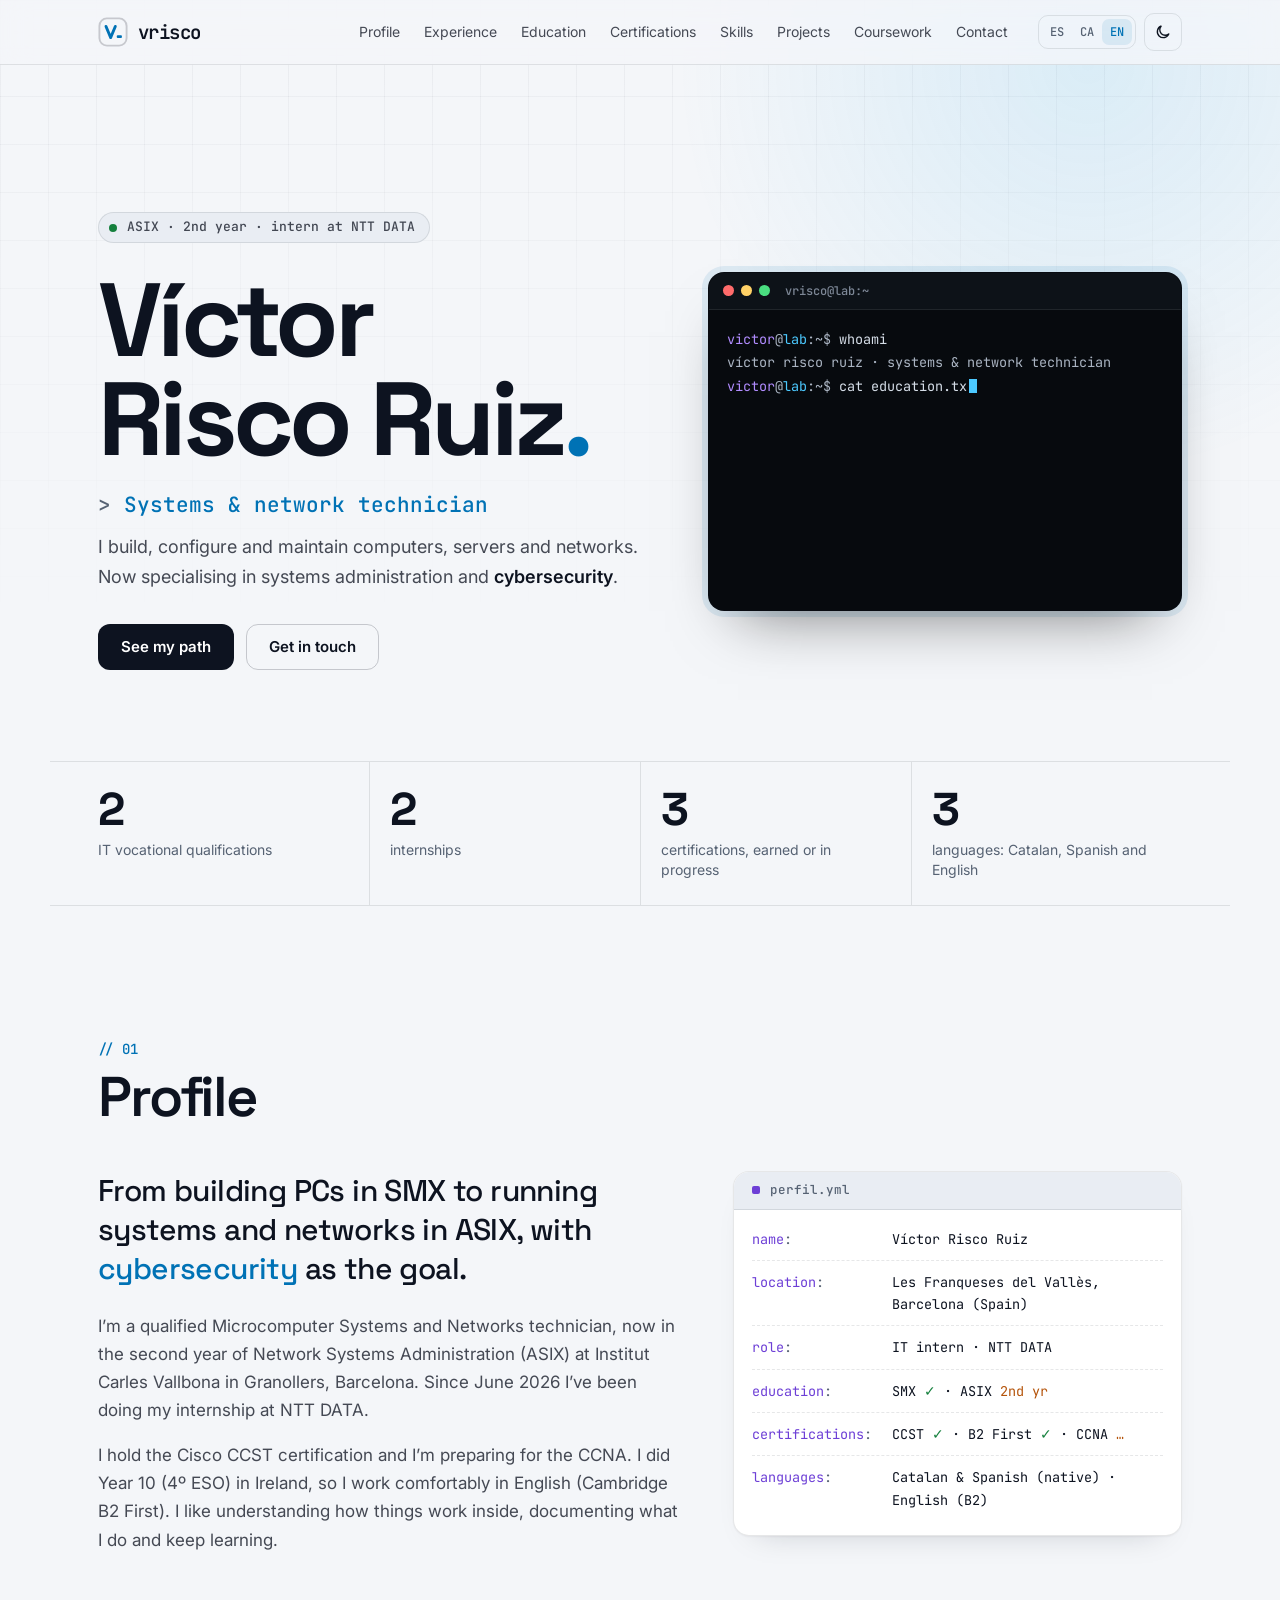
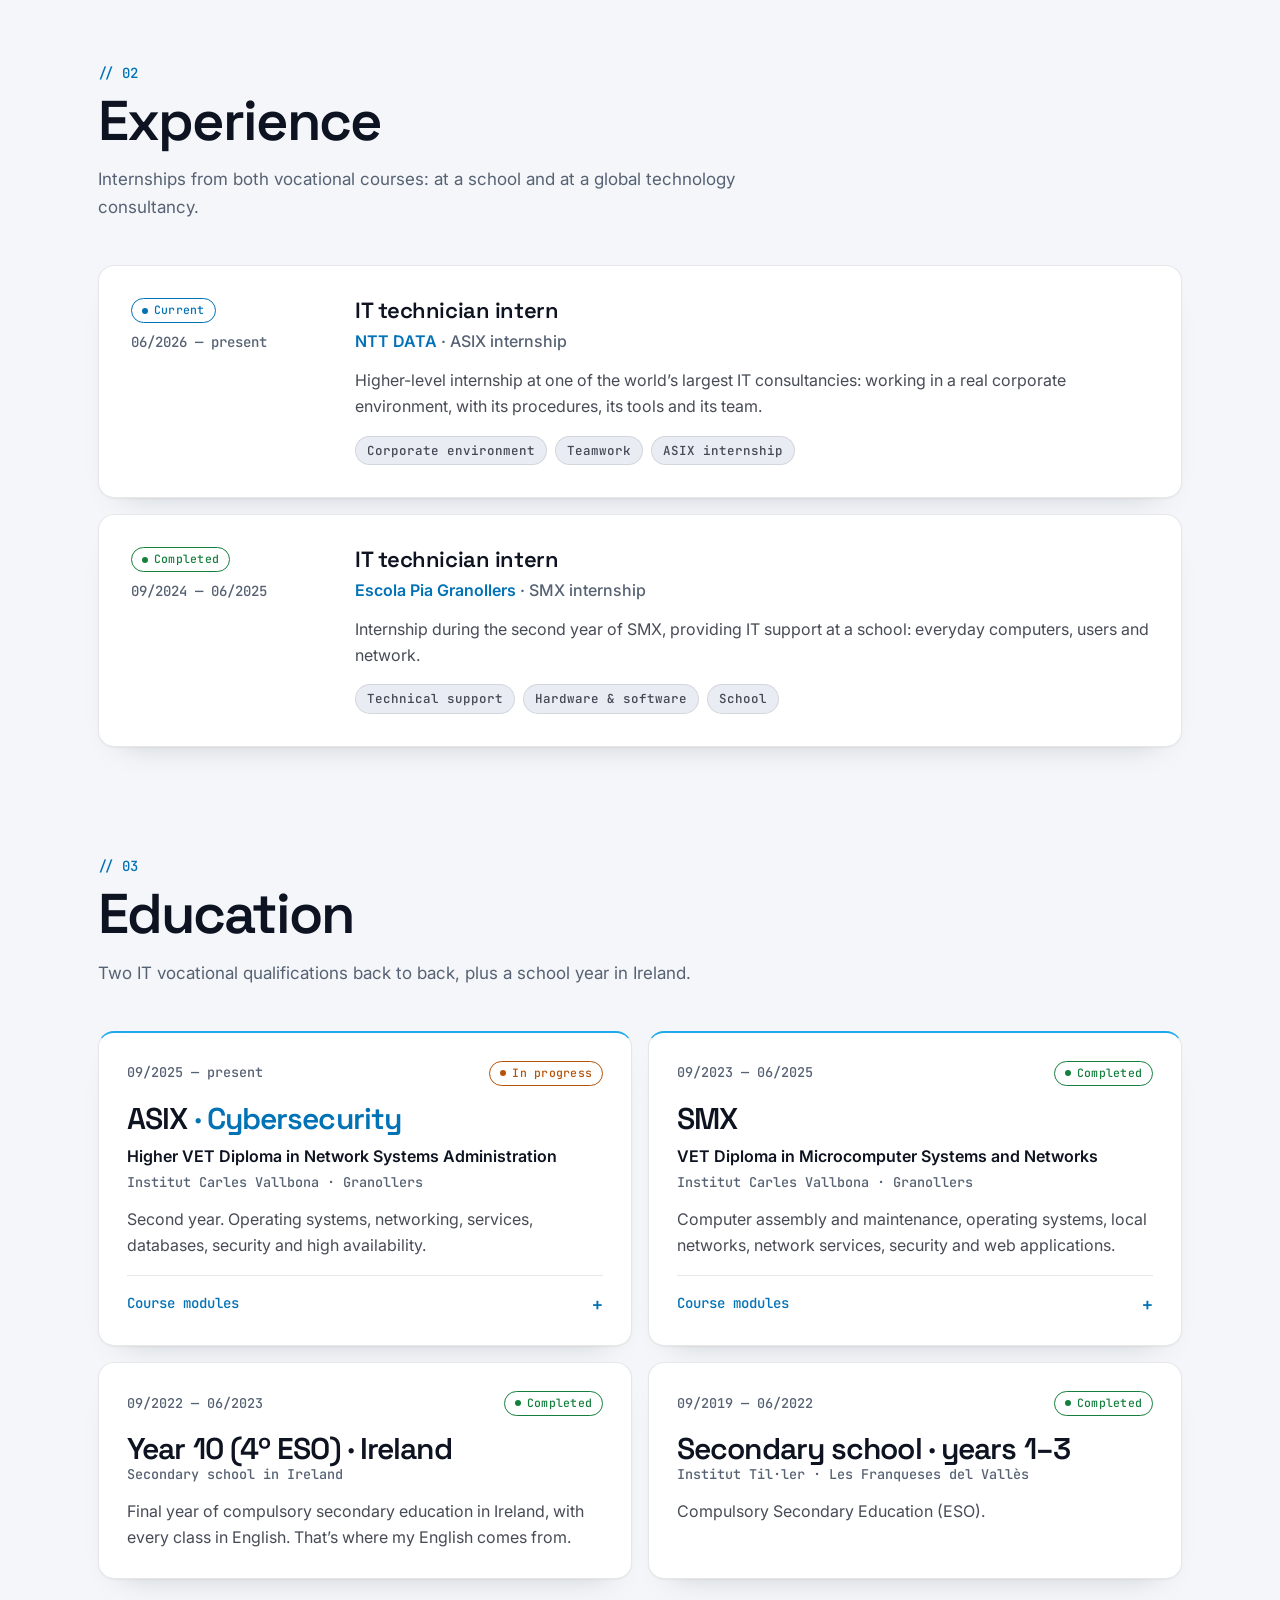
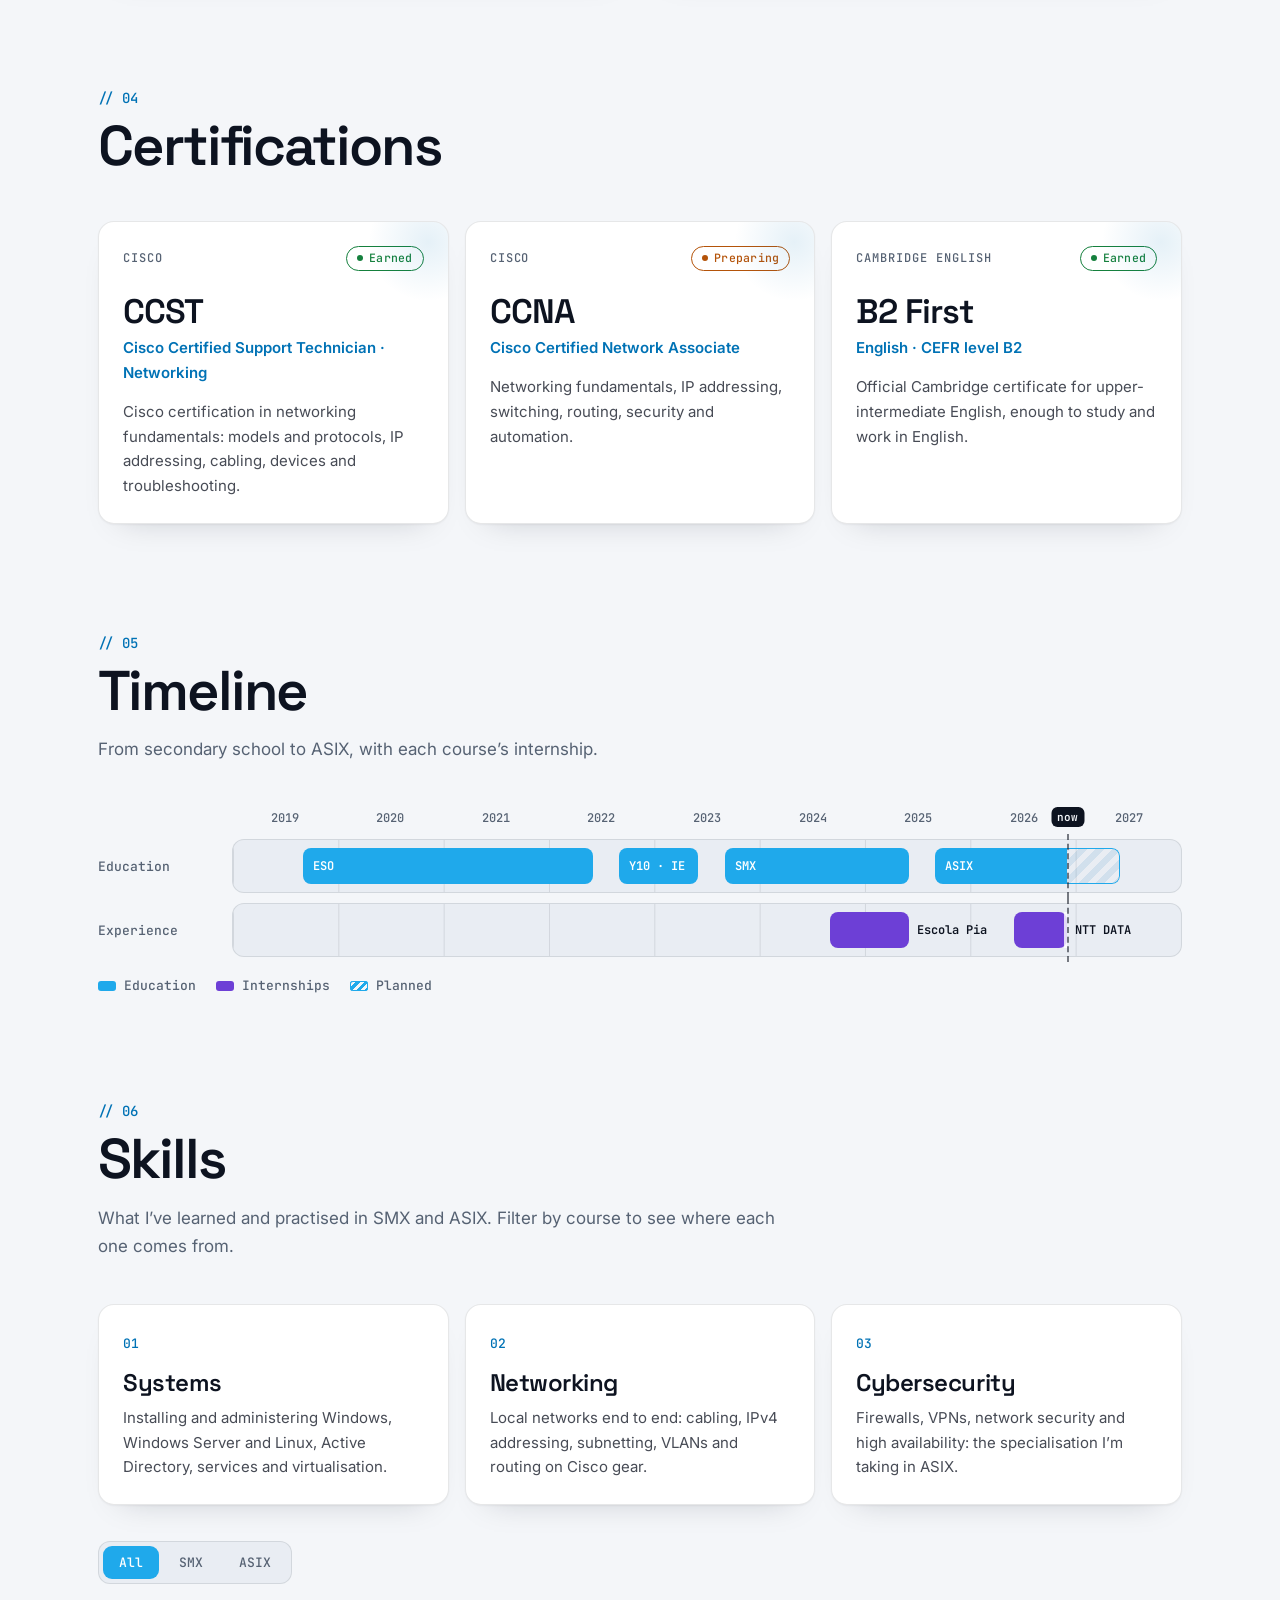
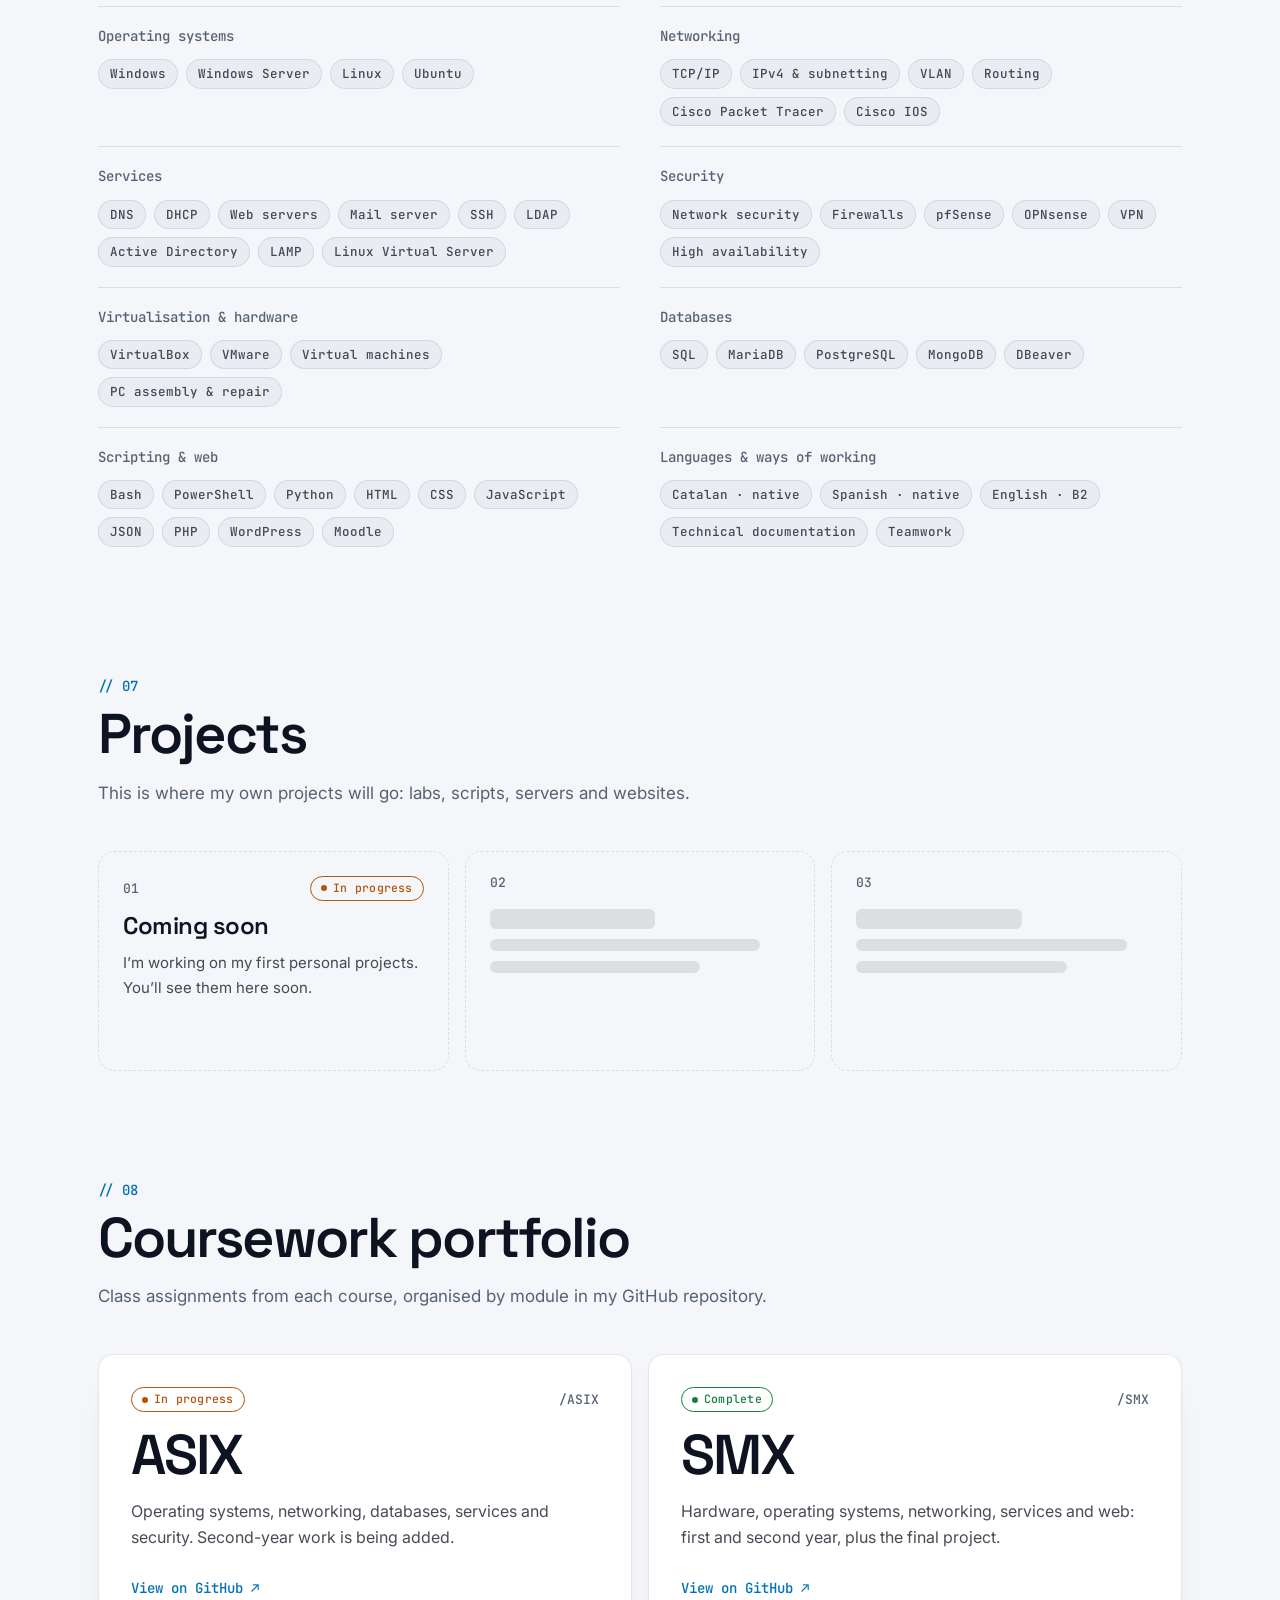
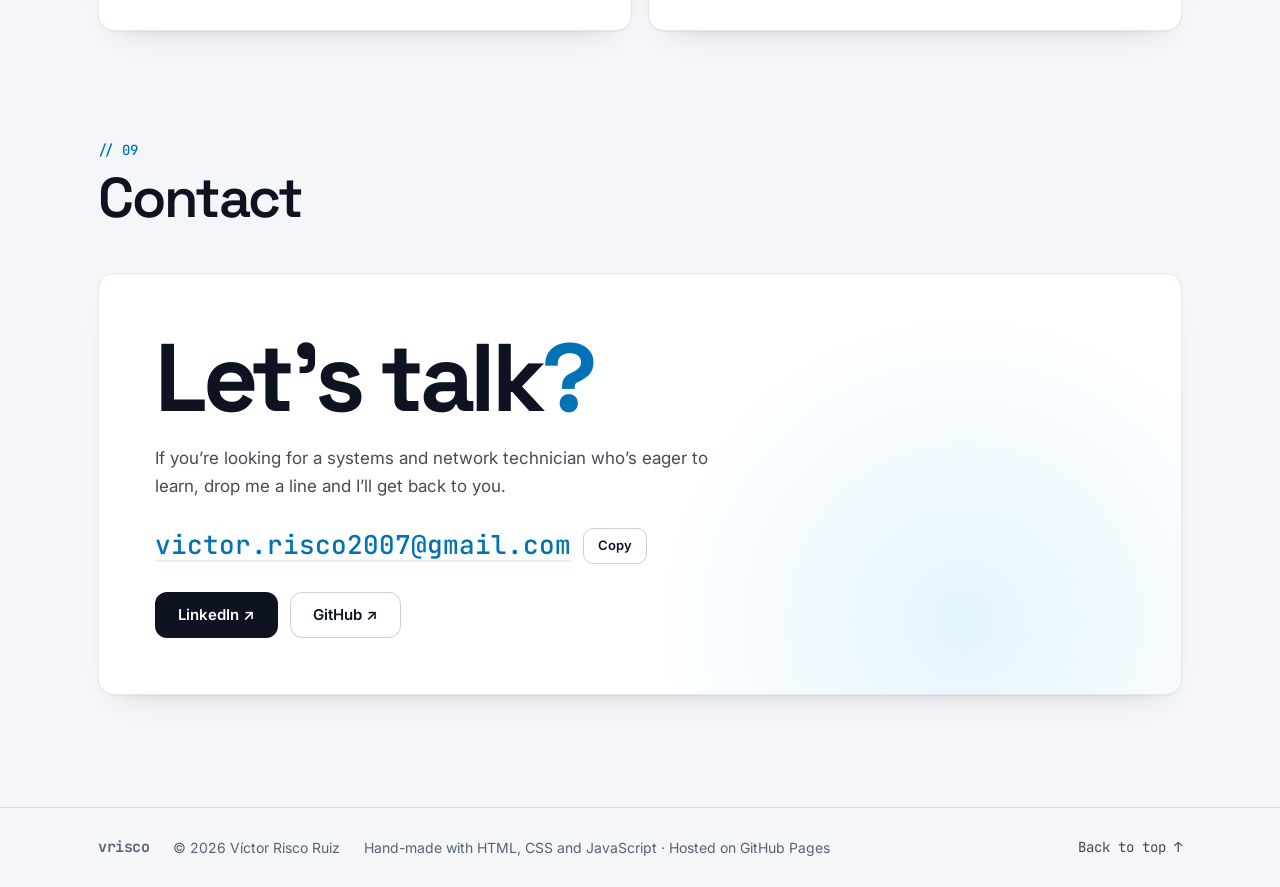
==== index.html @ 4e6efe67 "Título de la pestaña: «Víctor Risco Ruiz · Portfolio» Co-Authored-By: Claude Opus 5.5 <noreply@anthr" ====
<!doctype html>
<html lang="es" data-theme="dark">
<head>
  <meta charset="utf-8">
  <meta name="viewport" content="width=device-width, initial-scale=1">
  <title>Víctor Risco Ruiz · Portfolio</title>
  <meta name="description" content="Portfolio de Víctor Risco Ruiz: técnico en Sistemas Microinformáticos y Redes (SMX), estudiante de ASIX y en prácticas en NTT DATA. Formación, experiencia, certificaciones Cisco y prácticas.">
  <meta name="author" content="Víctor Risco Ruiz">
  <meta name="theme-color" content="#0b0e13">
  <meta property="og:type" content="website">
  <meta property="og:title" content="vrisco · Víctor Risco Ruiz">
  <meta property="og:description" content="Técnico en sistemas y redes · SMX · ASIX · Cisco CCST">
  <link rel="icon" href="assets/img/favicon.svg" type="image/svg+xml">
  <link rel="preconnect" href="https://fonts.googleapis.com">
  <link rel="preconnect" href="https://fonts.gstatic.com" crossorigin>
  <link rel="stylesheet" href="https://fonts.googleapis.com/css2?family=Inter:wght@400;500;600&family=JetBrains+Mono:wght@400;500&family=Space+Grotesk:wght@500;600;700&display=swap">
  <link rel="stylesheet" href="assets/css/styles.css">
  <script>
    (function () {
      var d = document.documentElement, t = null;
      d.className += ' js';
      try { t = localStorage.getItem('vrisco-theme'); } catch (e) {}
      if (t !== 'light' && t !== 'dark') {
        t = window.matchMedia && matchMedia('(prefers-color-scheme: light)').matches ? 'light' : 'dark';
      }
      d.setAttribute('data-theme', t);
    })();
  </script>
</head>
<body>
  <a class="skip" href="#main" data-i18n="skip">Saltar al contenido</a>

  <!-- ================= BARRA SUPERIOR ================= -->
  <header class="bar" id="bar">
    <div class="bar-in wrap">
      <a class="brand" href="#inicio" aria-label="vrisco">
        <svg class="brand-mark" viewBox="0 0 32 32" aria-hidden="true">
          <rect class="bm-box" x="1.5" y="1.5" width="29" height="29" rx="8"/>
          <path class="bm-v" d="M8.5 10 13.5 22 18.5 10"/>
          <rect class="bm-cur" x="20" y="19.5" width="5.5" height="2.8" rx="1"/>
        </svg>
        <span>vrisco</span>
      </a>

      <nav class="nav" id="nav" aria-label="Principal">
        <a href="#perfil" data-i18n="nav.profile">Perfil</a>
        <a href="#experiencia" data-i18n="nav.exp">Experiencia</a>
        <a href="#formacion" data-i18n="nav.edu">Formación</a>
        <a href="#certificaciones" data-i18n="nav.certs">Certificaciones</a>
        <a href="#habilidades" data-i18n="nav.skills">Habilidades</a>
        <a href="#proyectos" data-i18n="nav.projects">Proyectos</a>
        <a href="#practicas" data-i18n="nav.labs">Prácticas</a>
        <a href="#contacto" data-i18n="nav.contact">Contacto</a>
      </nav>

      <div class="bar-tools">
        <div class="lang" role="group" aria-label="Idioma / Language">
          <button type="button" data-lang="es" lang="es">ES</button>
          <button type="button" data-lang="ca" lang="ca">CA</button>
          <button type="button" data-lang="en" lang="en">EN</button>
        </div>
        <button type="button" class="icon-btn" id="themeBtn" data-i18n-aria="a.theme" aria-label="Cambiar entre tema claro y oscuro">
          <svg class="i-sun" viewBox="0 0 24 24" aria-hidden="true"><circle cx="12" cy="12" r="4.2"/><path d="M12 2.5v2.2M12 19.3v2.2M4.6 4.6l1.6 1.6M17.8 17.8l1.6 1.6M2.5 12h2.2M19.3 12h2.2M4.6 19.4l1.6-1.6M17.8 6.2l1.6-1.6"/></svg>
          <svg class="i-moon" viewBox="0 0 24 24" aria-hidden="true"><path d="M20 14.2A8 8 0 1 1 9.8 4a6.4 6.4 0 0 0 10.2 10.2Z"/></svg>
        </button>
        <button type="button" class="icon-btn menu-btn" id="menuBtn" aria-expanded="false" aria-controls="nav" data-i18n-aria="a.menu" aria-label="Abrir menú">
          <svg viewBox="0 0 24 24" aria-hidden="true"><path d="M4 7h16M4 12h16M4 17h16"/></svg>
        </button>
      </div>
    </div>
    <div class="progress" id="progress" aria-hidden="true"></div>
  </header>

  <main id="main">
    <!-- ================= INICIO ================= -->
    <section class="hero wrap" id="inicio">
      <div class="hero-txt">
        <p class="status"><span class="pulse" aria-hidden="true"></span><span data-i18n="hero.status">ASIX · 2º curso · en prácticas en NTT DATA</span></p>
        <h1 class="hero-name">Víctor<br>Risco Ruiz<span class="dot">.</span></h1>
        <p class="hero-role" data-i18n="hero.role">Técnico en sistemas y redes</p>
        <p class="hero-lead" data-i18n="hero.lead">Monto, configuro y mantengo equipos, servidores y redes. Ahora me especializo en administración de sistemas y <strong>ciberseguridad</strong>.</p>
        <div class="hero-cta">
          <a class="btn btn-solid" href="#experiencia" data-i18n="hero.cta1">Ver trayectoria</a>
          <a class="btn btn-ghost" href="#contacto" data-i18n="hero.cta2">Contactar</a>
        </div>
      </div>

      <div class="term rv" role="img" data-i18n-aria="a.term" aria-label="Terminal con un resumen: SMX terminado, ASIX en curso, certificación CCST y CCNA en curso, prácticas en NTT DATA">
        <div class="term-bar" aria-hidden="true"><i></i><i></i><i></i><span>vrisco@lab:~</span></div>
        <pre class="term-body" id="term" aria-hidden="true"></pre>
      </div>
    </section>

    <section class="stats wrap rv" aria-label="Datos">
      <div class="stat"><b>2</b><span data-i18n="stats.cycles">ciclos formativos de informática</span></div>
      <div class="stat"><b>2</b><span data-i18n="stats.intern">centros de prácticas</span></div>
      <div class="stat"><b>3</b><span data-i18n="stats.certs">certificaciones, entre obtenidas y en curso</span></div>
      <div class="stat"><b>3</b><span data-i18n="stats.langs">idiomas: catalán, castellano e inglés</span></div>
    </section>

    <!-- ================= 01 PERFIL ================= -->
    <section class="sec wrap" id="perfil">
      <header class="sec-head rv">
        <span class="sec-tag">// 01</span>
        <h2 data-i18n="nav.profile">Perfil</h2>
      </header>
      <div class="profile">
        <div class="profile-txt rv">
          <p class="big" data-i18n="profile.big">De montar equipos en SMX a administrar sistemas y redes en ASIX, con la <em>ciberseguridad</em> como objetivo.</p>
          <p data-i18n="profile.p1">Soy técnico en Sistemas Microinformáticos y Redes y estudio segundo de Administración de Sistemas Informáticos en Red en el Institut Carles Vallbona de Granollers. Desde junio de 2026 hago las prácticas en NTT DATA.</p>
          <p data-i18n="profile.p2">Tengo la certificación Cisco CCST y estoy preparando el CCNA. Hice 4º de ESO en Irlanda, así que trabajo en inglés con soltura (Cambridge B2 First). Me gusta entender cómo funcionan las cosas por dentro, documentar lo que hago y seguir aprendiendo.</p>
        </div>

        <aside class="card file rv" aria-label="Ficha rápida">
          <div class="file-bar"><span class="file-dot" aria-hidden="true"></span><span>perfil.yml</span></div>
          <dl class="kv">
            <div><dt data-i18n="kv.name">nombre</dt><dd>Víctor Risco Ruiz</dd></div>
            <div><dt data-i18n="kv.loc">ubicación</dt><dd data-i18n="kv.locv">Les Franqueses del Vallès, Barcelona</dd></div>
            <div><dt data-i18n="kv.role">rol</dt><dd data-i18n="kv.rolev">Técnico en prácticas · NTT DATA</dd></div>
            <div><dt data-i18n="kv.edu">formación</dt><dd>SMX <span class="ok">✓</span> · ASIX <span class="wip" data-i18n="kv.second">2º</span></dd></div>
            <div><dt data-i18n="kv.certs">certificaciones</dt><dd>CCST <span class="ok">✓</span> · B2 First <span class="ok">✓</span> · CCNA <span class="wip">…</span></dd></div>
            <div><dt data-i18n="kv.langs">idiomas</dt><dd data-i18n="kv.langsv">catalán y castellano (nativo) · inglés (B2)</dd></div>
          </dl>
        </aside>
      </div>
    </section>

    <!-- ================= 02 EXPERIENCIA ================= -->
    <section class="sec wrap" id="experiencia">
      <header class="sec-head rv">
        <span class="sec-tag">// 02</span>
        <h2 data-i18n="nav.exp">Experiencia</h2>
        <p class="sec-sub" data-i18n="exp.sub">Prácticas de los dos ciclos formativos: en un centro educativo y en una consultora tecnológica internacional.</p>
      </header>

      <ol class="xp">
        <li class="xp-item card rv">
          <div class="xp-when">
            <span class="badge badge-live" data-i18n="b.current">Actual</span>
            <time datetime="2026-06">06/2026 — <span data-i18n="now">hoy</span></time>
          </div>
          <div class="xp-main">
            <h3 data-i18n="exp.ntt.role">Técnico informático en prácticas</h3>
            <p class="xp-org">NTT DATA <span class="sep">·</span> <span data-i18n="exp.ntt.type">Prácticas de ASIX</span></p>
            <p data-i18n="exp.ntt.desc">Prácticas del Grado Superior en una de las mayores consultoras tecnológicas del mundo: trabajo en un entorno corporativo real, con sus procedimientos, sus herramientas y su equipo.</p>
            <ul class="tags">
              <li data-i18n="t.corp">Entorno corporativo</li>
              <li data-i18n="t.team">Trabajo en equipo</li>
              <li data-i18n="t.asixint">Prácticas ASIX</li>
            </ul>
          </div>
        </li>

        <li class="xp-item card rv">
          <div class="xp-when">
            <span class="badge badge-done" data-i18n="b.done">Finalizado</span>
            <time datetime="2024-09">09/2024 — 06/2025</time>
          </div>
          <div class="xp-main">
            <h3 data-i18n="exp.pia.role">Técnico informático en prácticas</h3>
            <p class="xp-org">Escola Pia Granollers <span class="sep">·</span> <span data-i18n="exp.pia.type">Prácticas de SMX</span></p>
            <p data-i18n="exp.pia.desc">Prácticas durante el segundo curso de SMX, dando soporte informático en un centro educativo: equipos, usuarios y red del día a día.</p>
            <ul class="tags">
              <li data-i18n="t.support">Soporte técnico</li>
              <li data-i18n="t.hw">Hardware y software</li>
              <li data-i18n="t.edu">Centro educativo</li>
            </ul>
          </div>
        </li>
      </ol>
    </section>

    <!-- ================= 03 FORMACIÓN ================= -->
    <section class="sec wrap" id="formacion">
      <header class="sec-head rv">
        <span class="sec-tag">// 03</span>
        <h2 data-i18n="nav.edu">Formación</h2>
        <p class="sec-sub" data-i18n="edu.sub">Dos ciclos de Formación Profesional de informática seguidos, y un año de instituto en Irlanda.</p>
      </header>

      <div class="edu">
        <article class="card edu-item edu-main rv">
          <div class="edu-top">
            <time datetime="2025-09">09/2025 — <span data-i18n="now">hoy</span></time>
            <span class="badge badge-wip" data-i18n="b.ongoing">En curso</span>
          </div>
          <h3>ASIX <span class="edu-spec" data-i18n="edu.asix.spec">· Ciberseguridad</span></h3>
          <p class="edu-full" data-i18n="edu.asix.full">Grado Superior en Administración de Sistemas Informáticos en Red</p>
          <p class="edu-where">Institut Carles Vallbona · Granollers</p>
          <p data-i18n="edu.asix.desc">Segundo curso. Sistemas operativos, redes, servicios, bases de datos, seguridad y alta disponibilidad.</p>
          <details class="mods">
            <summary data-i18n="edu.mods">Módulos del ciclo</summary>
            <ul class="mod-list" data-mods="asix"></ul>
          </details>
        </article>

        <article class="card edu-item edu-main rv">
          <div class="edu-top">
            <time datetime="2023-09">09/2023 — 06/2025</time>
            <span class="badge badge-done" data-i18n="b.done">Finalizado</span>
          </div>
          <h3>SMX</h3>
          <p class="edu-full" data-i18n="edu.smx.full">Grado Medio en Sistemas Microinformáticos y Redes</p>
          <p class="edu-where">Institut Carles Vallbona · Granollers</p>
          <p data-i18n="edu.smx.desc">Montaje y mantenimiento de equipos, sistemas operativos, redes locales, servicios de red, seguridad y aplicaciones web.</p>
          <details class="mods">
            <summary data-i18n="edu.mods">Módulos del ciclo</summary>
            <ul class="mod-list" data-mods="smx"></ul>
          </details>
        </article>

        <article class="card edu-item rv">
          <div class="edu-top">
            <time datetime="2022-09">09/2022 — 06/2023</time>
            <span class="badge badge-done" data-i18n="b.done">Finalizado</span>
          </div>
          <h3 data-i18n="edu.ie.title">4º de ESO · Irlanda</h3>
          <p class="edu-where" data-i18n="edu.ie.where">Instituto en Irlanda</p>
          <p data-i18n="edu.ie.desc">Último curso de la ESO en Irlanda, con todas las clases en inglés. De ahí viene mi nivel de inglés.</p>
        </article>

        <article class="card edu-item rv">
          <div class="edu-top">
            <time datetime="2019-09">09/2019 — 06/2022</time>
            <span class="badge badge-done" data-i18n="b.done">Finalizado</span>
          </div>
          <h3 data-i18n="edu.eso.title">ESO · 1º a 3º</h3>
          <p class="edu-where">Institut Til·ler · Les Franqueses del Vallès</p>
          <p data-i18n="edu.eso.desc">Educación Secundaria Obligatoria.</p>
        </article>
      </div>
    </section>

    <!-- ================= 04 CERTIFICACIONES ================= -->
    <section class="sec wrap" id="certificaciones">
      <header class="sec-head rv">
        <span class="sec-tag">// 04</span>
        <h2 data-i18n="nav.certs">Certificaciones</h2>
      </header>

      <div class="certs">
        <article class="card cert rv">
          <div class="cert-top"><span class="cert-issuer">Cisco</span><span class="badge badge-done" data-i18n="b.got">Obtenida</span></div>
          <h3>CCST</h3>
          <p class="cert-full">Cisco Certified Support Technician · Networking</p>
          <p data-i18n="cert.ccst">Certificación de Cisco en fundamentos de redes: modelos y protocolos, direccionamiento IP, cableado, dispositivos y resolución de incidencias.</p>
        </article>
        <article class="card cert rv">
          <div class="cert-top"><span class="cert-issuer">Cisco</span><span class="badge badge-wip" data-i18n="b.prep">En preparación</span></div>
          <h3>CCNA</h3>
          <p class="cert-full">Cisco Certified Network Associate</p>
          <p data-i18n="cert.ccna">Fundamentos de redes, direccionamiento IP, switching, routing, seguridad y automatización.</p>
        </article>
        <article class="card cert rv">
          <div class="cert-top"><span class="cert-issuer">Cambridge English</span><span class="badge badge-done" data-i18n="b.got">Obtenida</span></div>
          <h3>B2 First</h3>
          <p class="cert-full" data-i18n="cert.fce.full">Inglés · nivel B2 del MCER</p>
          <p data-i18n="cert.fce">Certificado oficial de Cambridge que acredita un nivel de inglés intermedio alto, para estudiar y trabajar en inglés.</p>
        </article>
      </div>
    </section>

    <!-- ================= 05 LÍNEA DE TIEMPO ================= -->
    <section class="sec wrap" id="linea">
      <header class="sec-head rv">
        <span class="sec-tag">// 05</span>
        <h2 data-i18n="tl.title">Línea de tiempo</h2>
        <p class="sec-sub" data-i18n="tl.sub">De la ESO a ASIX, con las prácticas de cada ciclo.</p>
      </header>

      <div class="tl-scroll rv">
        <div class="tl" id="timeline" data-start="2019-01" data-end="2028-01">
          <div class="tl-row tl-axis"><span class="tl-lab"></span><div class="tl-track tl-ticks" aria-hidden="true"></div></div>
          <div class="tl-row">
            <span class="tl-lab" data-i18n="nav.edu">Formación</span>
            <div class="tl-track">
              <span class="tl-bar" data-from="2019-09" data-to="2022-06"><b data-i18n="tl.eso">ESO</b></span>
              <span class="tl-bar" data-from="2022-09" data-to="2023-06"><b data-i18n="tl.ie">4º · IE</b></span>
              <span class="tl-bar" data-from="2023-09" data-to="2025-06"><b>SMX</b></span>
              <span class="tl-bar tl-plan" data-from="2025-09" data-to="2027-06"><b>ASIX</b></span>
            </div>
          </div>
          <div class="tl-row">
            <span class="tl-lab" data-i18n="nav.exp">Experiencia</span>
            <div class="tl-track">
              <span class="tl-bar tl-alt" data-from="2024-09" data-to="2025-06"><b>Escola Pia</b></span>
              <span class="tl-bar tl-alt tl-live" data-from="2026-06" data-to="now"><b>NTT DATA</b></span>
            </div>
          </div>
        </div>
      </div>
      <p class="tl-legend rv">
        <span><i class="lg lg-edu"></i><span data-i18n="nav.edu">Formación</span></span>
        <span><i class="lg lg-xp"></i><span data-i18n="tl.lgxp">Prácticas</span></span>
        <span><i class="lg lg-plan"></i><span data-i18n="tl.lgplan">Previsto</span></span>
      </p>
    </section>

    <!-- ================= 06 HABILIDADES ================= -->
    <section class="sec wrap" id="habilidades">
      <header class="sec-head rv">
        <span class="sec-tag">// 06</span>
        <h2 data-i18n="nav.skills">Habilidades</h2>
        <p class="sec-sub" data-i18n="sk.sub">Lo que he aprendido y practicado en SMX y ASIX. Filtra por ciclo para ver qué viene de cada uno.</p>
      </header>

      <div class="areas">
        <article class="card area rv">
          <span class="area-n">01</span>
          <h3 data-i18n="area.sys">Sistemas</h3>
          <p data-i18n="area.sys.d">Instalación y administración de Windows, Windows Server y Linux, Active Directory, servicios y virtualización.</p>
        </article>
        <article class="card area rv">
          <span class="area-n">02</span>
          <h3 data-i18n="area.net">Redes</h3>
          <p data-i18n="area.net.d">Redes locales de principio a fin: cableado, direccionamiento IPv4, subredes, VLAN y enrutamiento con equipos Cisco.</p>
        </article>
        <article class="card area rv">
          <span class="area-n">03</span>
          <h3 data-i18n="area.sec">Ciberseguridad</h3>
          <p data-i18n="area.sec.d">Cortafuegos, VPN, seguridad de redes y alta disponibilidad: la especialización que estoy cursando en ASIX.</p>
        </article>
      </div>

      <div class="skills rv" id="skills" data-filter="all">
        <div class="filter" role="group" data-i18n-aria="a.filter" aria-label="Filtrar por ciclo">
          <button type="button" data-f="all" aria-pressed="true" data-i18n="sk.all">Todo</button>
          <button type="button" data-f="smx" aria-pressed="false">SMX</button>
          <button type="button" data-f="asix" aria-pressed="false">ASIX</button>
        </div>

        <div class="sk-grid">
          <div class="sk-group">
            <h3 data-i18n="sk.os">Sistemas operativos</h3>
            <ul class="tags">
              <li data-c="smx asix">Windows</li>
              <li data-c="smx asix">Windows Server</li>
              <li data-c="smx asix">Linux</li>
              <li data-c="smx">Ubuntu</li>
            </ul>
          </div>
          <div class="sk-group">
            <h3 data-i18n="area.net">Redes</h3>
            <ul class="tags">
              <li data-c="smx asix">TCP/IP</li>
              <li data-c="smx asix" data-i18n="sk.ipv4">IPv4 y subredes</li>
              <li data-c="smx asix">VLAN</li>
              <li data-c="asix" data-i18n="sk.routing">Enrutamiento</li>
              <li data-c="smx asix">Cisco Packet Tracer</li>
              <li data-c="asix">Cisco IOS</li>
            </ul>
          </div>
          <div class="sk-group">
            <h3 data-i18n="sk.svc">Servicios</h3>
            <ul class="tags">
              <li data-c="smx">DNS</li>
              <li data-c="smx">DHCP</li>
              <li data-c="smx" data-i18n="sk.web">Servidores web</li>
              <li data-c="smx" data-i18n="sk.mail">Servidor de correo</li>
              <li data-c="smx">SSH</li>
              <li data-c="smx asix">LDAP</li>
              <li data-c="asix">Active Directory</li>
              <li data-c="smx asix">LAMP</li>
              <li data-c="smx asix">Linux Virtual Server</li>
            </ul>
          </div>
          <div class="sk-group">
            <h3 data-i18n="sk.sec">Seguridad</h3>
            <ul class="tags">
              <li data-c="smx asix" data-i18n="sk.netsec">Seguridad de redes</li>
              <li data-c="smx asix" data-i18n="sk.fw">Cortafuegos</li>
              <li data-c="smx">pfSense</li>
              <li data-c="asix">OPNsense</li>
              <li data-c="asix">VPN</li>
              <li data-c="asix" data-i18n="sk.ha">Alta disponibilidad</li>
            </ul>
          </div>
          <div class="sk-group">
            <h3 data-i18n="sk.virt">Virtualización y hardware</h3>
            <ul class="tags">
              <li data-c="smx asix">VirtualBox</li>
              <li data-c="asix">VMware</li>
              <li data-c="smx asix" data-i18n="sk.vms">Máquinas virtuales</li>
              <li data-c="smx asix" data-i18n="sk.hw">Montaje y reparación de equipos</li>
            </ul>
          </div>
          <div class="sk-group">
            <h3 data-i18n="sk.db">Bases de datos</h3>
            <ul class="tags">
              <li data-c="asix">SQL</li>
              <li data-c="asix">MariaDB</li>
              <li data-c="asix">PostgreSQL</li>
              <li data-c="asix">MongoDB</li>
              <li data-c="asix">DBeaver</li>
            </ul>
          </div>
          <div class="sk-group">
            <h3 data-i18n="sk.code">Scripting y web</h3>
            <ul class="tags">
              <li data-c="smx asix">Bash</li>
              <li data-c="smx asix">PowerShell</li>
              <li data-c="smx">Python</li>
              <li data-c="smx asix">HTML</li>
              <li data-c="asix">CSS</li>
              <li data-c="asix">JavaScript</li>
              <li data-c="asix">JSON</li>
              <li data-c="smx">PHP</li>
              <li data-c="smx">WordPress</li>
              <li data-c="smx">Moodle</li>
            </ul>
          </div>
          <div class="sk-group">
            <h3 data-i18n="sk.soft">Idiomas y forma de trabajar</h3>
            <ul class="tags">
              <li data-c="all" data-i18n="sk.ca">Catalán · nativo</li>
              <li data-c="all" data-i18n="sk.es">Castellano · nativo</li>
              <li data-c="all" data-i18n="sk.en">Inglés · B2</li>
              <li data-c="all" data-i18n="sk.docs">Documentación técnica</li>
              <li data-c="all" data-i18n="t.team">Trabajo en equipo</li>
            </ul>
          </div>
        </div>
      </div>
    </section>

    <!-- ================= 07 PROYECTOS ================= -->
    <section class="sec wrap" id="proyectos">
      <header class="sec-head rv">
        <span class="sec-tag">// 07</span>
        <h2 data-i18n="nav.projects">Proyectos</h2>
        <p class="sec-sub" data-i18n="proj.sub">Aquí irán los proyectos que haga por mi cuenta: laboratorios, scripts, servidores y webs.</p>
      </header>

      <div class="proj-grid">
        <!--
          PLANTILLA DE PROYECTO
          Para añadir un proyecto, copia este bloque, quítale los comentarios
          y bórralo de los huecos "En preparación" de abajo.

        <article class="card proj rv">
          <div class="proj-top"><span class="proj-num">01</span><span class="badge badge-done">Publicado</span></div>
          <h3>Nombre del proyecto</h3>
          <p>Qué es, para qué sirve y qué has aprendido haciéndolo.</p>
          <ul class="tags"><li>Linux</li><li>Bash</li></ul>
          <a class="link" href="https://github.com/vriscoruiz/..." target="_blank" rel="noopener">Ver en GitHub ↗</a>
        </article>
        -->

        <article class="card proj proj-empty rv">
          <div class="proj-top"><span class="proj-num">01</span><span class="badge badge-wip" data-i18n="proj.soon">En preparación</span></div>
          <h3 data-i18n="proj.next">Próximamente</h3>
          <p data-i18n="proj.empty">Estoy preparando mis primeros proyectos propios. Pronto los verás aquí.</p>
        </article>
        <article class="card proj proj-empty rv" aria-hidden="true">
          <div class="proj-top"><span class="proj-num">02</span></div>
          <div class="ghost-lines"><i></i><i></i><i></i></div>
        </article>
        <article class="card proj proj-empty rv" aria-hidden="true">
          <div class="proj-top"><span class="proj-num">03</span></div>
          <div class="ghost-lines"><i></i><i></i><i></i></div>
        </article>
      </div>
    </section>

    <!-- ================= 08 PRÁCTICAS ================= -->
    <section class="sec wrap" id="practicas">
      <header class="sec-head rv">
        <span class="sec-tag">// 08</span>
        <h2 data-i18n="labs.title">Portfolio de prácticas</h2>
        <p class="sec-sub" data-i18n="labs.sub">Las prácticas de clase de cada ciclo, ordenadas por módulos en mi repositorio de GitHub.</p>
      </header>

      <div class="labs">
        <a class="card lab rv" href="https://github.com/vriscoruiz/vriscoruiz.github.io/tree/main/ASIX" target="_blank" rel="noopener">
          <div class="lab-top"><span class="badge badge-wip" data-i18n="b.ongoing">En curso</span><span class="lab-path">/ASIX</span></div>
          <h3>ASIX</h3>
          <p data-i18n="labs.asix">Sistemas operativos, redes, bases de datos, servicios y seguridad. Las de segundo curso se van añadiendo.</p>
          <span class="link" data-i18n="labs.see">Ver en GitHub ↗</span>
        </a>
        <a class="card lab rv" href="https://github.com/vriscoruiz/vriscoruiz.github.io/tree/main/SMX" target="_blank" rel="noopener">
          <div class="lab-top"><span class="badge badge-done" data-i18n="b.full">Completo</span><span class="lab-path">/SMX</span></div>
          <h3>SMX</h3>
          <p data-i18n="labs.smx">Equipos, sistemas operativos, redes, servicios y web: primer y segundo curso, con el proyecto de síntesis.</p>
          <span class="link" data-i18n="labs.see">Ver en GitHub ↗</span>
        </a>
      </div>
    </section>

    <!-- ================= 09 CONTACTO ================= -->
    <section class="sec wrap contact" id="contacto">
      <header class="sec-head rv">
        <span class="sec-tag">// 09</span>
        <h2 data-i18n="nav.contact">Contacto</h2>
      </header>
      <div class="contact-box card rv">
        <p class="contact-big" data-i18n="ct.big">¿Hablamos<span class="dot">?</span></p>
        <p data-i18n="ct.p">Si buscas un técnico de sistemas y redes con ganas de aprender, escríbeme y te respondo.</p>
        <div class="mail-row">
          <a class="mail" id="mail" href="#contacto" data-u="victor.risco2007" data-d="gmail.com">victor.risco2007 [at] gmail.com</a>
          <button type="button" class="btn btn-ghost btn-sm" id="copyMail" data-i18n="ct.copy">Copiar</button>
          <span class="copied" id="copied" role="status" aria-live="polite"></span>
        </div>
        <div class="socials">
          <a class="btn btn-solid" href="https://www.linkedin.com/in/v%C3%ADctor-risco-ruiz-b4772a3b3/" target="_blank" rel="noopener">LinkedIn ↗</a>
          <a class="btn btn-ghost" href="https://github.com/vriscoruiz" target="_blank" rel="noopener">GitHub ↗</a>
        </div>
      </div>
    </section>
  </main>

  <footer class="foot">
    <div class="foot-in wrap">
      <span class="brand brand-sm">vrisco</span>
      <span>© <span id="year">2026</span> Víctor Risco Ruiz</span>
      <span class="foot-note" data-i18n="ft.note">Hecho a mano con HTML, CSS y JavaScript · Publicado en GitHub Pages</span>
      <a href="#inicio" class="to-top" data-i18n="ft.top">Volver arriba ↑</a>
    </div>
  </footer>

  <script src="assets/js/i18n.js"></script>
  <script src="assets/js/main.js"></script>
</body>
</html>
---- assets/css/styles.css ----
/* ==========================================================
   vrisco · Víctor Risco Ruiz
   Hoja de estilos principal. Colores en variables (:root),
   tema oscuro por defecto y tema claro con [data-theme="light"].
   ========================================================== */

:root {
  --bg: #0b0e13;
  --bg-2: #10151c;
  --bg-3: #151b24;
  --ink: #e7ecf2;
  --ink-2: rgba(231, 236, 242, .76);
  --mute: #8a94a3;
  --line: rgba(231, 236, 242, .10);
  --line-2: rgba(231, 236, 242, .20);
  --accent: #4cc9ff;
  --accent-fill: #4cc9ff;
  --accent-soft: rgba(76, 201, 255, .12);
  --on-accent: #03131c;
  --alt: #b18cff;
  --alt-soft: rgba(177, 140, 255, .14);
  --ok: #4ade80;
  --wip: #fbbf24;
  --glow: rgba(76, 201, 255, .10);
  --bar-bg: rgba(11, 14, 19, .78);
  --grid: rgba(231, 236, 242, .035);
  --shadow: 0 1px 0 rgba(255, 255, 255, .03) inset, 0 20px 40px -24px rgba(0, 0, 0, .6);

  --f-disp: "Space Grotesk", "Segoe UI", system-ui, sans-serif;
  --f-sans: "Inter", system-ui, -apple-system, "Segoe UI", Roboto, sans-serif;
  --f-mono: "JetBrains Mono", ui-monospace, "Cascadia Mono", Consolas, monospace;

  --max: 1180px;
  --gut: clamp(16px, 4vw, 48px);
  --r: 16px;
  --ease: cubic-bezier(.16, 1, .3, 1);
  color-scheme: dark;
}

[data-theme="light"] {
  --bg: #f4f6f9;
  --bg-2: #e9edf3;
  --bg-3: #ffffff;
  --ink: #0d1320;
  --ink-2: rgba(13, 19, 32, .76);
  --mute: #566273;
  --line: rgba(13, 19, 32, .10);
  --line-2: rgba(13, 19, 32, .20);
  --accent: #0072b5;
  --accent-fill: #1fa9eb;
  --accent-soft: rgba(0, 114, 181, .10);
  --on-accent: #ffffff;
  --alt: #6d3fd6;
  --alt-soft: rgba(109, 63, 214, .10);
  --ok: #15803d;
  --wip: #b45309;
  --glow: rgba(31, 169, 235, .12);
  --bar-bg: rgba(244, 246, 249, .82);
  --grid: rgba(13, 19, 32, .045);
  --shadow: 0 1px 2px rgba(13, 19, 32, .05), 0 16px 32px -24px rgba(13, 19, 32, .25);
  color-scheme: light;
}
[data-theme="light"] .btn-solid { color: #fff; background: var(--ink); }

/* ---------- Base ---------- */
*, *::before, *::after { box-sizing: border-box; }
html { scroll-behavior: smooth; scroll-padding-top: 80px; -webkit-text-size-adjust: 100%; }
body {
  margin: 0;
  background: var(--bg);
  color: var(--ink);
  font: 400 16px/1.65 var(--f-sans);
  -webkit-font-smoothing: antialiased;
  overflow-x: hidden;
}
body::before {               /* cuadrícula de fondo */
  content: "";
  position: fixed; inset: 0; z-index: -1; pointer-events: none;
  background-image:
    linear-gradient(var(--grid) 1px, transparent 1px),
    linear-gradient(90deg, var(--grid) 1px, transparent 1px);
  background-size: 48px 48px;
  mask-image: linear-gradient(to bottom, #000 0%, transparent 70%);
  -webkit-mask-image: linear-gradient(to bottom, #000 0%, transparent 70%);
}
body::after {                /* brillo del color de acento */
  content: "";
  position: fixed; z-index: -1; pointer-events: none;
  width: 70vw; height: 70vw; max-width: 900px; max-height: 900px;
  top: -30vw; right: -20vw;
  background: radial-gradient(circle, var(--glow), transparent 65%);
}
img, svg { display: block; max-width: 100%; }
a { color: inherit; }
h1, h2, h3 { margin: 0; font-family: var(--f-disp); font-weight: 600; letter-spacing: -.02em; line-height: 1.1; }
p { margin: 0 0 1em; }
p:last-child { margin-bottom: 0; }
em { font-style: normal; color: var(--accent); }
strong { font-weight: 600; color: var(--ink); }
::selection { background: var(--accent); color: var(--on-accent); }
:focus-visible { outline: 2px solid var(--accent); outline-offset: 3px; border-radius: 6px; }

.wrap { width: 100%; max-width: var(--max); margin-inline: auto; padding-inline: var(--gut); }
.skip {
  position: absolute; left: 12px; top: -60px; z-index: 100;
  padding: 10px 14px; border-radius: 10px;
  background: var(--accent-fill); color: var(--on-accent); font-weight: 600; text-decoration: none;
}
.skip:focus { top: 12px; }

/* ---------- Barra superior ---------- */
.bar {
  position: sticky; top: 0; z-index: 50;
  background: var(--bar-bg);
  backdrop-filter: blur(14px) saturate(140%);
  -webkit-backdrop-filter: blur(14px) saturate(140%);
  border-bottom: 1px solid var(--line);
}
.bar-in { display: flex; align-items: center; gap: 20px; height: 64px; }
.brand {
  display: inline-flex; align-items: center; gap: 10px;
  font: 600 19px/1 var(--f-mono); letter-spacing: -.03em; text-decoration: none;
}
.brand-mark { width: 30px; height: 30px; }
.bm-box { fill: none; stroke: var(--line-2); stroke-width: 2; }
.bm-v { fill: none; stroke: var(--accent); stroke-width: 3; stroke-linecap: round; stroke-linejoin: round; }
.bm-cur { fill: var(--accent); animation: blink 1.1s steps(1) infinite; }
.brand-sm { font-size: 15px; }

.nav { display: flex; gap: 4px; margin-left: auto; }
.nav a {
  position: relative;
  padding: 8px 10px; border-radius: 8px;
  font-size: 14px; color: var(--ink-2); text-decoration: none;
  transition: color .2s, background .2s;
}
.nav a:hover { color: var(--ink); background: var(--accent-soft); }
.nav a.on { color: var(--ink); }
.nav a.on::after {
  content: ""; position: absolute; left: 10px; right: 10px; bottom: 3px; height: 2px;
  border-radius: 2px; background: var(--accent);
}
.bar-tools { display: flex; align-items: center; gap: 8px; }
.lang { display: flex; padding: 3px; border: 1px solid var(--line); border-radius: 10px; }
.lang button {
  border: 0; background: none; color: var(--mute); cursor: pointer;
  font: 500 12px/1 var(--f-mono); padding: 7px 8px; border-radius: 7px;
}
.lang button:hover { color: var(--ink); }
.lang button[aria-pressed="true"] { background: var(--accent-soft); color: var(--accent); }
.icon-btn {
  display: grid; place-items: center; width: 38px; height: 38px;
  border: 1px solid var(--line); border-radius: 10px;
  background: none; color: var(--ink); cursor: pointer;
  transition: border-color .2s, background .2s;
}
.icon-btn:hover { border-color: var(--line-2); background: var(--accent-soft); }
.icon-btn svg { width: 18px; height: 18px; fill: none; stroke: currentColor; stroke-width: 1.8; stroke-linecap: round; }
.i-moon { display: none; }
[data-theme="light"] .i-sun { display: none; }
[data-theme="light"] .i-moon { display: block; }
.menu-btn { display: none; }
.progress {
  position: absolute; left: 0; bottom: -1px; height: 2px; width: 100%;
  background: linear-gradient(90deg, var(--accent-fill), var(--alt));
  transform-origin: 0 50%; transform: scaleX(0);
}

/* ---------- Botones, etiquetas, insignias ---------- */
.btn {
  display: inline-flex; align-items: center; justify-content: center; gap: 8px;
  min-height: 46px; padding: 0 22px; border-radius: 12px;
  font: 600 15px/1 var(--f-sans); text-decoration: none; cursor: pointer;
  border: 1px solid transparent;
  transition: transform .25s var(--ease), background .2s, border-color .2s, color .2s;
}
.btn:hover { transform: translateY(-2px); }
.btn-solid { background: var(--accent-fill); color: var(--on-accent); }
.btn-ghost { background: transparent; color: var(--ink); border-color: var(--line-2); }
.btn-ghost:hover { border-color: var(--accent); color: var(--accent); }
.btn-sm { min-height: 36px; padding: 0 14px; font-size: 13px; border-radius: 10px; }

.tags { display: flex; flex-wrap: wrap; gap: 8px; margin: 0; padding: 0; list-style: none; }
.tags li {
  padding: 5px 11px; border-radius: 999px;
  border: 1px solid var(--line); background: var(--bg-2);
  font: 500 12.5px/1.4 var(--f-mono); color: var(--ink-2);
  transition: opacity .3s, border-color .3s, color .3s;
}
.badge {
  display: inline-flex; align-items: center; gap: 6px;
  padding: 4px 10px; border-radius: 999px;
  font: 500 11.5px/1.3 var(--f-mono); letter-spacing: .02em; white-space: nowrap;
  border: 1px solid currentColor;
}
.badge::before { content: ""; width: 6px; height: 6px; border-radius: 50%; background: currentColor; }
.badge-done { color: var(--ok); }
.badge-wip { color: var(--wip); }
.badge-live { color: var(--accent); }
.badge-live::before { animation: pulse 2s infinite; }
.ok { color: var(--ok); }
.wip { color: var(--wip); }
.link { display: inline-block; font: 500 14px/1.4 var(--f-mono); color: var(--accent); text-decoration: none; }

.card {
  background: var(--bg-3);
  border: 1px solid var(--line);
  border-radius: var(--r);
  box-shadow: var(--shadow);
}

/* ---------- Inicio ---------- */
.hero {
  display: grid; grid-template-columns: 1.15fr 1fr; gap: clamp(32px, 5vw, 72px);
  align-items: center;
  min-height: calc(100svh - 64px - 140px);
  padding-top: clamp(48px, 8vw, 96px); padding-bottom: 40px;
}
.status {
  display: inline-flex; align-items: center; gap: 10px;
  padding: 6px 14px 6px 10px; margin-bottom: 28px;
  border: 1px solid var(--line); border-radius: 999px; background: var(--bg-2);
  font: 500 13px/1.3 var(--f-mono); color: var(--ink-2);
}
.pulse { width: 8px; height: 8px; border-radius: 50%; background: var(--ok); box-shadow: 0 0 0 0 var(--ok); animation: pulse 2s infinite; }
.hero-name { font-size: clamp(48px, 8.4vw, 104px); font-weight: 700; letter-spacing: -.045em; line-height: .95; }
.dot { color: var(--accent); }
.hero-role {
  margin: 22px 0 14px; font: 500 clamp(17px, 2vw, 21px)/1.3 var(--f-mono); color: var(--accent);
}
.hero-role::before { content: "> "; color: var(--mute); }
.hero-lead { max-width: 34em; font-size: clamp(16px, 1.6vw, 18px); color: var(--ink-2); }
.hero-cta { display: flex; flex-wrap: wrap; gap: 12px; margin-top: 32px; }

/* terminal */
.term {
  border: 1px solid var(--line-2); border-radius: var(--r);
  background: #070a0e; color: #d6dee8;
  box-shadow: 0 30px 60px -30px rgba(0, 0, 0, .55), 0 0 0 6px var(--accent-soft);
  overflow: hidden;
}
.term-bar {
  display: flex; align-items: center; gap: 7px; padding: 12px 14px;
  border-bottom: 1px solid rgba(255, 255, 255, .08); background: #0d1218;
}
.term-bar i { width: 11px; height: 11px; border-radius: 50%; background: #2a323d; }
.term-bar i:nth-child(1) { background: #ff6b6b; }
.term-bar i:nth-child(2) { background: #ffd166; }
.term-bar i:nth-child(3) { background: #4ade80; }
.term-bar span { margin-left: 8px; font: 500 12px/1 var(--f-mono); color: #7d8796; }
.term-body {
  margin: 0; padding: 18px 18px 22px; min-height: 300px;
  font: 400 13.5px/1.75 var(--f-mono); white-space: pre-wrap; word-break: break-word;
}
.term-body .p { color: #4cc9ff; }
.term-body .u { color: #b18cff; }
.term-body .o { color: #aab4c2; }
.term-body .g { color: #4ade80; }
.term-body .y { color: #fbbf24; }
.cursor { display: inline-block; width: .6em; height: 1.1em; margin-left: 2px; vertical-align: -.2em; background: #4cc9ff; animation: blink 1.1s steps(1) infinite; }

/* datos */
.stats {
  display: grid; grid-template-columns: repeat(4, 1fr);
  border-top: 1px solid var(--line); border-bottom: 1px solid var(--line);
  margin-bottom: 24px;
}
.stat { padding: 24px 20px; border-left: 1px solid var(--line); }
.stat:first-child { border-left: 0; padding-left: 0; }
.stat b { display: block; font: 700 clamp(34px, 4vw, 46px)/1 var(--f-disp); letter-spacing: -.03em; color: var(--ink); }
.stat span { display: block; margin-top: 8px; font-size: 14px; color: var(--mute); line-height: 1.45; }

/* ---------- Secciones ---------- */
.sec { padding-block: clamp(64px, 9vw, 112px) 0; }
.sec-head { margin-bottom: clamp(28px, 4vw, 44px); }
.sec-tag { display: block; margin-bottom: 10px; font: 500 14px/1 var(--f-mono); color: var(--accent); }
.sec-head h2 { font-size: clamp(34px, 5vw, 56px); letter-spacing: -.035em; }
.sec-sub { max-width: 40em; margin-top: 14px; color: var(--mute); font-size: 17px; }

/* perfil */
.profile { display: grid; grid-template-columns: 1.3fr 1fr; gap: clamp(24px, 4vw, 56px); align-items: start; }
.profile-txt p { color: var(--ink-2); font-size: 17px; }
.profile-txt .big {
  font: 500 clamp(22px, 2.6vw, 30px)/1.3 var(--f-disp); letter-spacing: -.02em;
  color: var(--ink); margin-bottom: 24px;
}
.file { overflow: hidden; }
.file-bar {
  display: flex; align-items: center; gap: 10px; padding: 12px 18px;
  border-bottom: 1px solid var(--line); background: var(--bg-2);
  font: 500 12.5px/1 var(--f-mono); color: var(--mute);
}
.file-dot { width: 8px; height: 8px; border-radius: 2px; background: var(--alt); }
.kv { margin: 0; padding: 8px 18px 14px; font-family: var(--f-mono); font-size: 13.5px; }
.kv div { display: grid; grid-template-columns: 9.5em 1fr; gap: 12px; padding: 10px 0; border-bottom: 1px dashed var(--line); }
.kv div:last-child { border-bottom: 0; }
.kv dt { color: var(--alt); }
.kv dt::after { content: ":"; color: var(--mute); }
.kv dd { margin: 0; color: var(--ink); }

/* experiencia */
.xp { list-style: none; margin: 0; padding: 0; display: grid; gap: 16px; }
.xp-item { display: grid; grid-template-columns: 200px 1fr; gap: 24px; padding: clamp(20px, 3vw, 32px); }
.xp-when { display: flex; flex-direction: column; align-items: flex-start; gap: 10px; }
.xp-when time { font: 500 14px/1.3 var(--f-mono); color: var(--mute); }
.xp-main h3 { font-size: 22px; }
.xp-org { margin: 6px 0 12px; font-weight: 600; color: var(--accent); }
.xp-org .sep { color: var(--mute); }
.xp-org span:last-child { font-weight: 500; color: var(--mute); }
.xp-main > p:not(.xp-org) { color: var(--ink-2); }
.xp-main .tags { margin-top: 16px; }

/* formación */
.edu { display: grid; grid-template-columns: repeat(2, 1fr); gap: 16px; }
.edu-item { padding: clamp(20px, 3vw, 28px); display: flex; flex-direction: column; }
.edu-main { border-top: 2px solid var(--accent-fill); }
.edu-top { display: flex; justify-content: space-between; align-items: center; gap: 12px; margin-bottom: 16px; }
.edu-top time { font: 500 13.5px/1 var(--f-mono); color: var(--mute); }
.edu-item h3 { font-size: 30px; letter-spacing: -.03em; }
.edu-spec { color: var(--accent); }
.edu-full { margin: 8px 0 4px; font-weight: 600; }
.edu-where { font: 500 13.5px/1.4 var(--f-mono); color: var(--mute); margin-bottom: 14px; }
.edu-item > p:not(.edu-full):not(.edu-where) { color: var(--ink-2); }
.mods { margin-top: auto; padding-top: 16px; border-top: 1px solid var(--line); }
.mods summary {
  cursor: pointer; list-style: none; display: flex; justify-content: space-between; align-items: center;
  font: 500 14px/1.4 var(--f-mono); color: var(--accent);
}
.mods summary::-webkit-details-marker { display: none; }
.mods summary::after { content: "+"; font-size: 18px; transition: transform .25s var(--ease); }
.mods[open] summary::after { transform: rotate(45deg); }
.mod-list { list-style: none; margin: 14px 0 0; padding: 0; display: grid; gap: 2px; }
.mod-list a {
  display: grid; grid-template-columns: 3.4em 1fr auto; gap: 10px; align-items: baseline;
  padding: 7px 8px; border-radius: 8px; text-decoration: none; font-size: 14.5px; color: var(--ink-2);
}
.mod-list a:hover { background: var(--accent-soft); color: var(--ink); }
.mod-list code { font: 500 12px/1 var(--f-mono); color: var(--alt); }
.mod-list a::after { content: "↗"; font-size: 12px; color: var(--mute); opacity: 0; transition: opacity .2s; }
.mod-list a:hover::after { opacity: 1; }

/* certificaciones */
.certs { display: grid; grid-template-columns: repeat(3, 1fr); gap: 16px; }
.cert { padding: 24px; position: relative; overflow: hidden; }
.cert::after {
  content: ""; position: absolute; right: -40px; top: -40px; width: 120px; height: 120px; border-radius: 50%;
  background: radial-gradient(circle, var(--accent-soft), transparent 70%);
}
.cert-top { display: flex; justify-content: space-between; align-items: center; gap: 10px; margin-bottom: 22px; }
.cert-issuer { font: 500 12px/1 var(--f-mono); text-transform: uppercase; letter-spacing: .08em; color: var(--mute); }
.cert h3 { font-size: 34px; letter-spacing: -.03em; }
.cert-full { margin: 6px 0 14px; font-weight: 600; color: var(--accent); font-size: 15px; }
.cert p:last-child { color: var(--ink-2); font-size: 15px; }

/* línea de tiempo */
.tl-scroll { overflow-x: auto; padding-bottom: 6px; scrollbar-width: thin; }
.tl { min-width: 760px; display: grid; gap: 10px; }
.tl-row { display: grid; grid-template-columns: 120px 1fr; align-items: center; gap: 14px; }
.tl-lab { font: 500 13px/1.2 var(--f-mono); color: var(--mute); }
.tl-track {
  position: relative; height: 54px;
  border: 1px solid var(--line); border-radius: 12px; background: var(--bg-2);
}
.tl-axis .tl-track { height: 22px; border: 0; background: none; }
.tl-tick {
  position: absolute; top: 0; transform: translateX(-50%);
  font: 500 12px/22px var(--f-mono); color: var(--mute);
}
.tl-track:not(.tl-ticks)::before {          /* separadores de año */
  content: ""; position: absolute; inset: 0; border-radius: inherit; pointer-events: none;
  background-image: linear-gradient(90deg, var(--line) 1px, transparent 1px);
  background-size: var(--yr, 11.11%) 100%;
}
.tl-bar {
  position: absolute; top: 8px; bottom: 8px;
  display: flex; align-items: center; padding: 0 10px; overflow: hidden;
  border-radius: 8px; background: var(--accent-fill); color: var(--on-accent);
  font: 600 12px/1 var(--f-mono); white-space: nowrap;
}
.tl-bar b { font-weight: 600; overflow: hidden; text-overflow: ellipsis; }
.tl-alt { background: var(--alt); color: #fff; }
.tl-out { overflow: visible; }
.tl-out b { position: absolute; left: calc(100% + 8px); color: var(--ink); overflow: visible; }
.tl-plan {
  background:
    linear-gradient(90deg, var(--accent-fill) 0 var(--done, 50%), transparent var(--done, 50%)),
    repeating-linear-gradient(-45deg, var(--accent-soft) 0 6px, transparent 6px 12px);
  box-shadow: inset 0 0 0 1px var(--accent-fill);
}
.tl-live::after {
  content: ""; position: absolute; right: 0; top: 0; bottom: 0; width: 3px; background: #fff; opacity: .8;
  animation: blink 1.4s steps(1) infinite;
}
.tl-now { position: absolute; top: -6px; bottom: -6px; width: 0; border-left: 2px dashed var(--ink); opacity: .55; z-index: 1; }
.tl-now-lab {
  position: absolute; top: 0; transform: translateX(-50%);
  padding: 0 6px; border-radius: 6px; background: var(--ink); color: var(--bg);
  font: 600 11px/20px var(--f-mono);
}
.tl-legend { display: flex; flex-wrap: wrap; gap: 20px; margin-top: 16px; font: 500 13px/1 var(--f-mono); color: var(--mute); }
.tl-legend > span { display: inline-flex; align-items: center; gap: 8px; }
.lg { width: 18px; height: 10px; border-radius: 3px; display: inline-block; }
.lg-edu { background: var(--accent-fill); }
.lg-xp { background: var(--alt); }
.lg-plan { background: repeating-linear-gradient(-45deg, var(--accent-fill) 0 3px, transparent 3px 6px); box-shadow: inset 0 0 0 1px var(--accent-fill); }

/* habilidades */
.areas { display: grid; grid-template-columns: repeat(3, 1fr); gap: 16px; margin-bottom: 36px; }
.area { padding: 24px; }
.area-n { font: 500 13px/1 var(--f-mono); color: var(--accent); }
.area h3 { font-size: 24px; margin: 14px 0 10px; }
.area p { color: var(--ink-2); font-size: 15px; }
.filter { display: inline-flex; gap: 4px; padding: 4px; margin-bottom: 22px; border: 1px solid var(--line); border-radius: 12px; background: var(--bg-2); }
.filter button {
  border: 0; background: none; cursor: pointer; color: var(--mute);
  font: 500 13px/1 var(--f-mono); padding: 10px 16px; border-radius: 9px;
  transition: background .2s, color .2s;
}
.filter button:hover { color: var(--ink); }
.filter button[aria-pressed="true"] { background: var(--accent-fill); color: var(--on-accent); }
.sk-grid { display: grid; grid-template-columns: repeat(2, 1fr); gap: 0 40px; }
.sk-group { padding: 20px 0; border-top: 1px solid var(--line); }
.sk-group h3 { font: 500 14px/1.3 var(--f-mono); letter-spacing: 0; color: var(--mute); margin-bottom: 14px; }
.skills[data-filter="smx"] .tags li:not([data-c~="smx"]):not([data-c~="all"]),
.skills[data-filter="asix"] .tags li:not([data-c~="asix"]):not([data-c~="all"]) { opacity: .22; }
.skills[data-filter="smx"] .tags li[data-c~="smx"],
.skills[data-filter="asix"] .tags li[data-c~="asix"] { border-color: var(--accent); color: var(--accent); }

/* proyectos */
.proj-grid { display: grid; grid-template-columns: repeat(3, 1fr); gap: 16px; }
.proj { padding: 24px; min-height: 220px; display: flex; flex-direction: column; gap: 12px; }
.proj-top { display: flex; justify-content: space-between; align-items: center; }
.proj-num { font: 500 13px/1 var(--f-mono); color: var(--mute); }
.proj h3 { font-size: 24px; }
.proj p { color: var(--ink-2); font-size: 15px; }
.proj .link { margin-top: auto; }
.proj-empty { background: transparent; border-style: dashed; box-shadow: none; }
.ghost-lines { display: grid; gap: 10px; margin-top: 8px; }
.ghost-lines i { height: 12px; border-radius: 6px; background: var(--line); }
.ghost-lines i:nth-child(1) { width: 55%; height: 20px; }
.ghost-lines i:nth-child(2) { width: 90%; }
.ghost-lines i:nth-child(3) { width: 70%; }

/* prácticas */
.labs { display: grid; grid-template-columns: repeat(2, 1fr); gap: 16px; }
.lab {
  padding: clamp(22px, 3vw, 32px); text-decoration: none; display: flex; flex-direction: column; gap: 12px;
  transition: transform .3s var(--ease), border-color .3s;
}
.lab:hover { transform: translateY(-4px); border-color: var(--accent); }
.lab-top { display: flex; justify-content: space-between; align-items: center; }
.lab-path { font: 500 13px/1 var(--f-mono); color: var(--mute); }
.lab h3 { font-size: clamp(40px, 5vw, 56px); letter-spacing: -.04em; }
.lab p { color: var(--ink-2); }
.lab .link { margin-top: auto; }

/* contacto */
.contact-box { padding: clamp(28px, 5vw, 56px); position: relative; overflow: hidden; }
.contact-box::after {
  content: ""; position: absolute; right: -10%; bottom: -60%; width: 60%; aspect-ratio: 1; border-radius: 50%;
  background: radial-gradient(circle, var(--glow), transparent 70%); pointer-events: none;
}
.contact-big { font: 700 clamp(44px, 8vw, 96px)/1 var(--f-disp); letter-spacing: -.045em; margin-bottom: 18px; }
.contact-box > p:not(.contact-big) { max-width: 34em; color: var(--ink-2); font-size: 17px; }
.mail-row { display: flex; flex-wrap: wrap; align-items: center; gap: 12px; margin: 28px 0; position: relative; z-index: 1; }
.mail {
  font: 500 clamp(17px, 2.4vw, 26px)/1.2 var(--f-mono); color: var(--accent);
  text-decoration: none; border-bottom: 2px solid var(--accent-soft); word-break: break-all;
}
.mail:hover { border-color: var(--accent); }
.copied { font: 500 13px/1 var(--f-mono); color: var(--ok); }
.socials { display: flex; flex-wrap: wrap; gap: 12px; position: relative; z-index: 1; }

/* pie */
.foot { margin-top: clamp(64px, 9vw, 112px); border-top: 1px solid var(--line); }
.foot-in { display: flex; flex-wrap: wrap; align-items: center; gap: 10px 24px; padding-block: 28px; font-size: 14px; color: var(--mute); }
.foot-note { flex: 1; }
.to-top { font-family: var(--f-mono); text-decoration: none; color: var(--ink-2); }
.to-top:hover { color: var(--accent); }

/* ---------- Animaciones ---------- */
@keyframes blink { 50% { opacity: 0; } }
@keyframes pulse {
  0% { box-shadow: 0 0 0 0 color-mix(in srgb, currentColor 60%, transparent); }
  70% { box-shadow: 0 0 0 8px transparent; }
  100% { box-shadow: 0 0 0 0 transparent; }
}
.pulse { color: var(--ok); }
.js .rv { opacity: 0; transform: translateY(18px); transition: opacity .7s var(--ease), transform .7s var(--ease); }
.js .rv.in { opacity: 1; transform: none; }

@media (prefers-reduced-motion: reduce) {
  html { scroll-behavior: auto; }
  *, *::before, *::after { animation: none !important; transition: none !important; }
  .js .rv { opacity: 1; transform: none; }
}

/* ---------- Responsive ---------- */
@media (max-width: 1080px) {
  .menu-btn { display: grid; }
  .bar-tools { margin-left: auto; }
  .nav {
    position: absolute; top: 64px; left: 0; right: 0;
    flex-direction: column; gap: 2px; padding: 12px var(--gut) 20px;
    background: var(--bg); border-bottom: 1px solid var(--line);
    box-shadow: 0 24px 40px -20px rgba(0, 0, 0, .4);
    display: none;
  }
  .nav.open { display: flex; }
  .nav a { padding: 12px 10px; font-size: 16px; }
  .nav a.on::after { left: 0; right: auto; top: 12px; bottom: 12px; width: 2px; height: auto; }
}
@media (max-width: 900px) {
  .hero { grid-template-columns: 1fr; min-height: 0; }
  .profile { grid-template-columns: 1fr; }
  .certs, .areas, .proj-grid { grid-template-columns: 1fr 1fr; }
  .stats { grid-template-columns: 1fr 1fr; }
  .stat:nth-child(3) { border-left: 0; padding-left: 0; }
  .stat:nth-child(n+3) { border-top: 1px solid var(--line); }
}
@media (max-width: 680px) {
  .edu, .labs, .sk-grid, .certs, .areas, .proj-grid { grid-template-columns: 1fr; }
  .xp-item { grid-template-columns: 1fr; gap: 14px; }
  .xp-when { flex-direction: row; align-items: center; flex-wrap: wrap; }
  .kv div { grid-template-columns: 1fr; gap: 2px; }
  .proj { min-height: 0; }
  .proj-empty[aria-hidden="true"] { display: none; }
  .term-body { min-height: 260px; font-size: 12.5px; }
  .stat { padding: 18px 14px; }
}
@media (max-width: 400px) {
  .lang button { padding: 7px 6px; }
  .bar-in { gap: 10px; }
}
@media (max-width: 359px) {
  .brand span { display: none; }
}
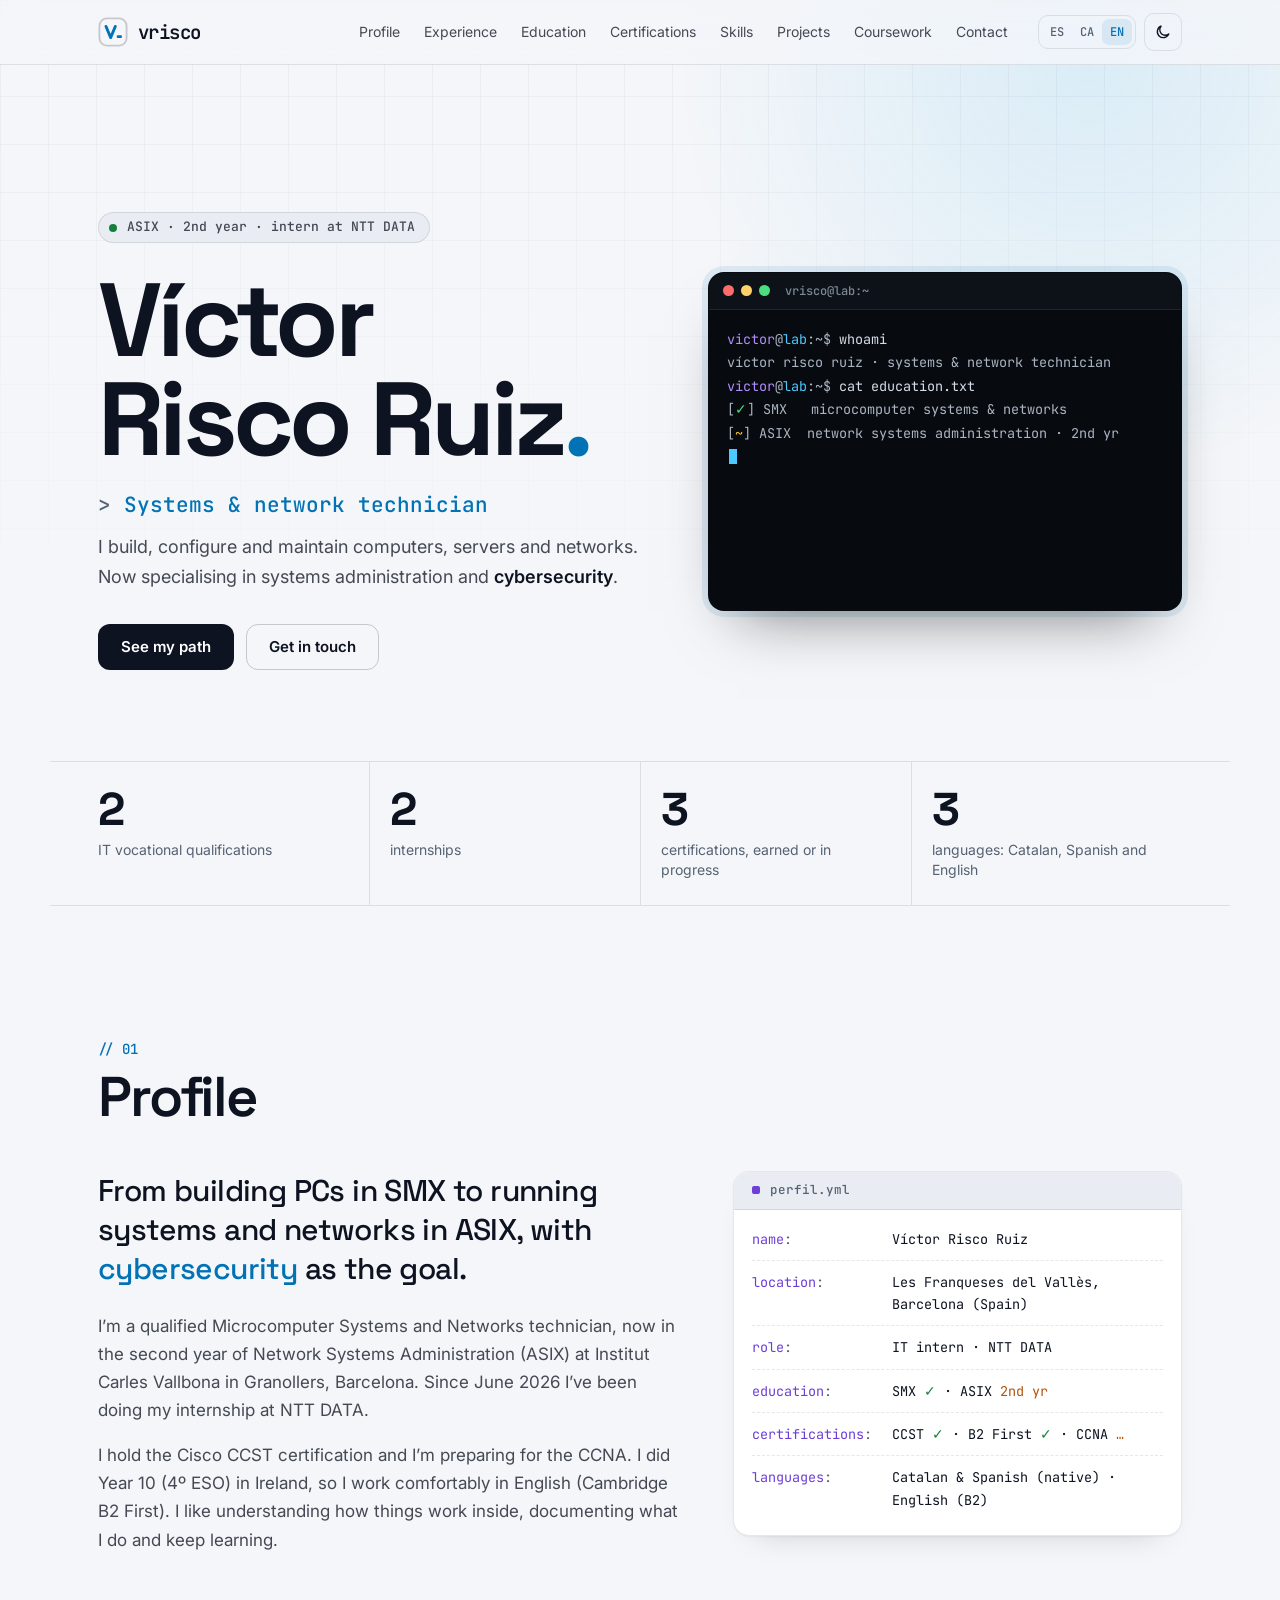
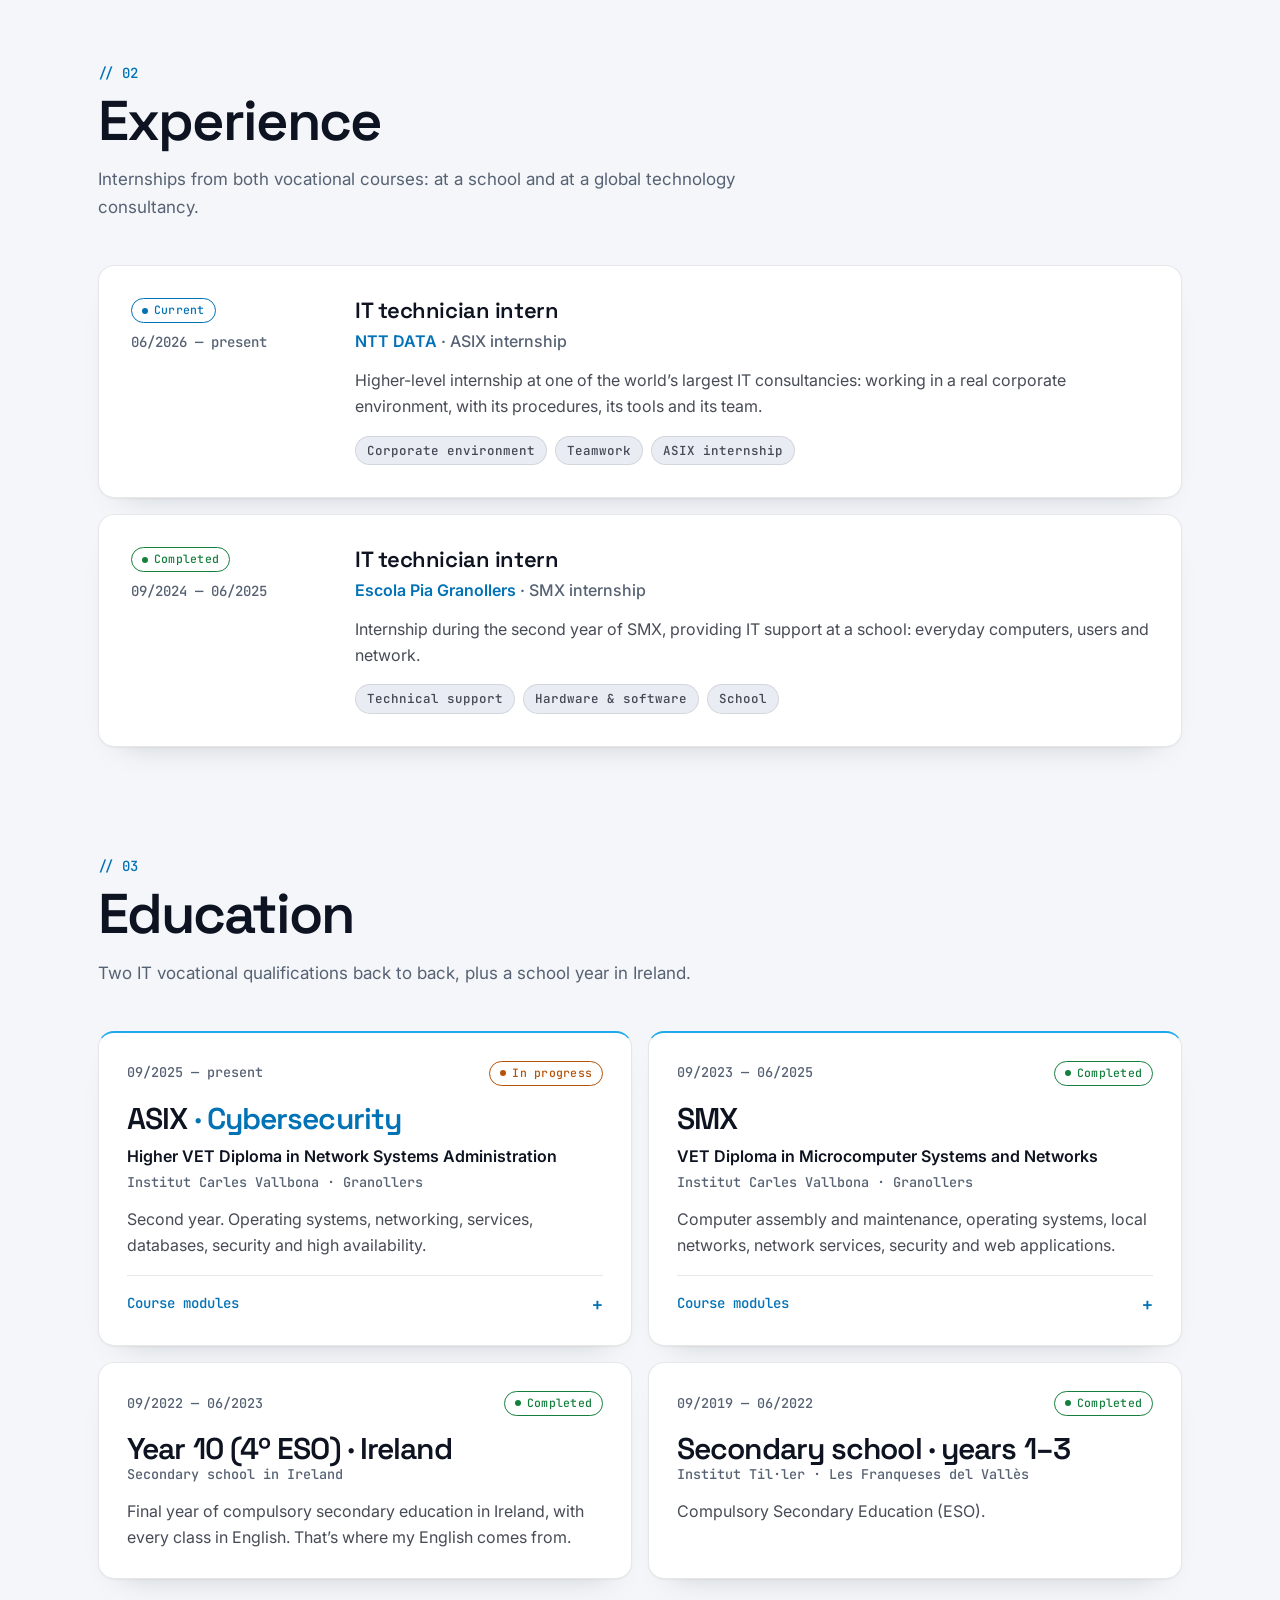
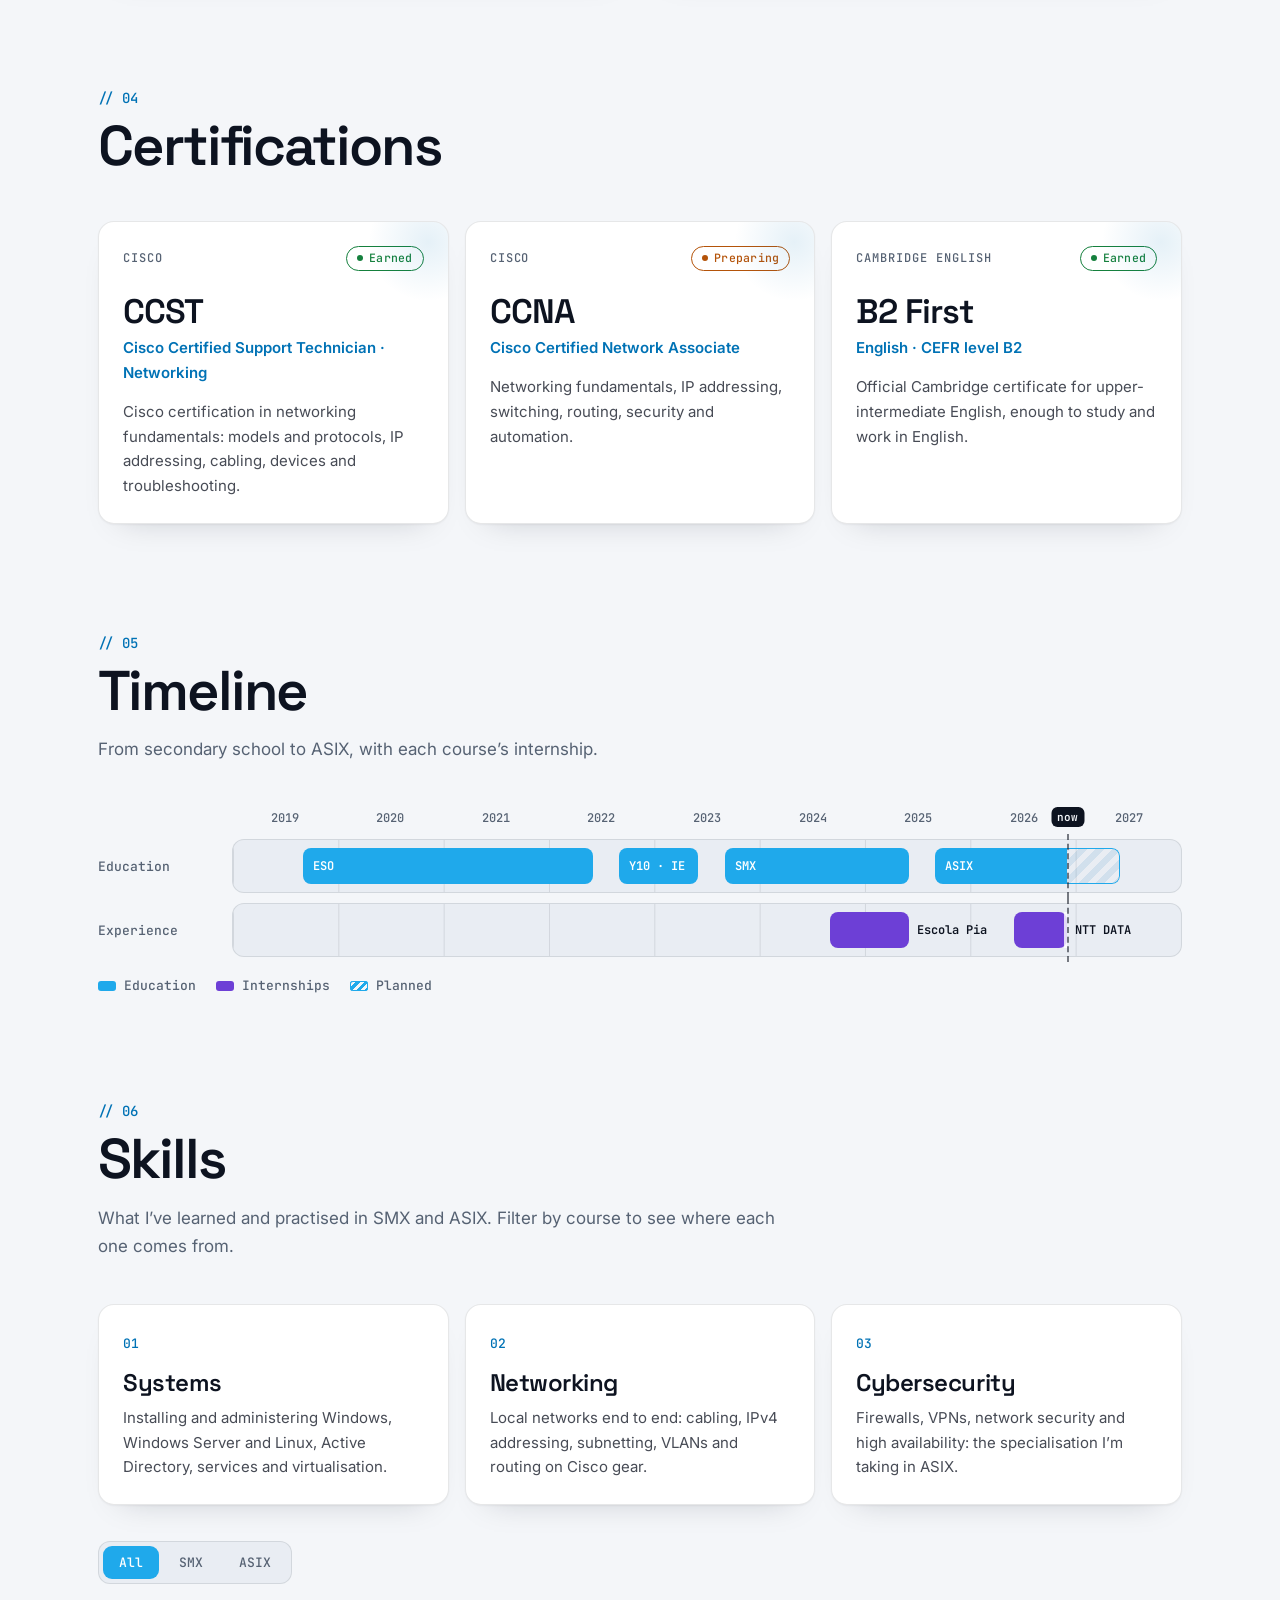
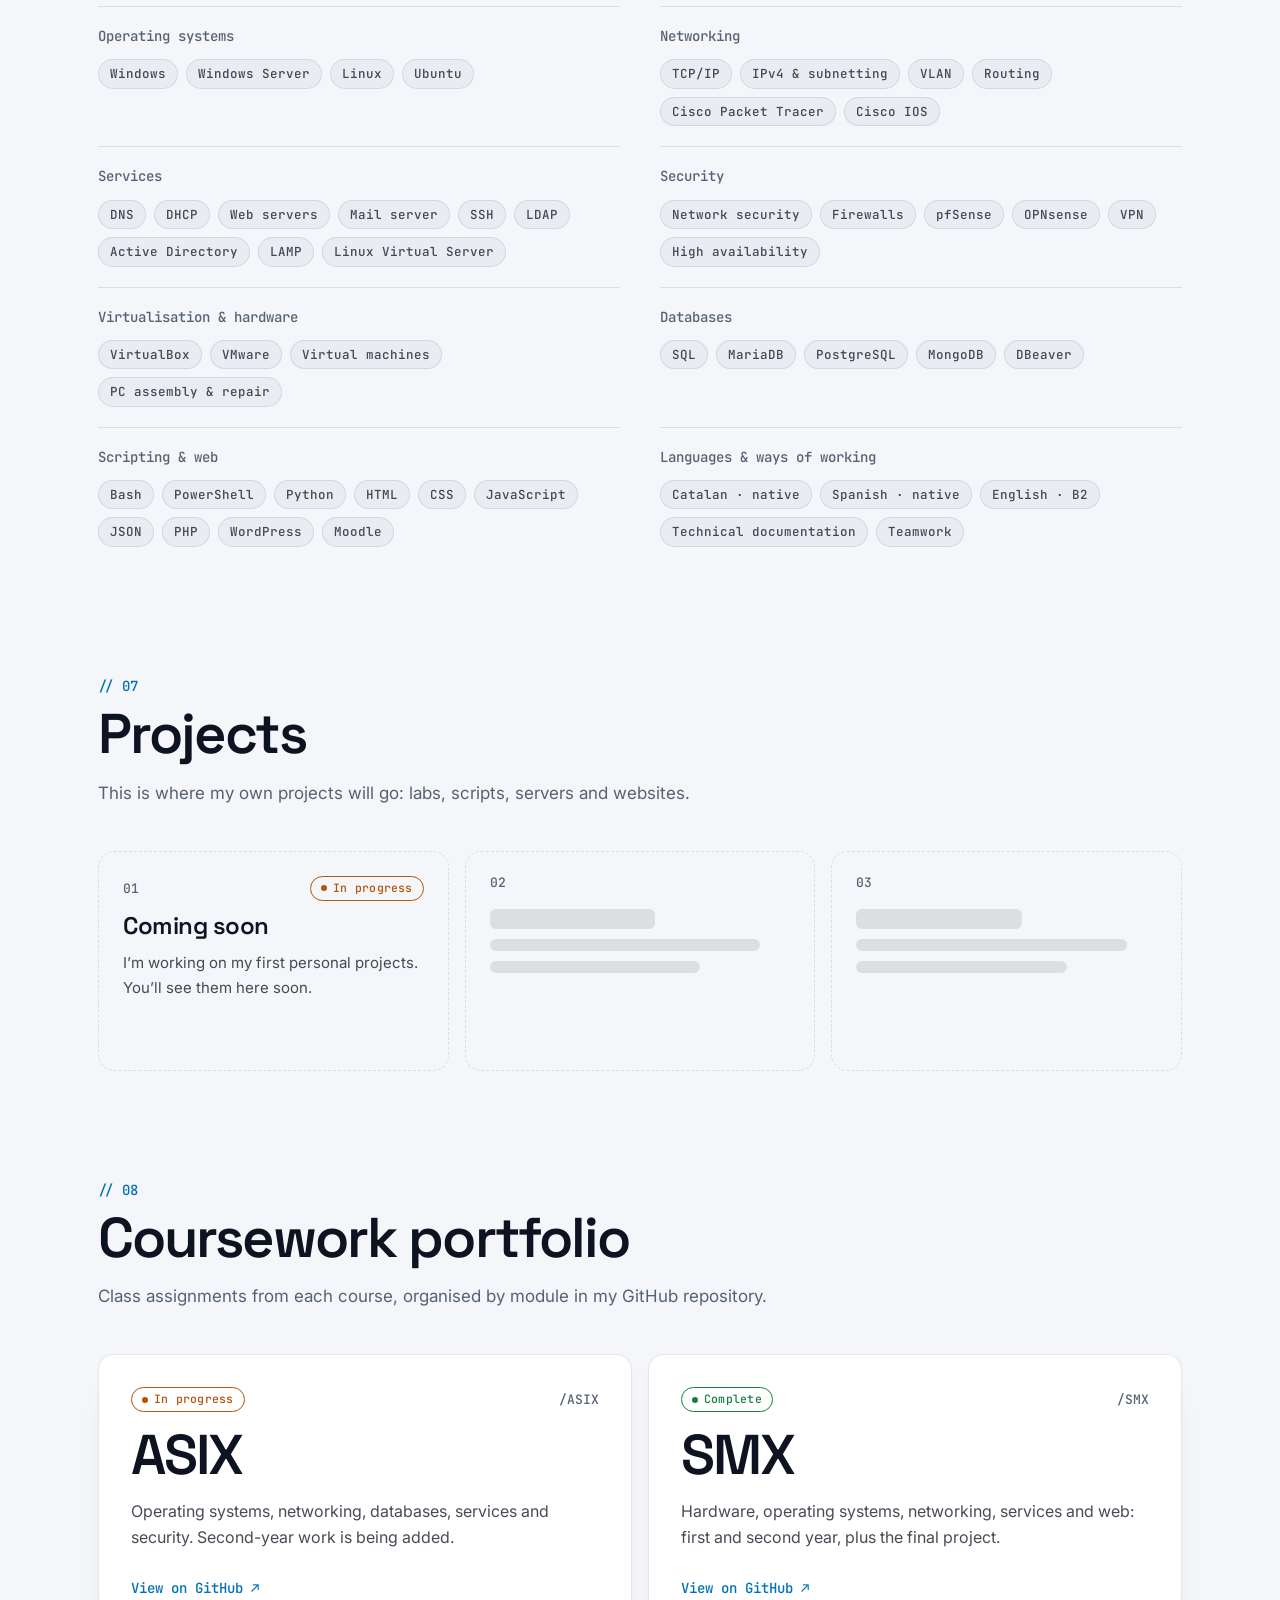
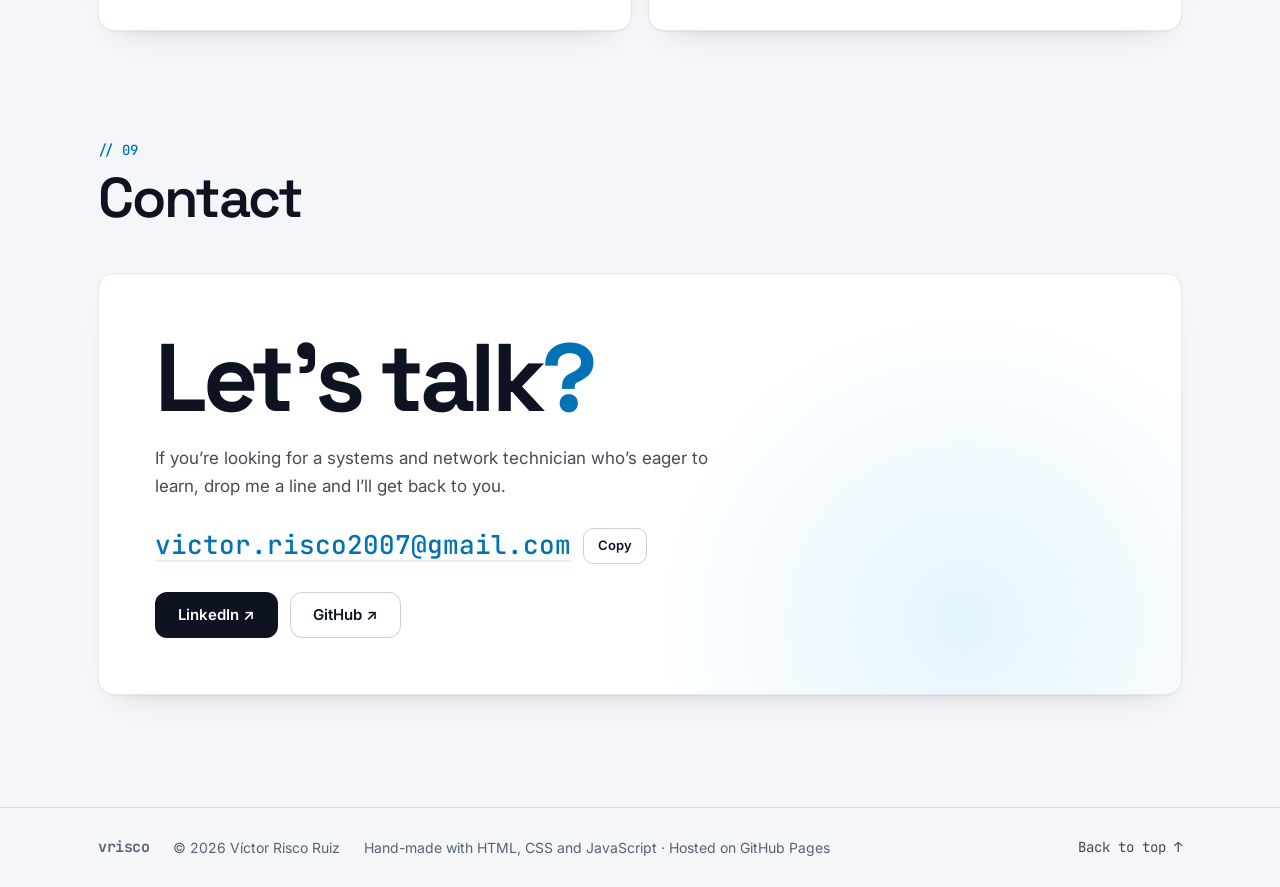
==== commit e72c76ec: "Unifica el título «Víctor Risco Ruiz · Portfolio» (enlace compartido, README y 404) Co-Authored-By: " ====
--- a/index.html
+++ b/index.html
@@ -8,7 +8,7 @@
   <meta name="author" content="Víctor Risco Ruiz">
   <meta name="theme-color" content="#0b0e13">
   <meta property="og:type" content="website">
-  <meta property="og:title" content="vrisco · Víctor Risco Ruiz">
+  <meta property="og:title" content="Víctor Risco Ruiz · Portfolio">
   <meta property="og:description" content="Técnico en sistemas y redes · SMX · ASIX · Cisco CCST">
   <link rel="icon" href="assets/img/favicon.svg" type="image/svg+xml">
   <link rel="preconnect" href="https://fonts.googleapis.com">
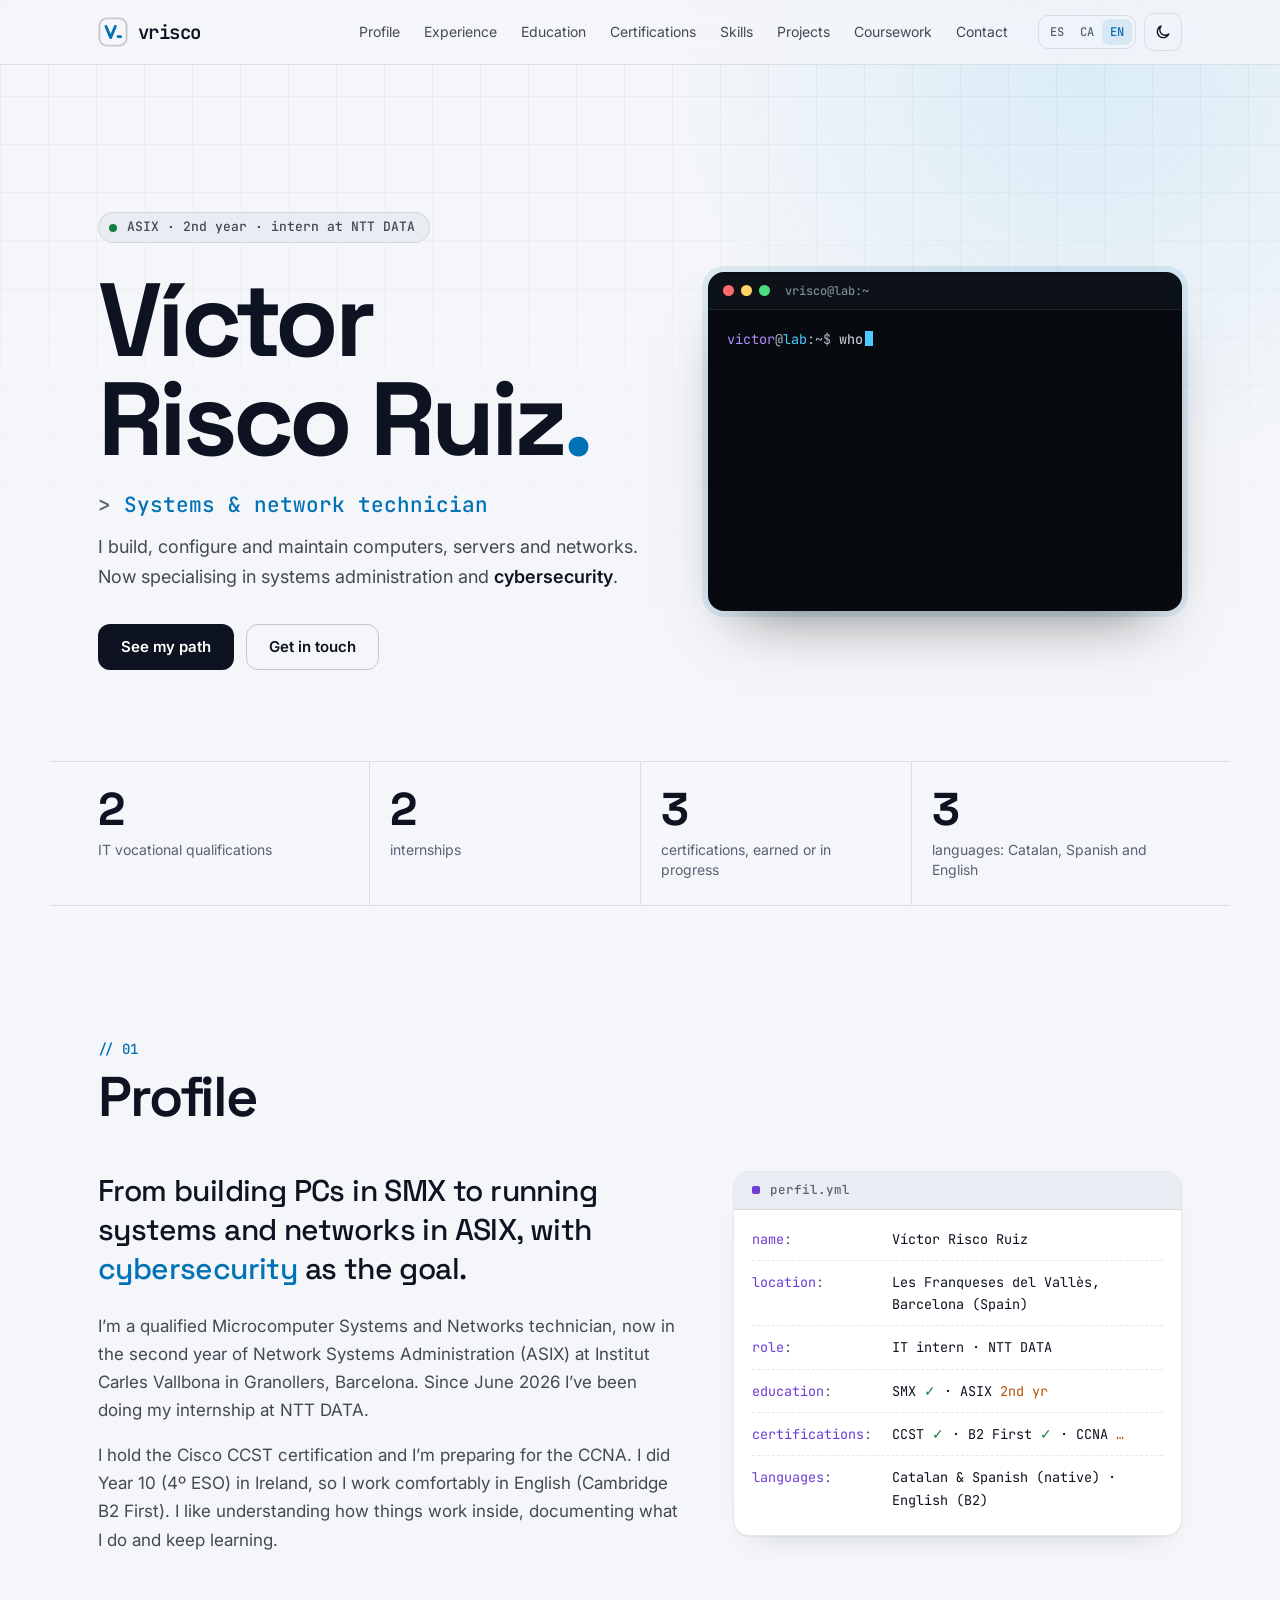
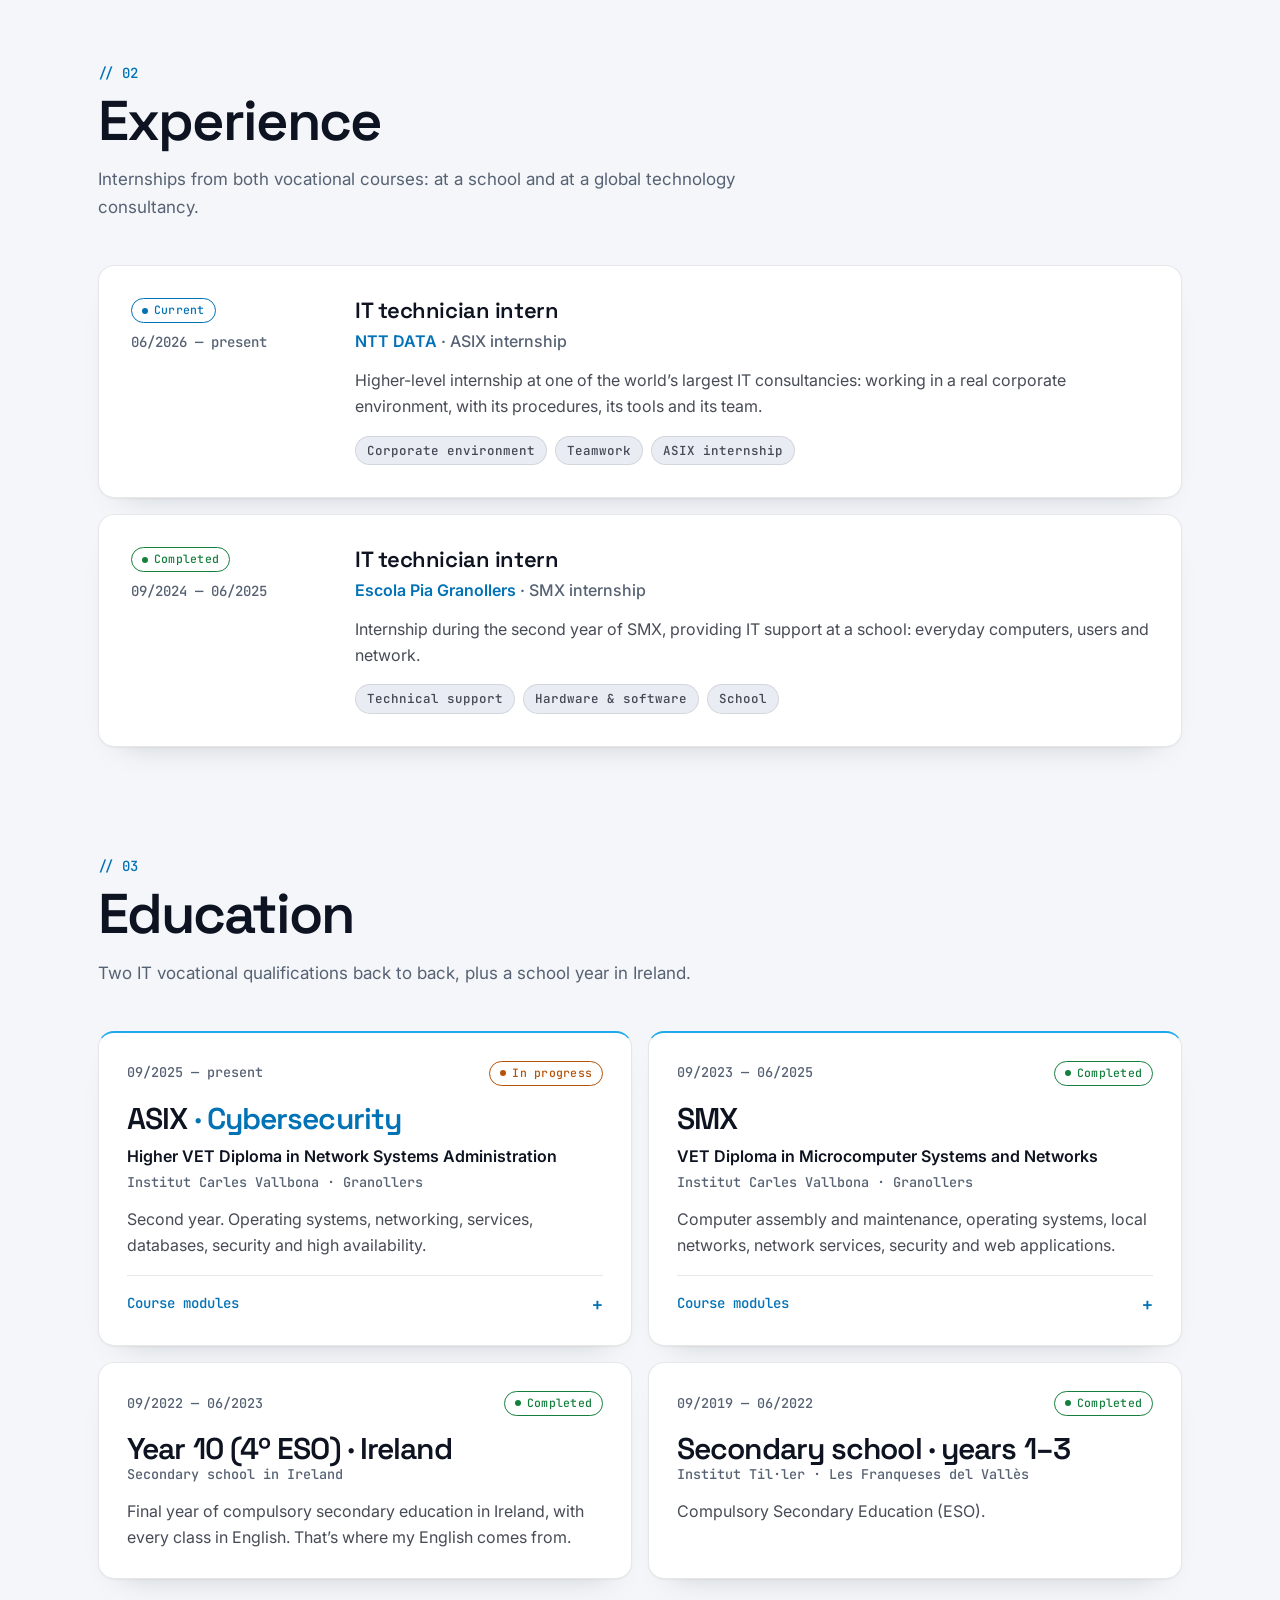
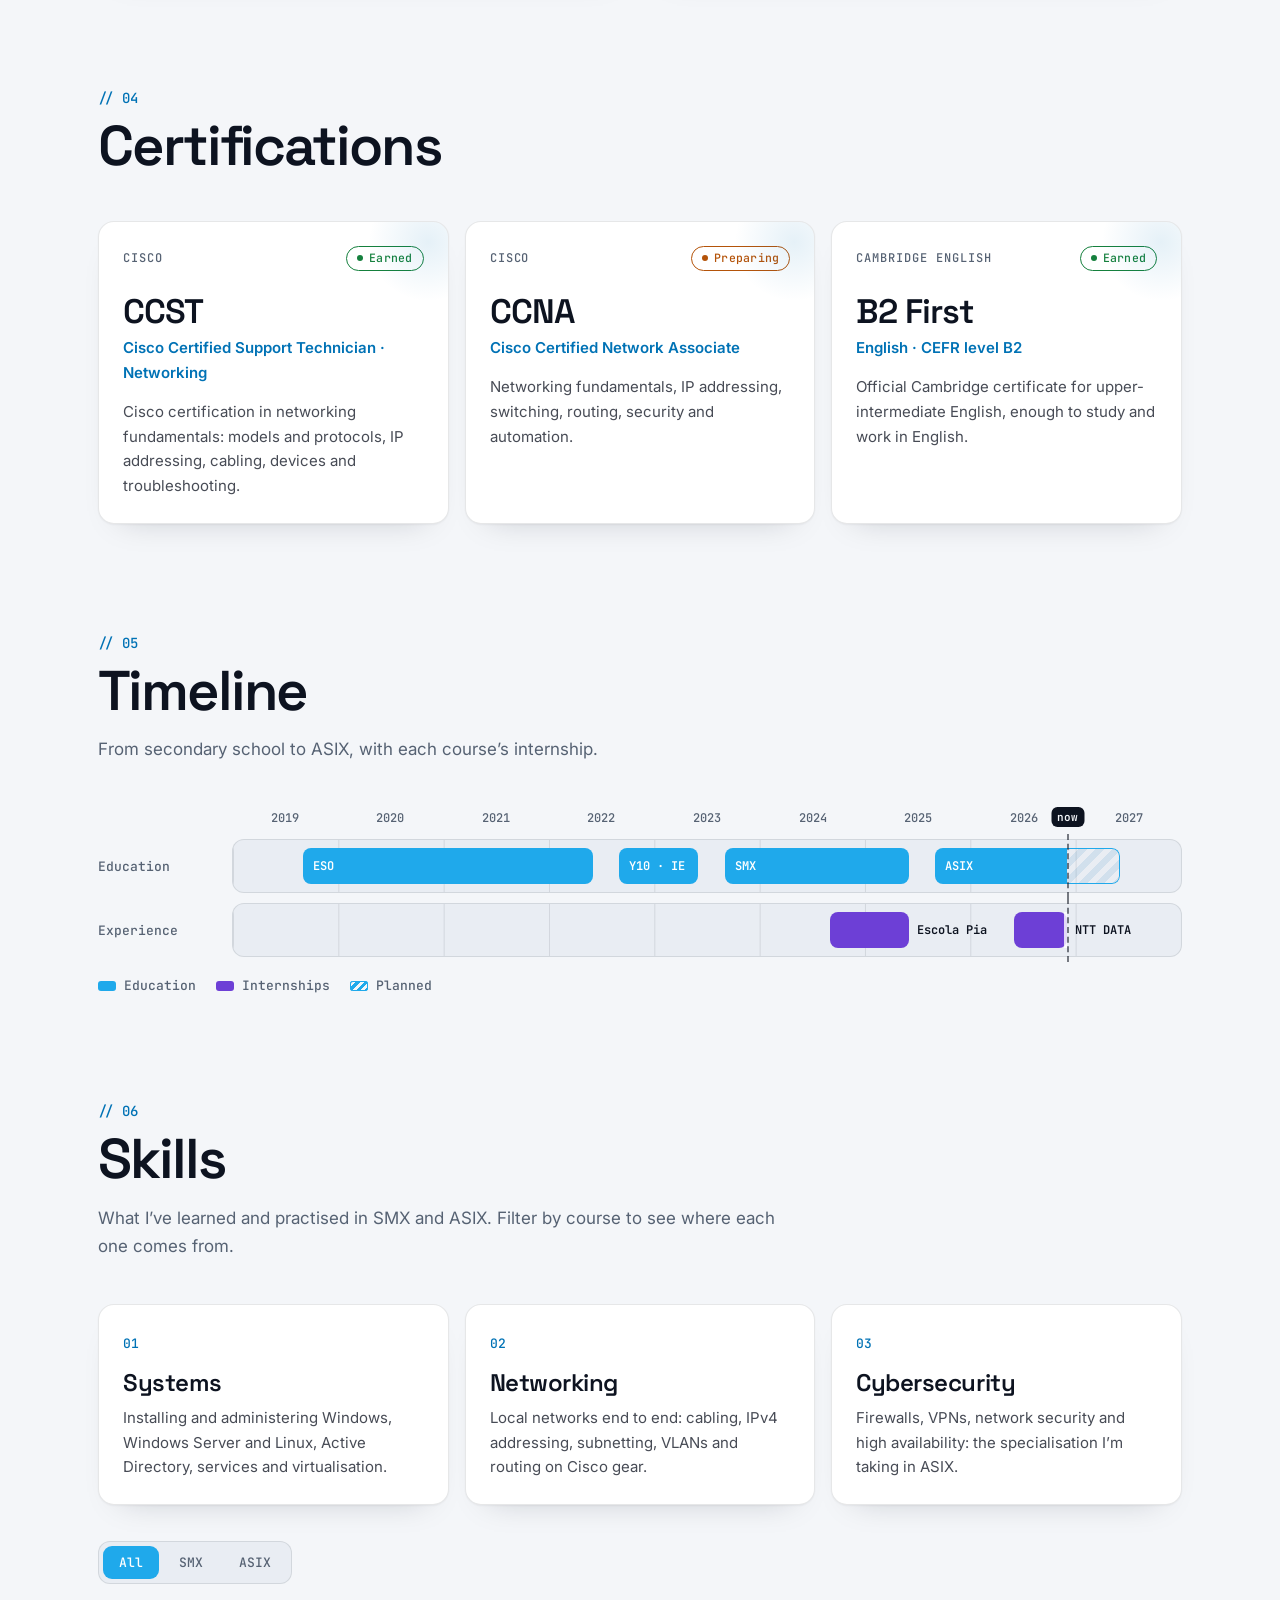
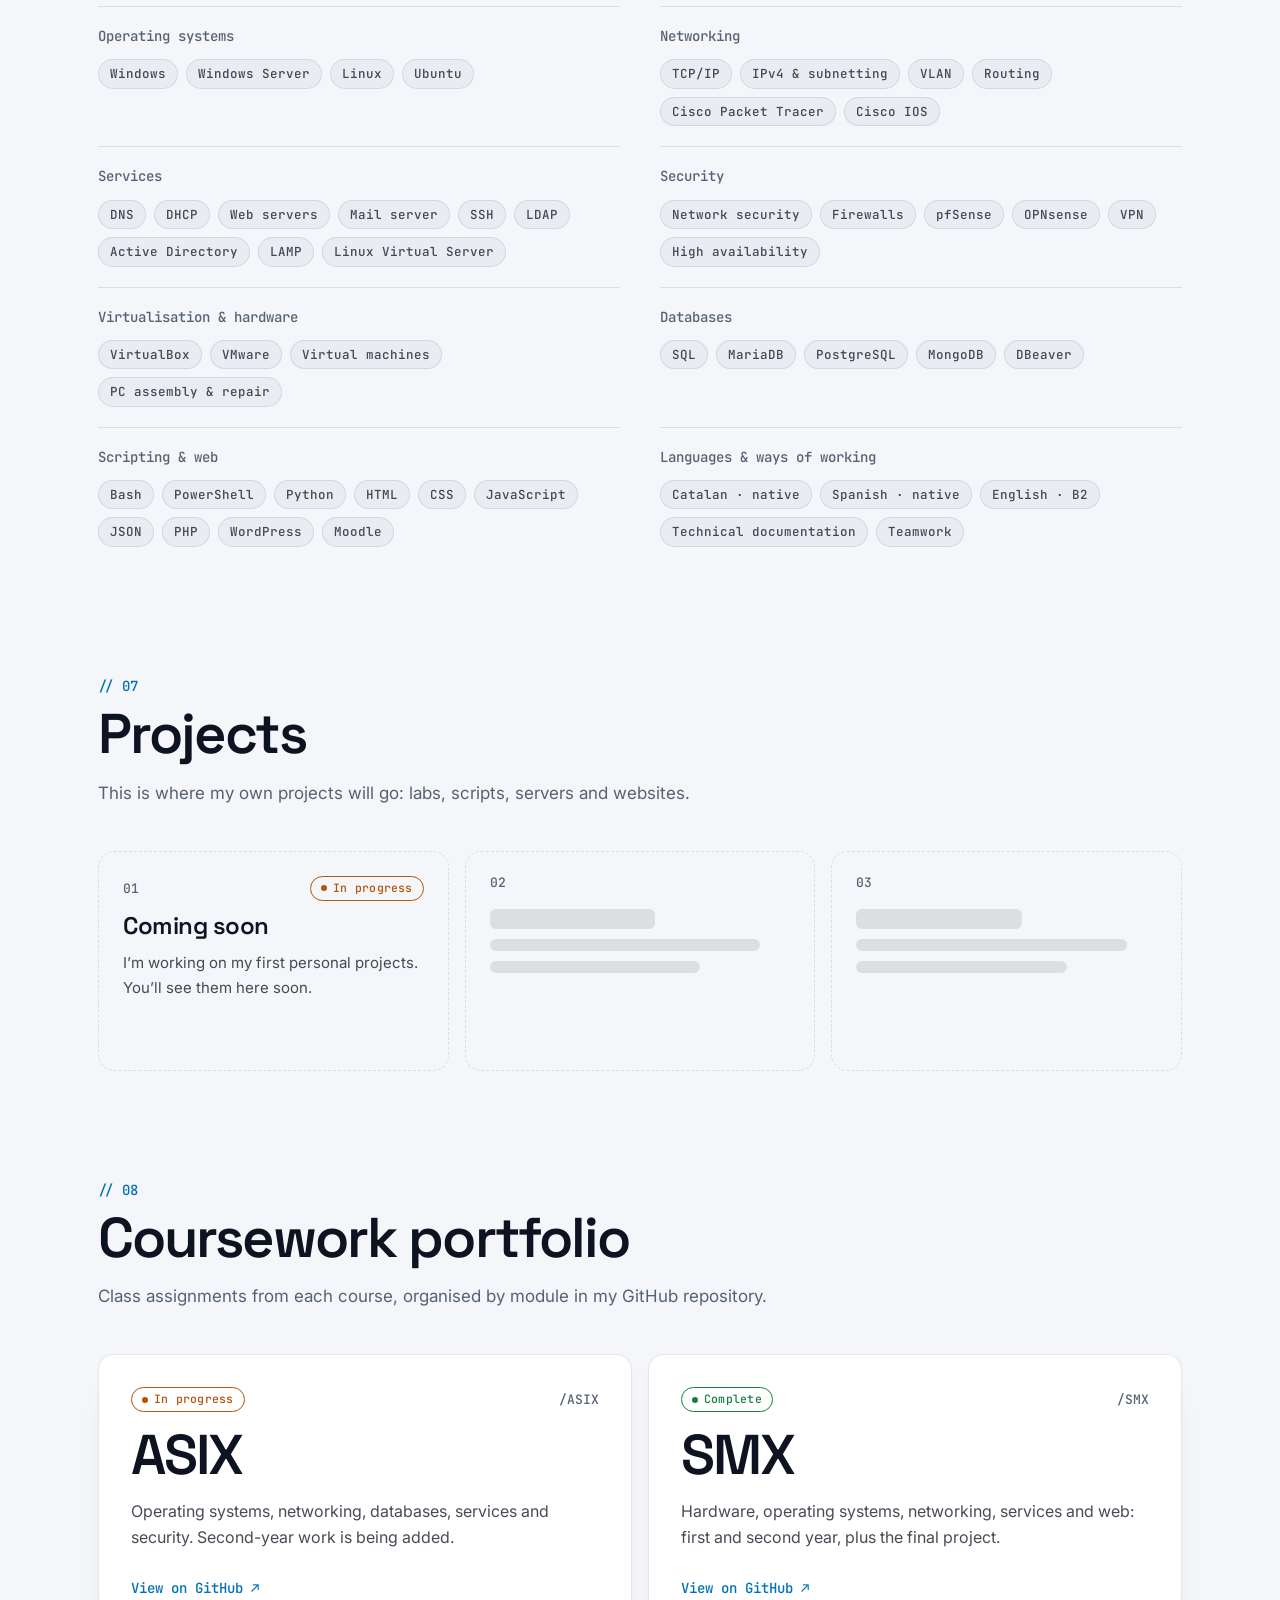
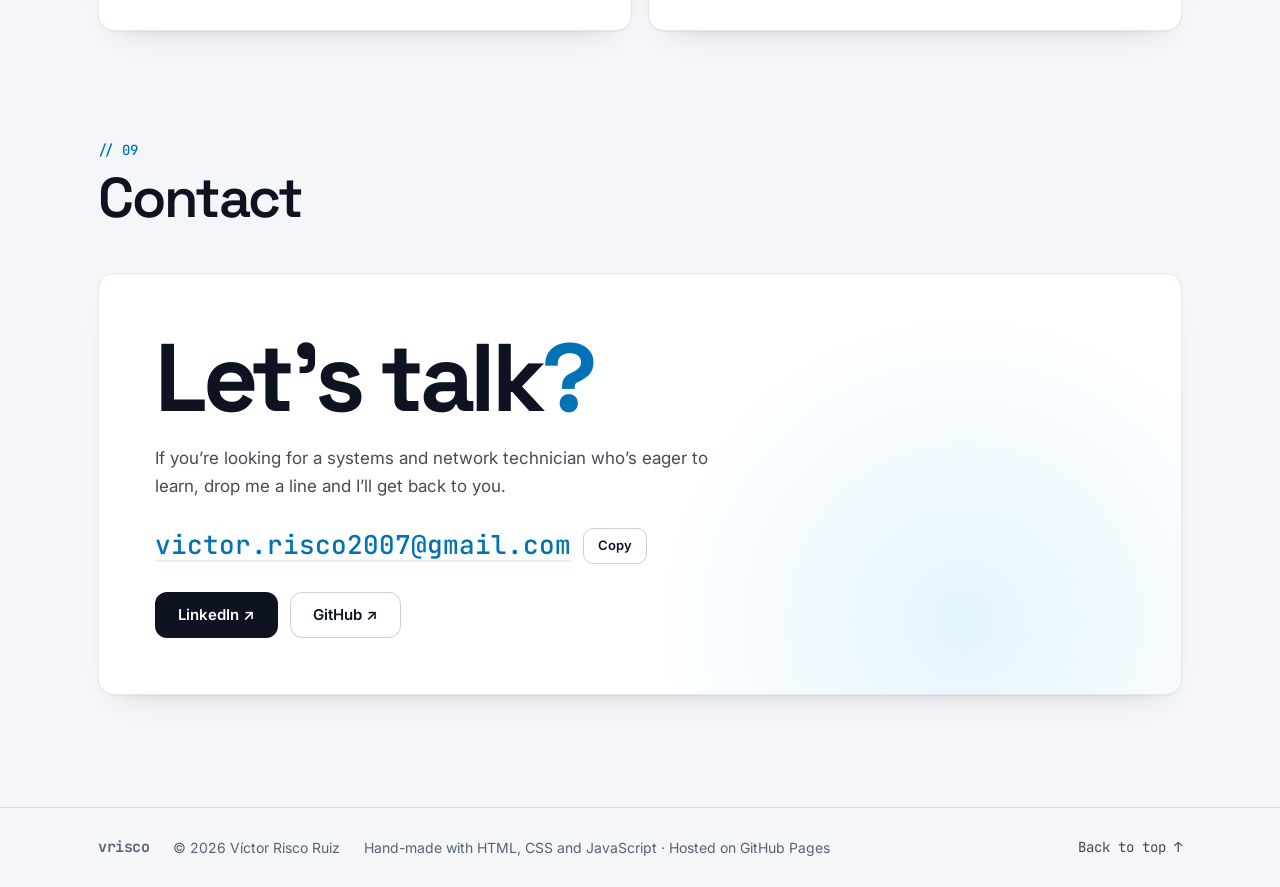
==== commit 3fa7c9ea: "Añade la intro «descifrado» al abrir la web - Tu nombre se descifra, sale «acceso concedido» y la pa" ====
--- a/index.html
+++ b/index.html
@@ -24,10 +24,27 @@
         t = window.matchMedia && matchMedia('(prefers-color-scheme: light)').matches ? 'light' : 'dark';
       }
       d.setAttribute('data-theme', t);
+      /* intro «descifrado»: solo la primera vez en cada visita */
+      var seen = false;
+      try { seen = sessionStorage.getItem('vrisco-intro') === '1'; } catch (e) {}
+      var calm = window.matchMedia && matchMedia('(prefers-reduced-motion: reduce)').matches;
+      d.className += (seen || calm) ? ' no-intro' : ' intro-on';
+      setTimeout(function () { d.classList.remove('intro-on'); }, 6000);
     })();
   </script>
 </head>
 <body>
+  <!-- ================= INTRO (descifrado) ================= -->
+  <div class="splash" id="splash" aria-hidden="true">
+    <div class="sp-half sp-t"></div>
+    <div class="sp-half sp-b"></div>
+    <div class="sp-c">
+      <div class="sp-code" id="spCode"></div>
+      <div class="sp-st" id="spSt">&gt; descifrando…</div>
+    </div>
+    <div class="sp-skip" id="spSkip">clic para saltar</div>
+  </div>
+
   <a class="skip" href="#main" data-i18n="skip">Saltar al contenido</a>
 
   <!-- ================= BARRA SUPERIOR ================= -->
--- a/assets/css/styles.css
+++ b/assets/css/styles.css
@@ -478,6 +478,45 @@
 .to-top { font-family: var(--f-mono); text-decoration: none; color: var(--ink-2); }
 .to-top:hover { color: var(--accent); }
 
+/* ---------- Intro «descifrado» ---------- */
+.splash { display: none; }
+.js .splash {
+  display: block; position: fixed; inset: 0; z-index: 200; cursor: pointer;
+  animation: sp-safety 0s 6s forwards;          /* por si algo falla, nunca bloquea la web */
+}
+.js.no-intro .splash { display: none; }
+.intro-on { overflow: hidden; }
+@keyframes sp-safety { to { visibility: hidden; pointer-events: none; } }
+.sp-half {
+  position: absolute; left: 0; right: 0; height: 50.5%;
+  background: var(--bg); transition: transform .7s cubic-bezier(.77, 0, .18, 1);
+}
+.sp-t { top: 0; border-bottom: 1px solid transparent; }
+.sp-b { bottom: 0; }
+.splash.out .sp-t { transform: translateY(-100%); border-bottom-color: var(--accent); }
+.splash.out .sp-b { transform: translateY(100%); }
+.splash.out { pointer-events: none; }
+.sp-c {
+  position: absolute; inset: 0; z-index: 1;
+  display: grid; place-content: center; justify-items: center; gap: 18px;
+  padding-inline: 16px; text-align: center; transition: opacity .2s;
+}
+.sp-code {
+  min-height: 1.1em;
+  font: 600 clamp(22px, 5.6vw, 72px)/1.1 var(--f-mono); letter-spacing: .02em; white-space: nowrap; color: var(--ink);
+}
+.sp-code .s { color: var(--accent); opacity: .75; }
+.sp-st { font: 500 clamp(12px, 1.3vw, 15px)/1.2 var(--f-mono); color: var(--mute); }
+.sp-st.ok { color: var(--ok); }
+.sp-skip {
+  position: absolute; left: 0; right: 0; z-index: 1;
+  bottom: calc(24px + env(safe-area-inset-bottom, 0px));
+  text-align: center; font: 500 12px/1 var(--f-mono); color: var(--mute);
+  opacity: 0; animation: sp-in .4s .8s forwards; transition: opacity .2s;
+}
+@keyframes sp-in { to { opacity: .7; } }
+.splash.fade .sp-c, .splash.fade .sp-skip { opacity: 0; animation: none; }
+
 /* ---------- Animaciones ---------- */
 @keyframes blink { 50% { opacity: 0; } }
 @keyframes pulse {
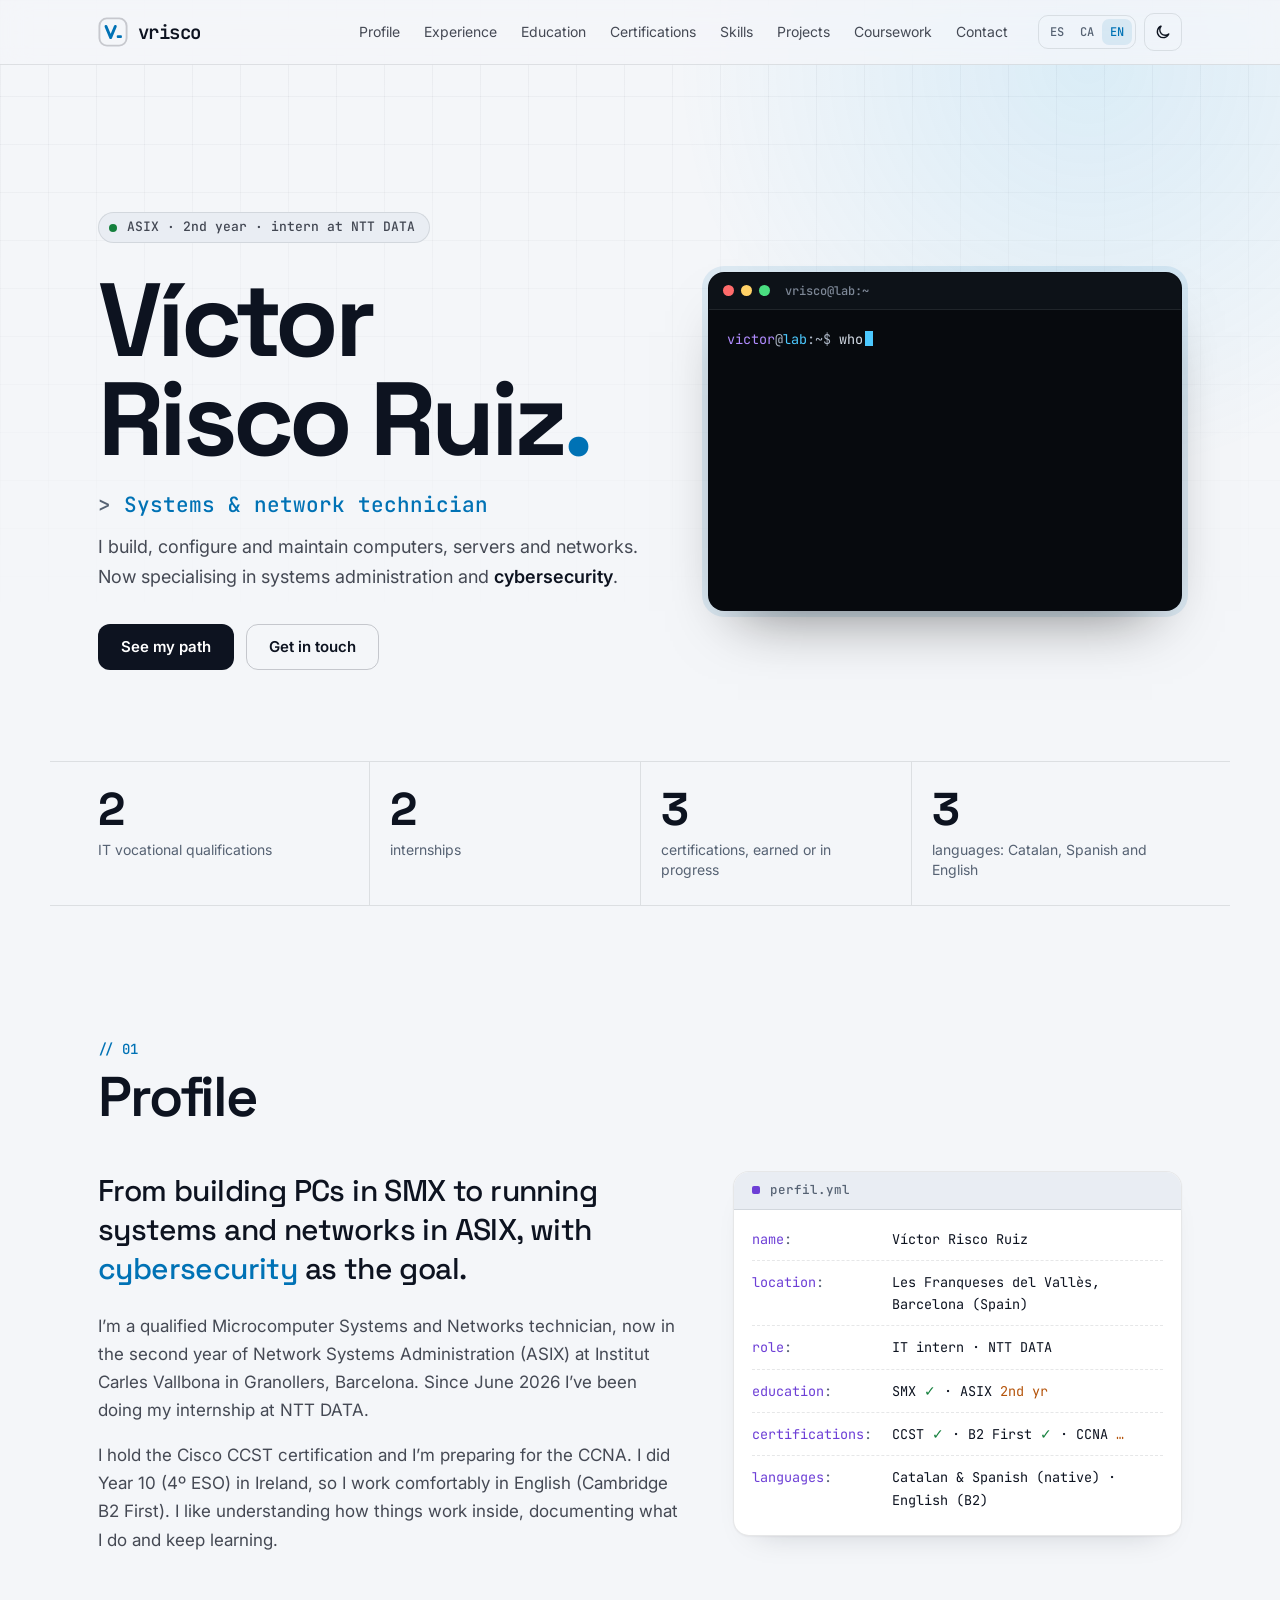
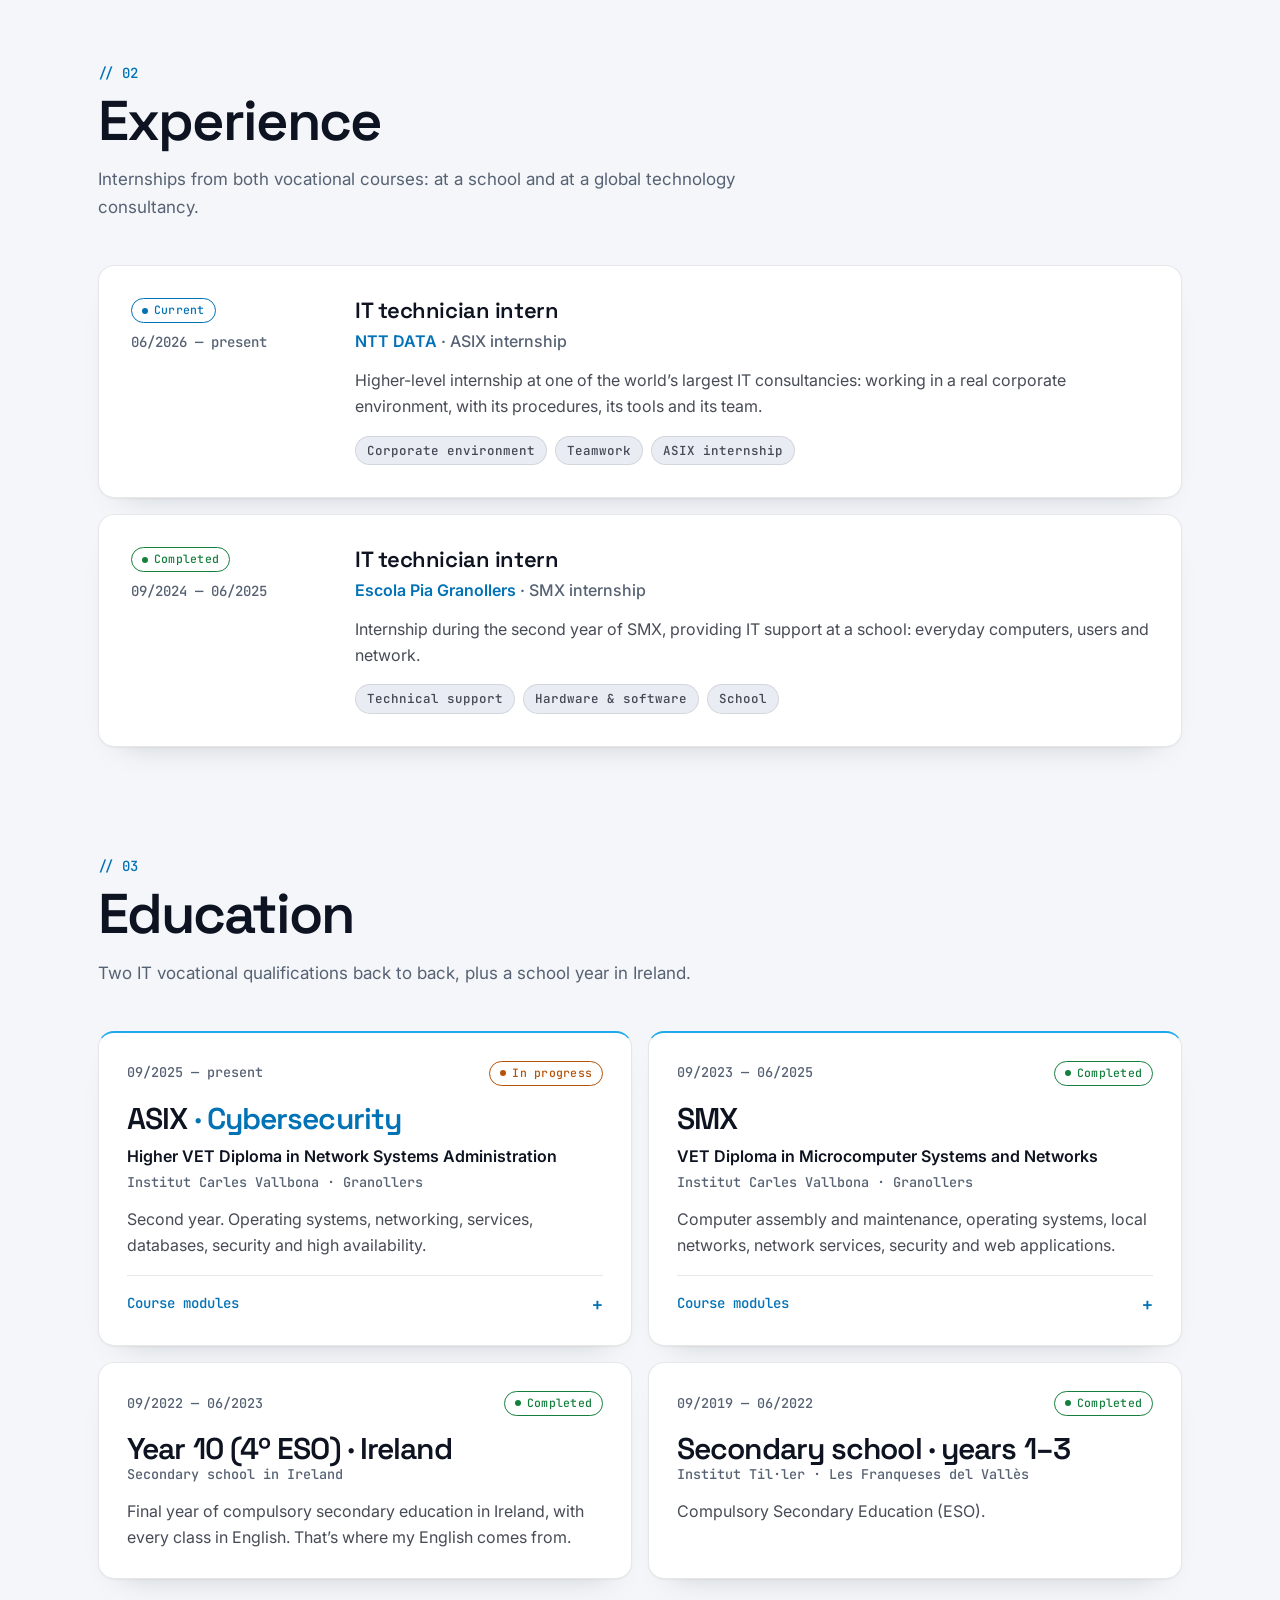
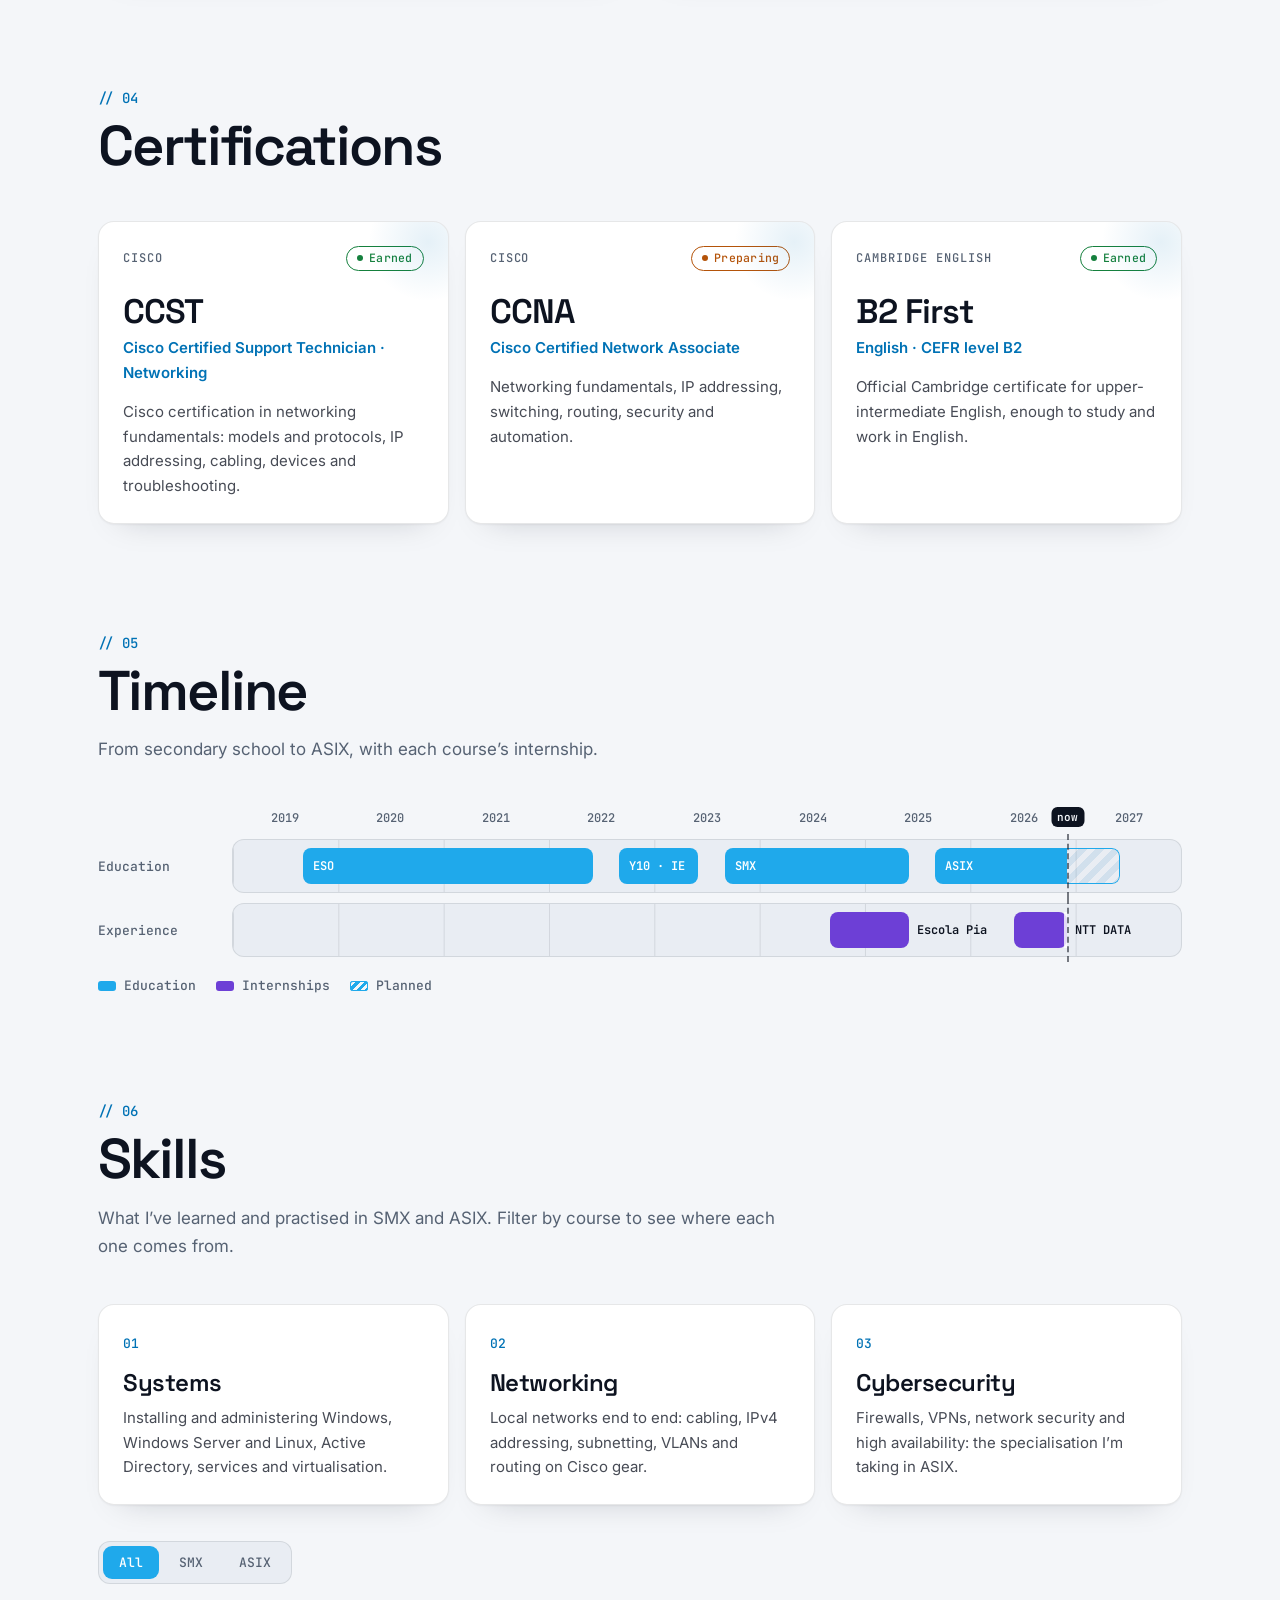
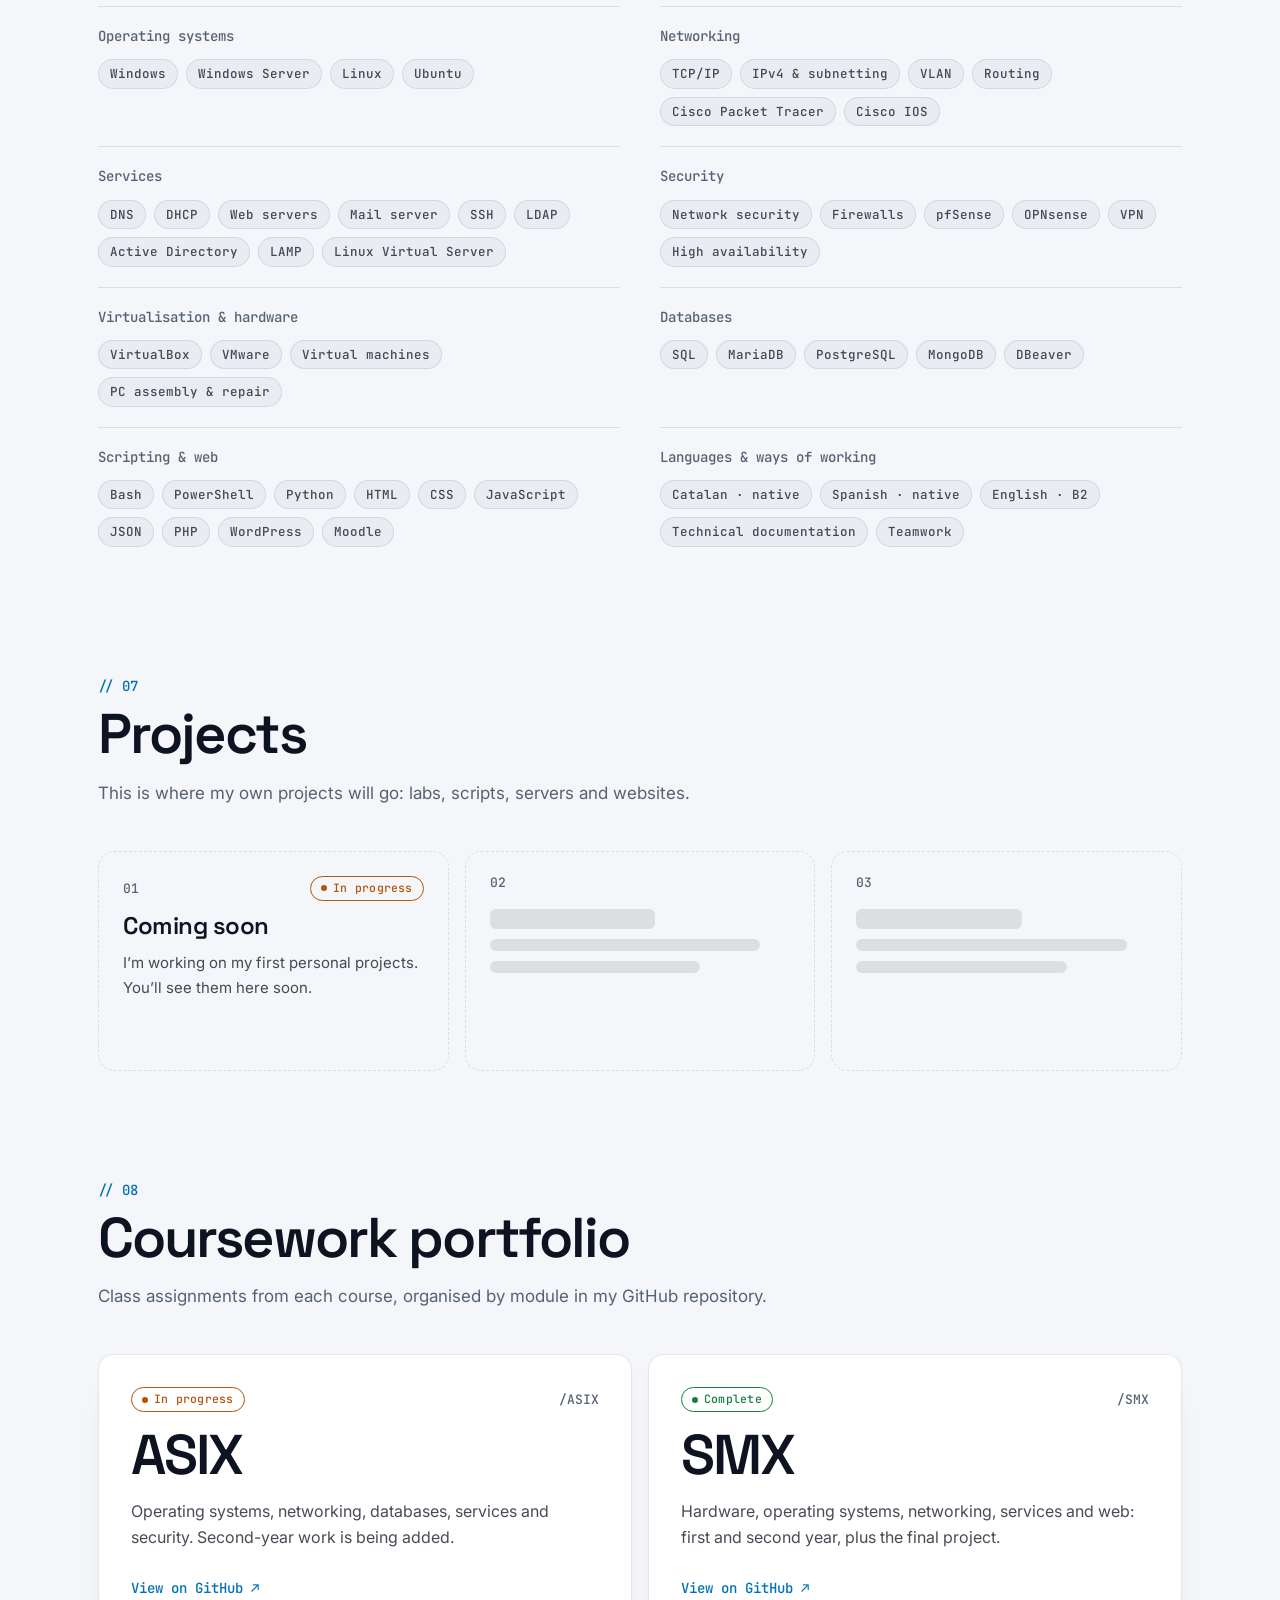
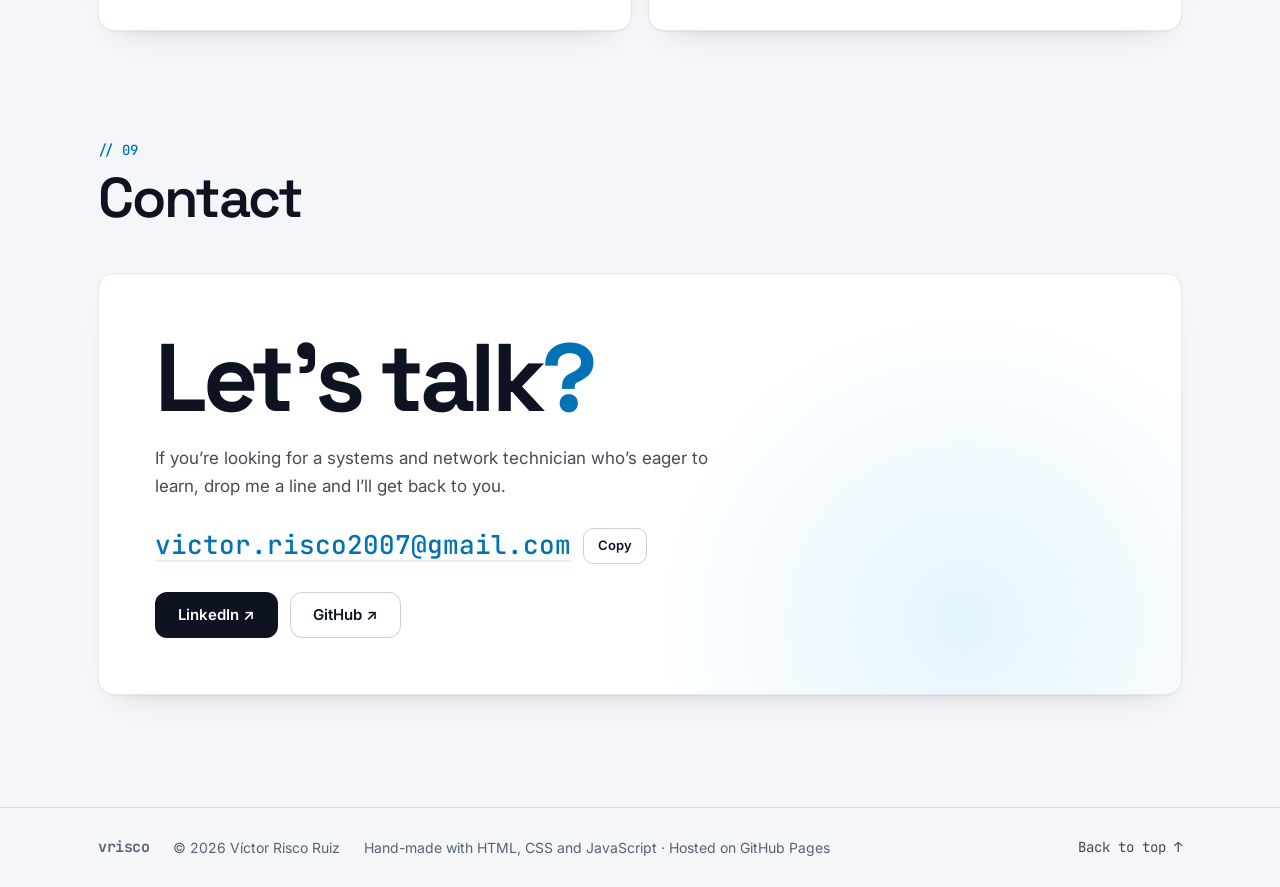
==== commit b194faa6: "Arregla el texto de la intro que salía con estilos antiguos en caché - La intro está oculta por defe" ====
--- a/index.html
+++ b/index.html
@@ -14,7 +14,7 @@
   <link rel="preconnect" href="https://fonts.googleapis.com">
   <link rel="preconnect" href="https://fonts.gstatic.com" crossorigin>
   <link rel="stylesheet" href="https://fonts.googleapis.com/css2?family=Inter:wght@400;500;600&family=JetBrains+Mono:wght@400;500&family=Space+Grotesk:wght@500;600;700&display=swap">
-  <link rel="stylesheet" href="assets/css/styles.css">
+  <link rel="stylesheet" href="assets/css/styles.css?v=20261117a">
   <script>
     (function () {
       var d = document.documentElement, t = null;
@@ -35,7 +35,7 @@
 </head>
 <body>
   <!-- ================= INTRO (descifrado) ================= -->
-  <div class="splash" id="splash" aria-hidden="true">
+  <div class="splash" id="splash" aria-hidden="true" hidden>
     <div class="sp-half sp-t"></div>
     <div class="sp-half sp-b"></div>
     <div class="sp-c">
@@ -534,7 +534,7 @@
     </div>
   </footer>
 
-  <script src="assets/js/i18n.js"></script>
-  <script src="assets/js/main.js"></script>
+  <script src="assets/js/i18n.js?v=20261117a"></script>
+  <script src="assets/js/main.js?v=20261117a"></script>
 </body>
 </html>
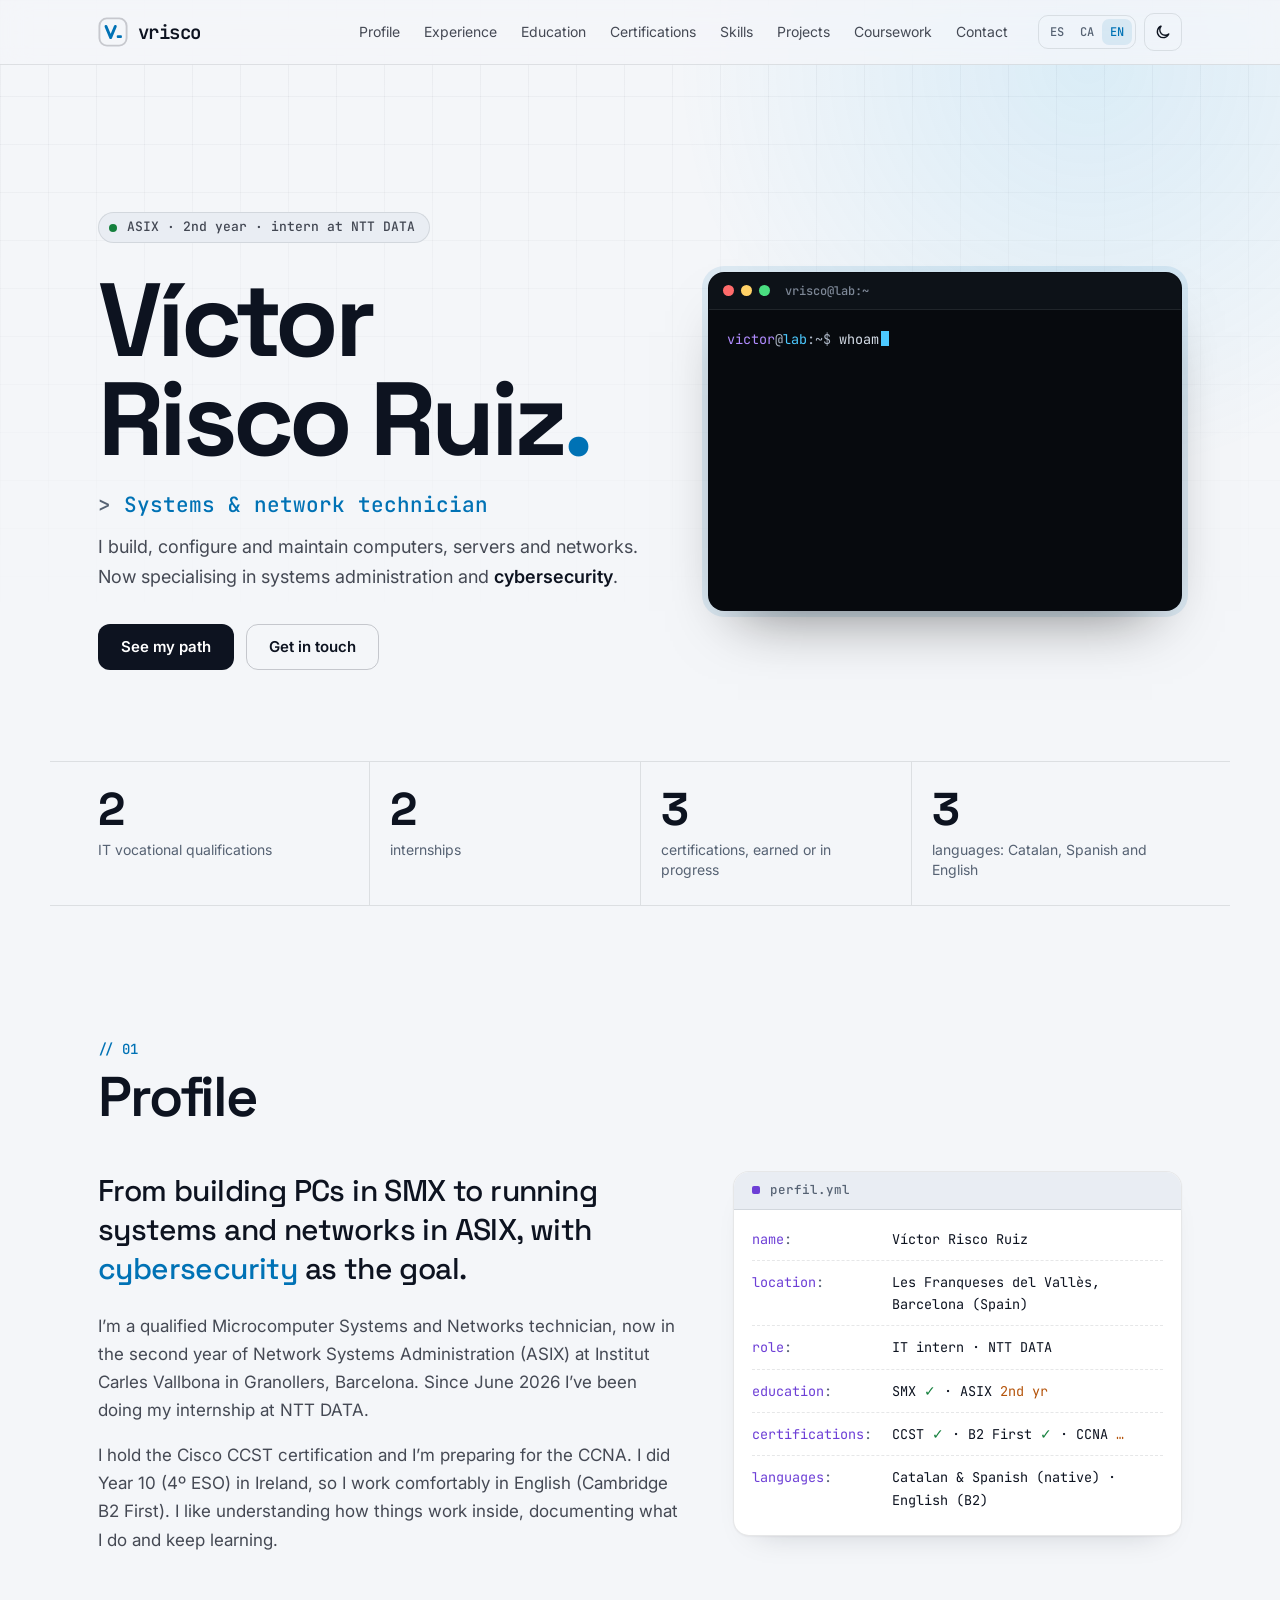
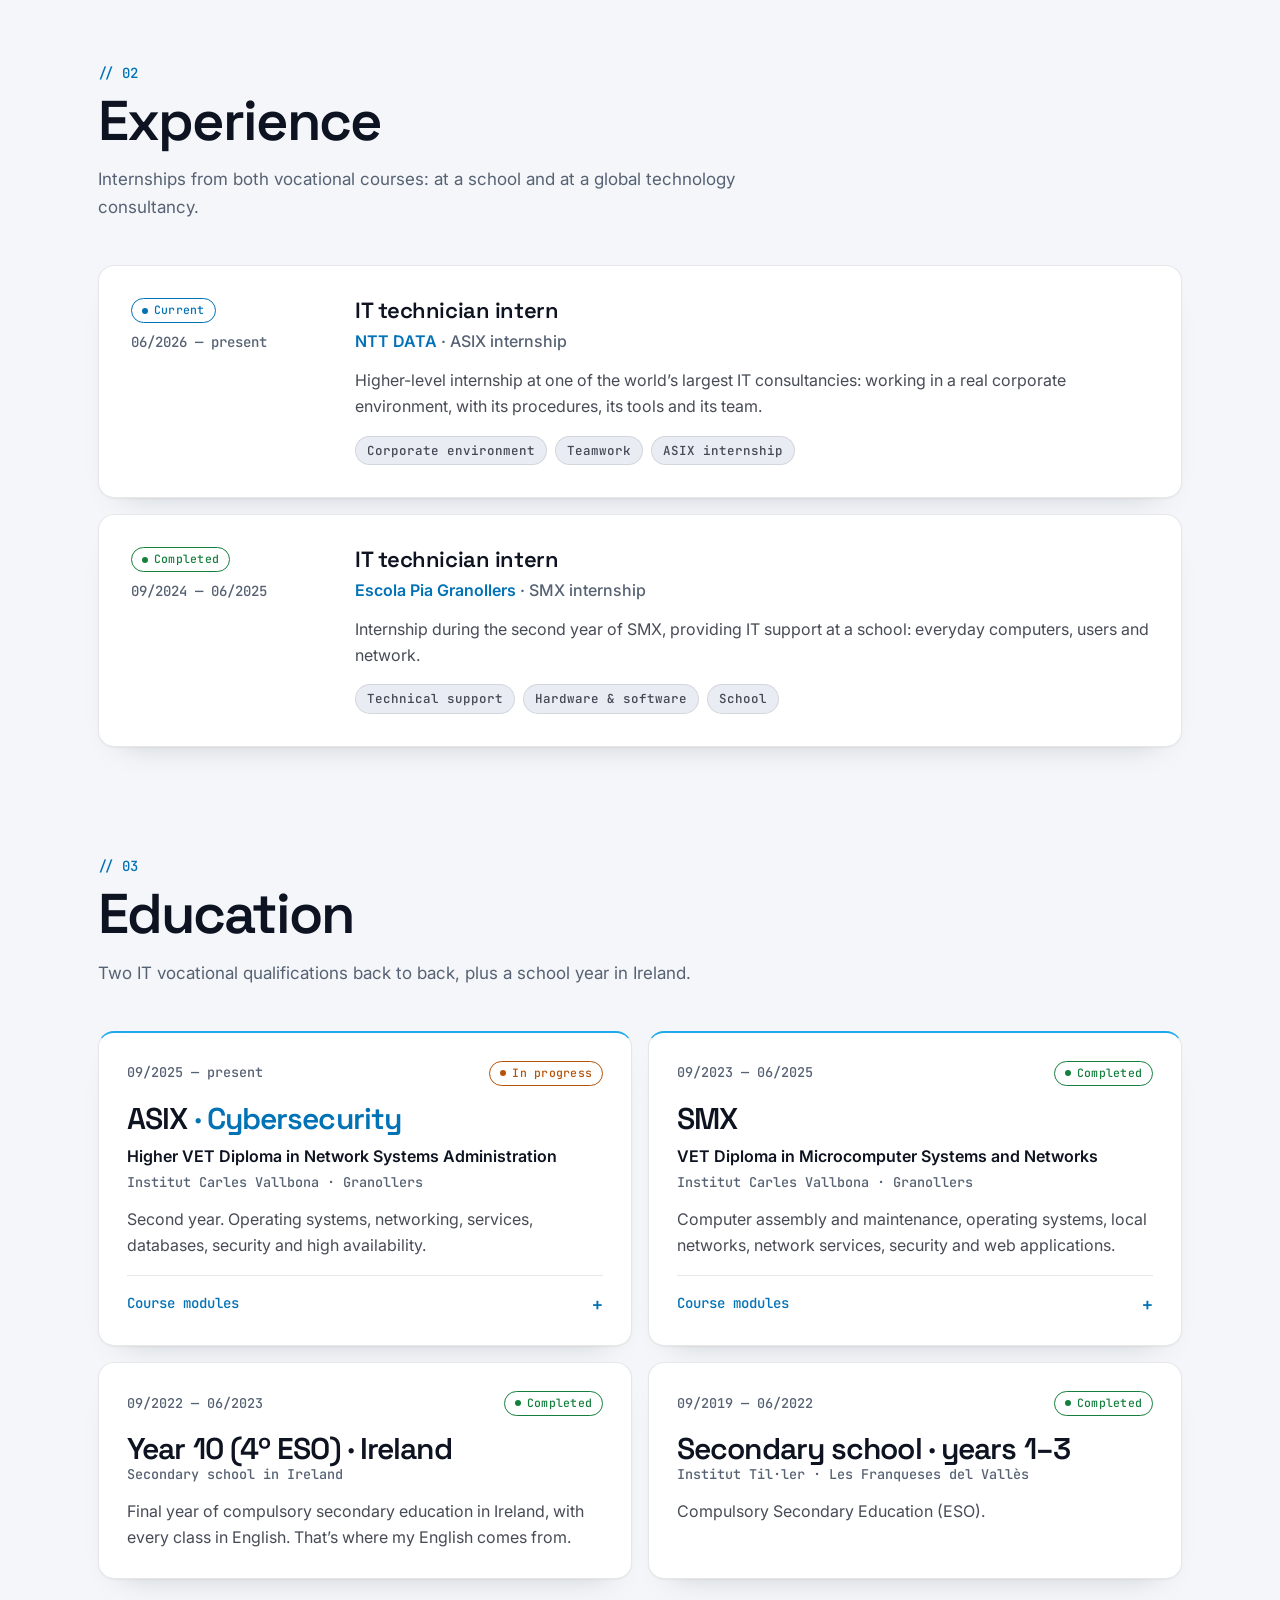
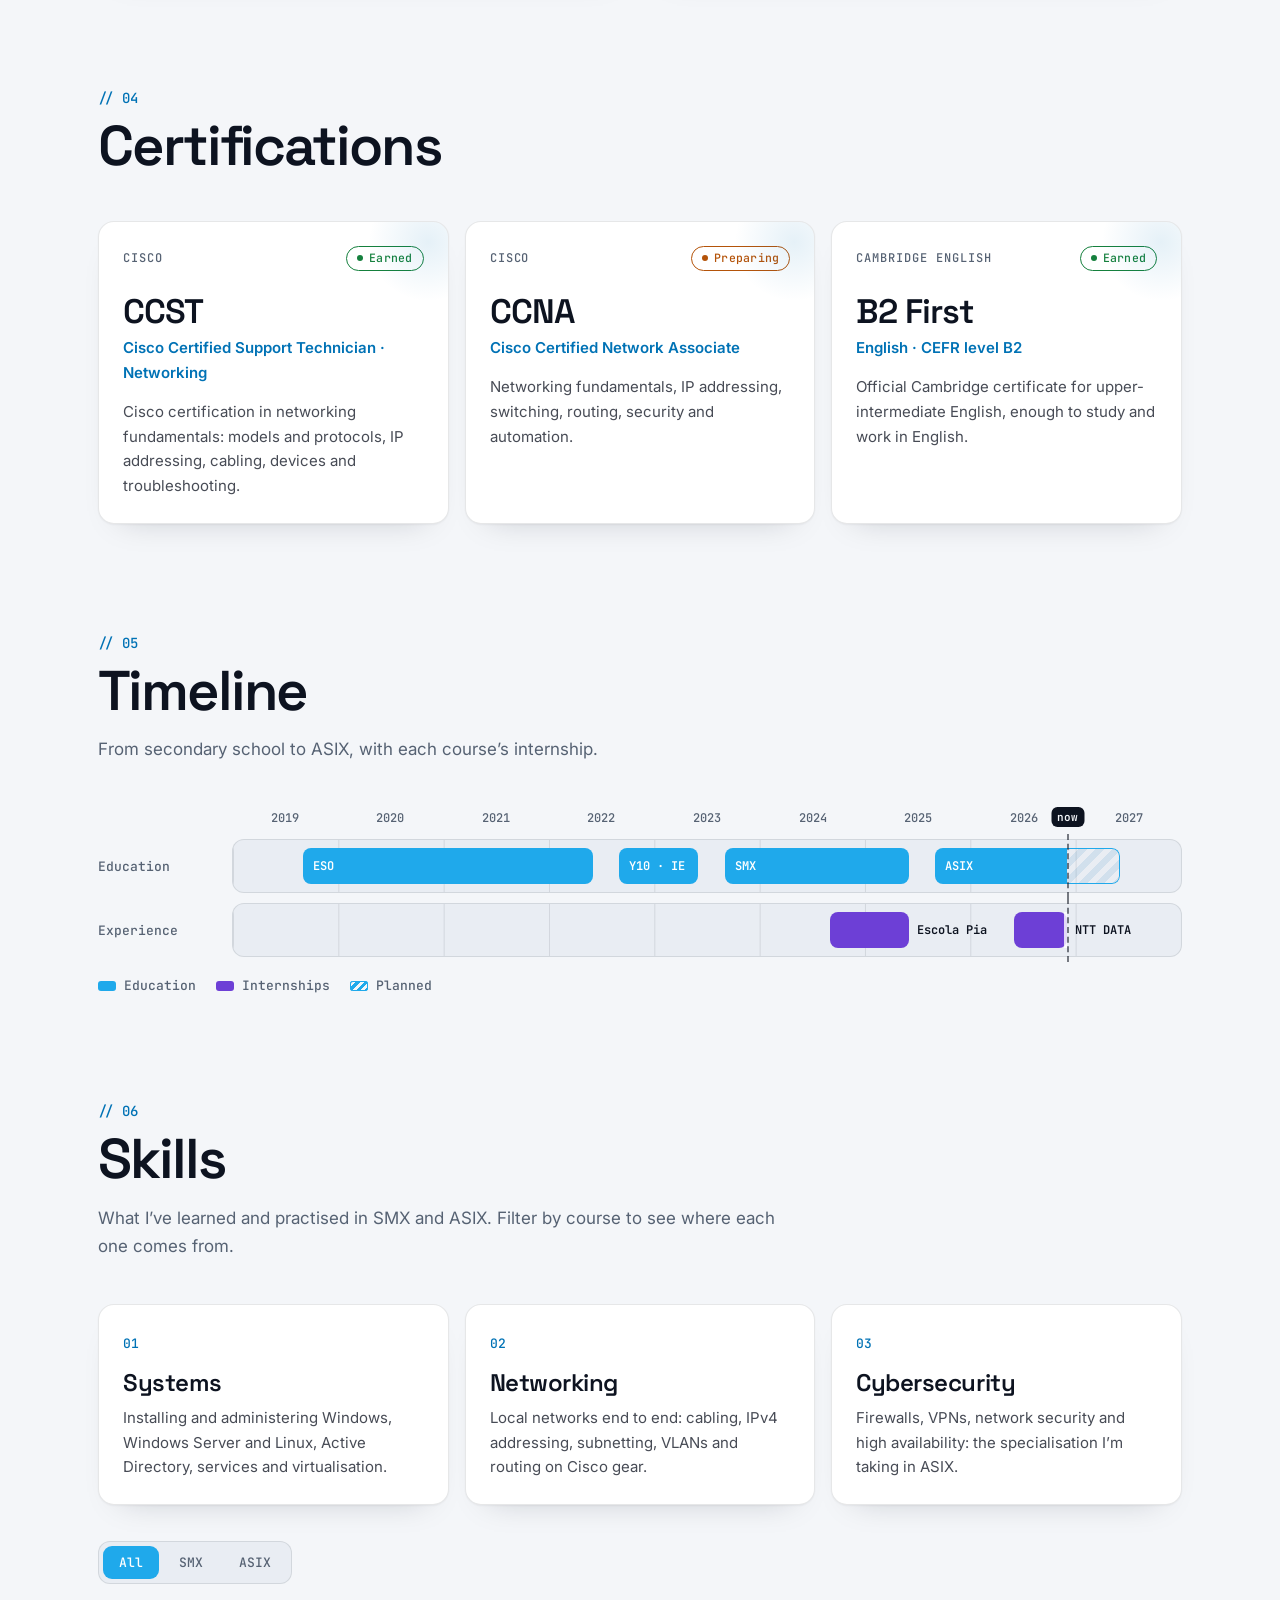
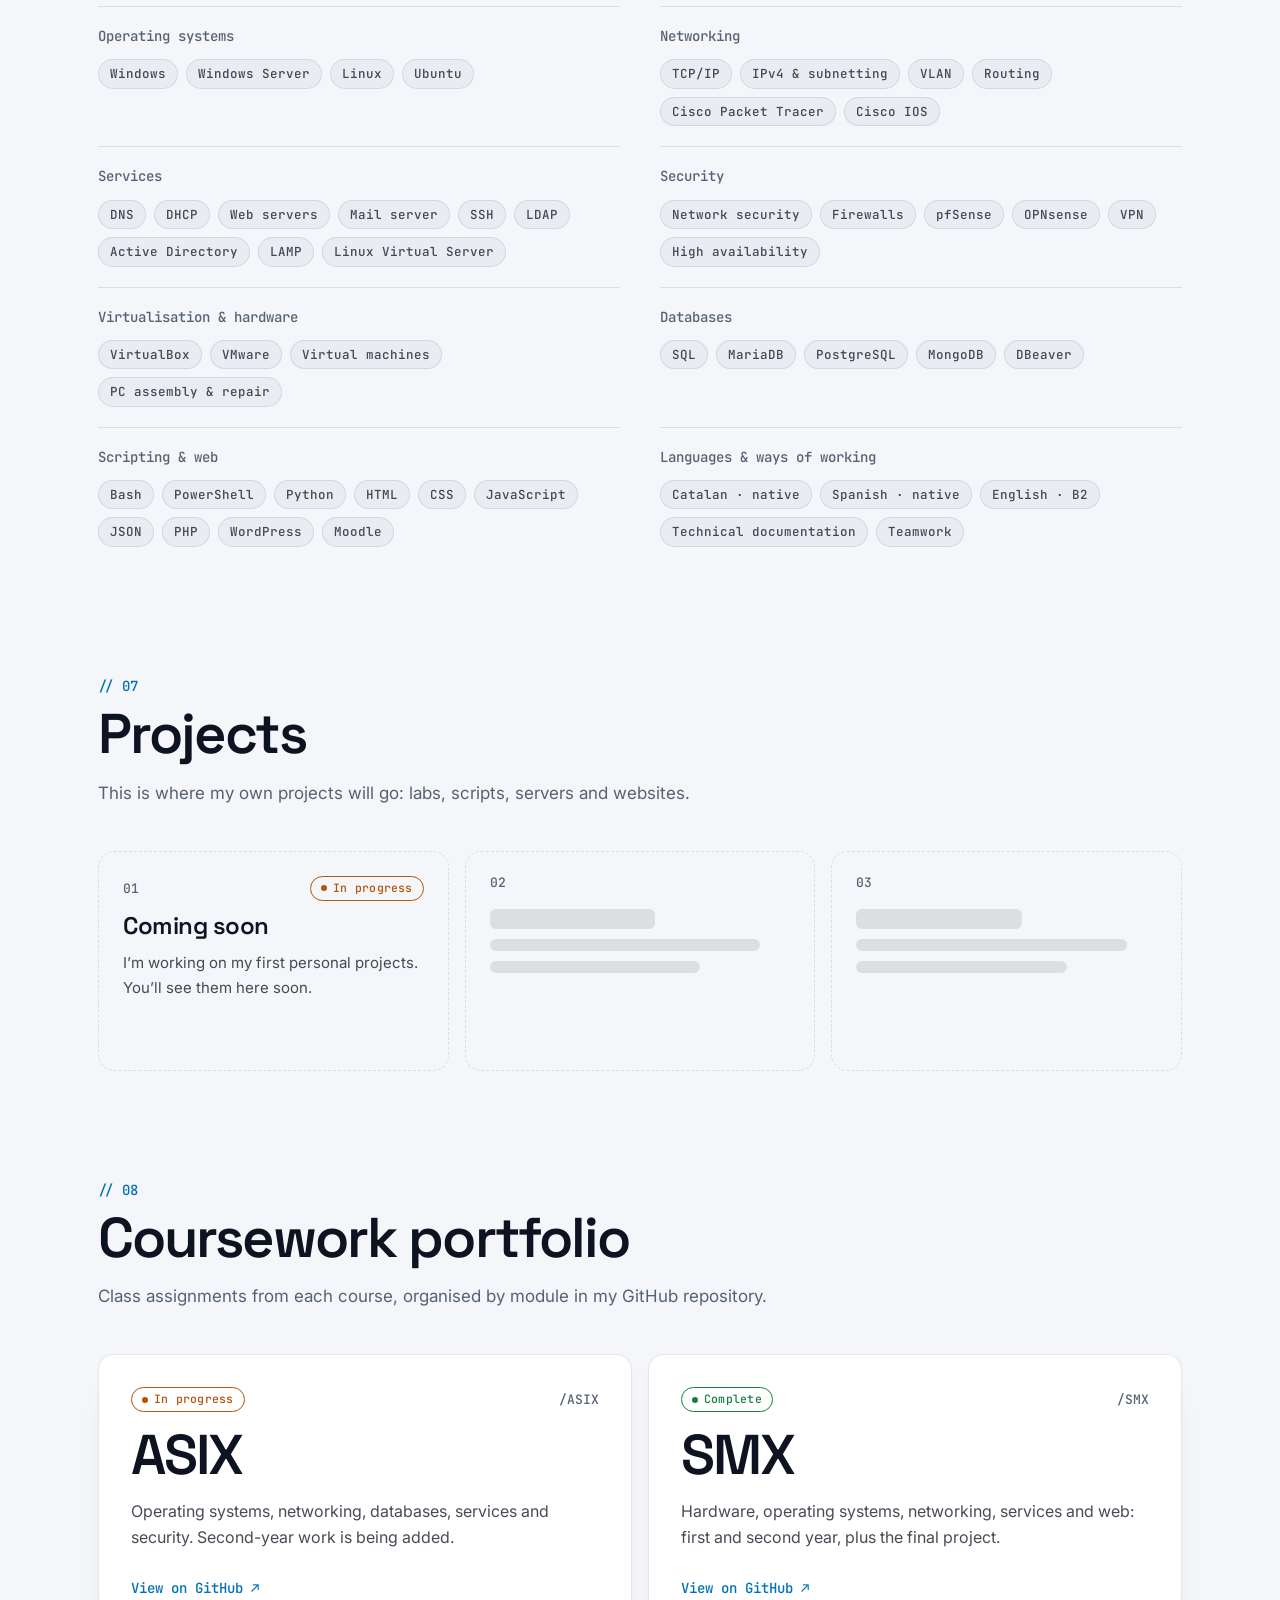
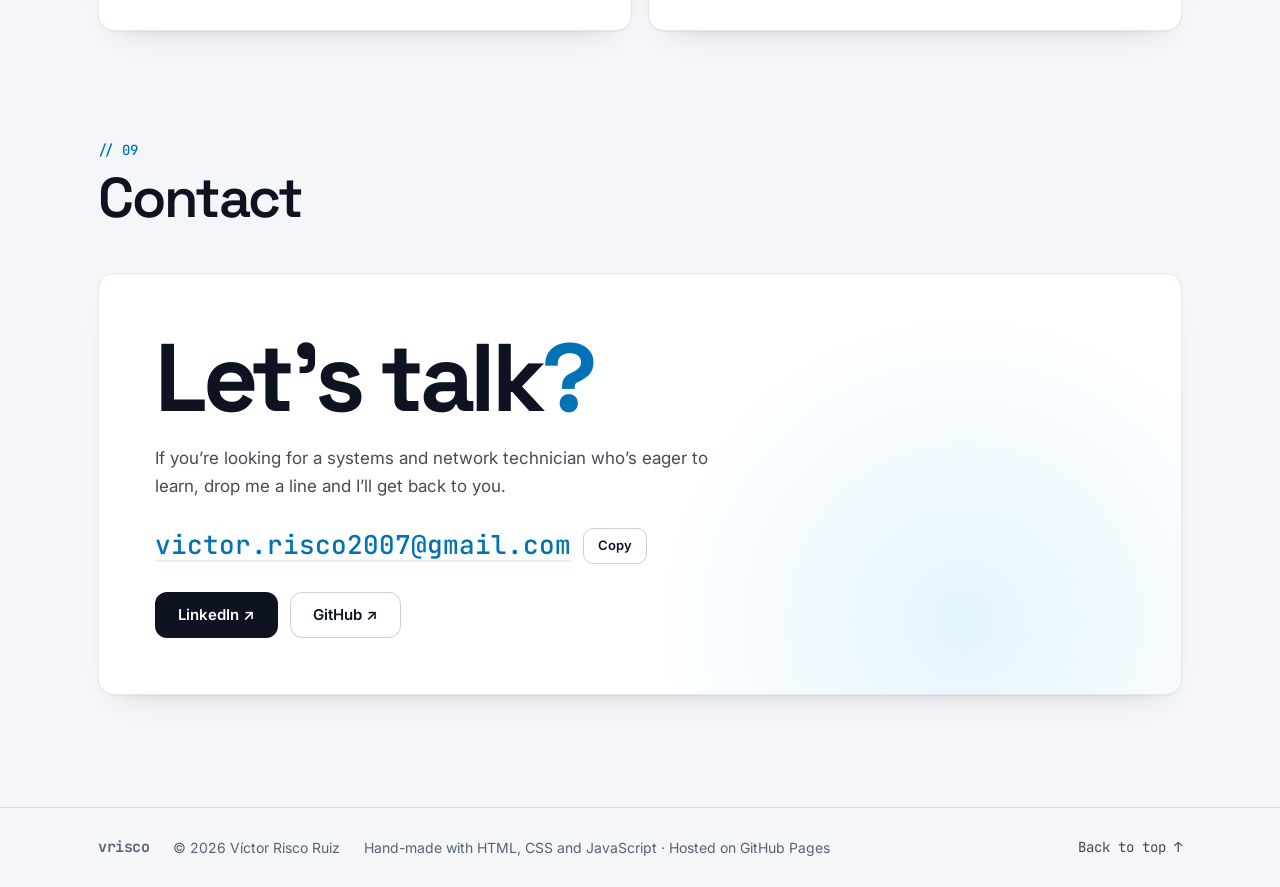
==== commit 7aeae39d: "La intro sale en cada carga de la página (también con F5) Co-Authored-By: Claude Opus 5.5 <noreply@a" ====
--- a/index.html
+++ b/index.html
@@ -14,7 +14,7 @@
   <link rel="preconnect" href="https://fonts.googleapis.com">
   <link rel="preconnect" href="https://fonts.gstatic.com" crossorigin>
   <link rel="stylesheet" href="https://fonts.googleapis.com/css2?family=Inter:wght@400;500;600&family=JetBrains+Mono:wght@400;500&family=Space+Grotesk:wght@500;600;700&display=swap">
-  <link rel="stylesheet" href="assets/css/styles.css?v=20261117a">
+  <link rel="stylesheet" href="assets/css/styles.css?v=20261117b">
   <script>
     (function () {
       var d = document.documentElement, t = null;
@@ -24,11 +24,9 @@
         t = window.matchMedia && matchMedia('(prefers-color-scheme: light)').matches ? 'light' : 'dark';
       }
       d.setAttribute('data-theme', t);
-      /* intro «descifrado»: solo la primera vez en cada visita */
-      var seen = false;
-      try { seen = sessionStorage.getItem('vrisco-intro') === '1'; } catch (e) {}
+      /* intro «descifrado»: en cada carga (no sale con «reducir movimiento») */
       var calm = window.matchMedia && matchMedia('(prefers-reduced-motion: reduce)').matches;
-      d.className += (seen || calm) ? ' no-intro' : ' intro-on';
+      d.className += calm ? ' no-intro' : ' intro-on';
       setTimeout(function () { d.classList.remove('intro-on'); }, 6000);
     })();
   </script>
@@ -534,7 +532,7 @@
     </div>
   </footer>
 
-  <script src="assets/js/i18n.js?v=20261117a"></script>
-  <script src="assets/js/main.js?v=20261117a"></script>
+  <script src="assets/js/i18n.js?v=20261117b"></script>
+  <script src="assets/js/main.js?v=20261117b"></script>
 </body>
 </html>
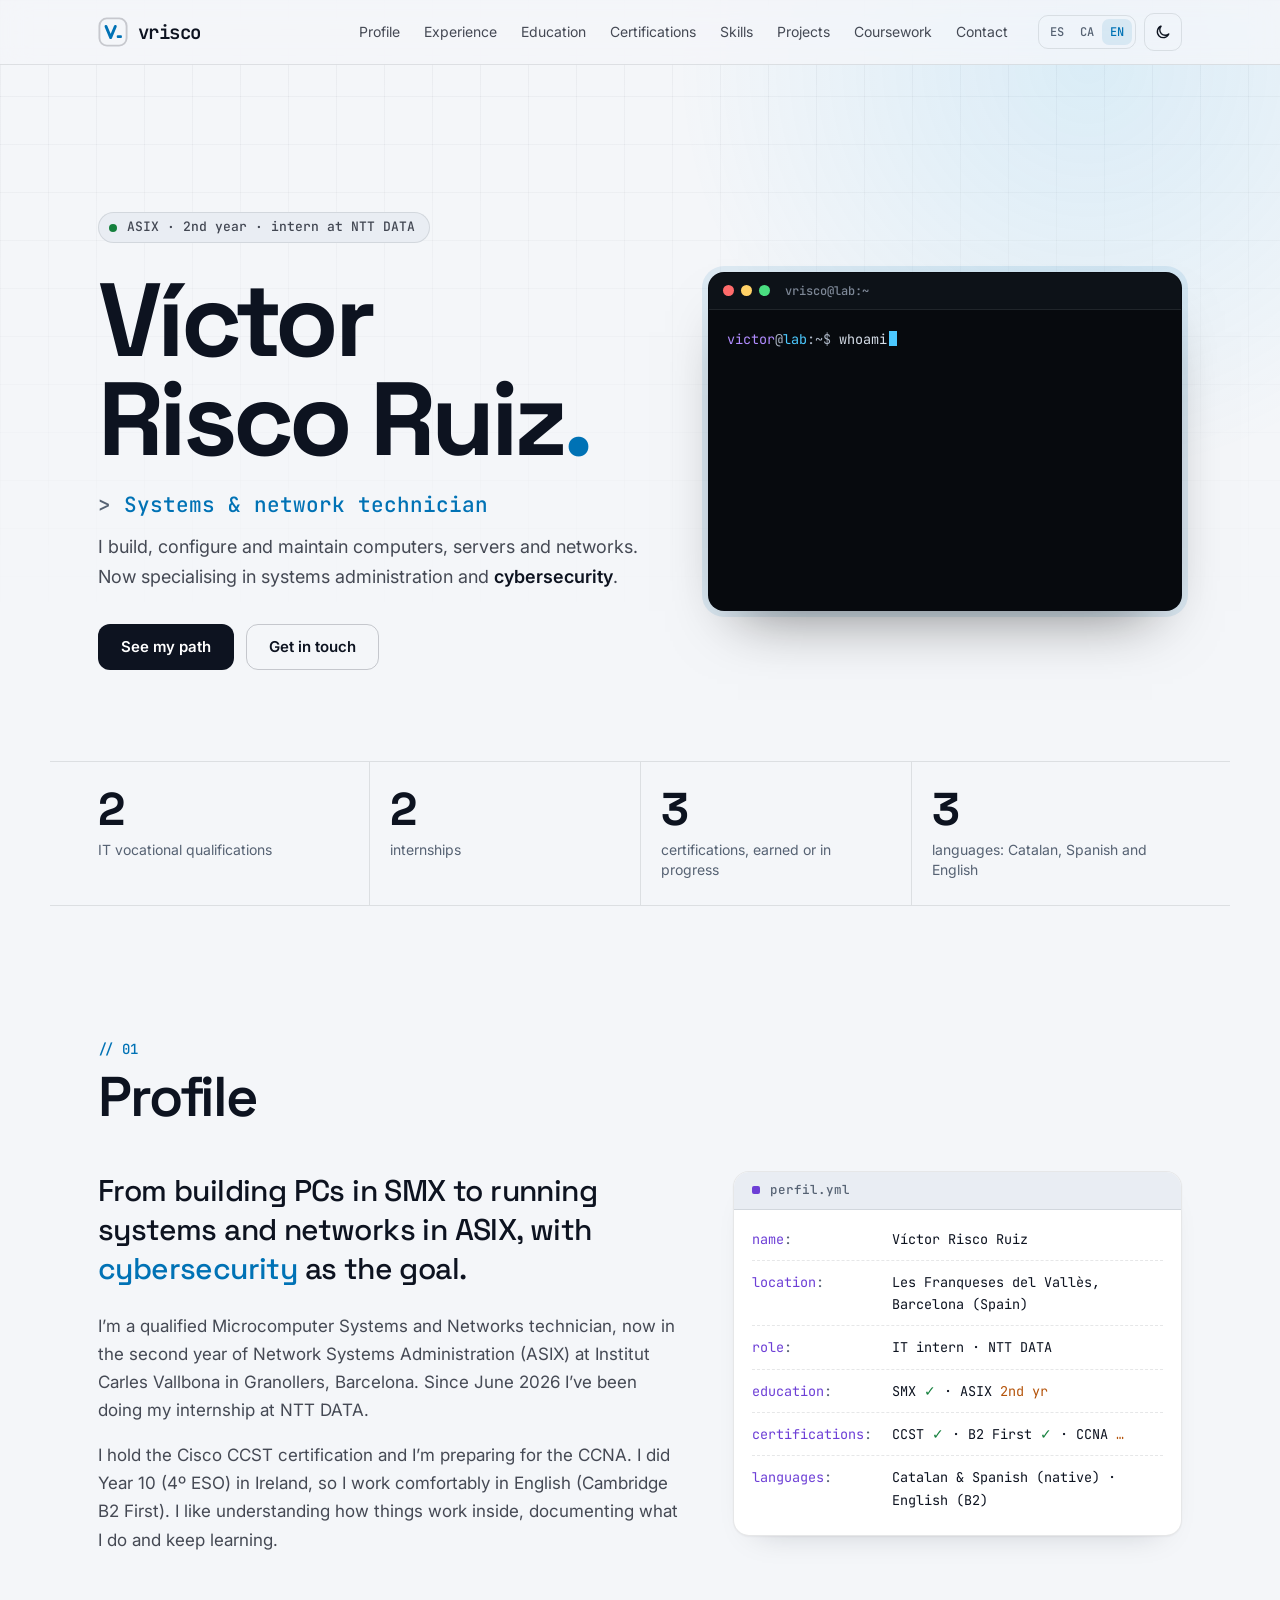
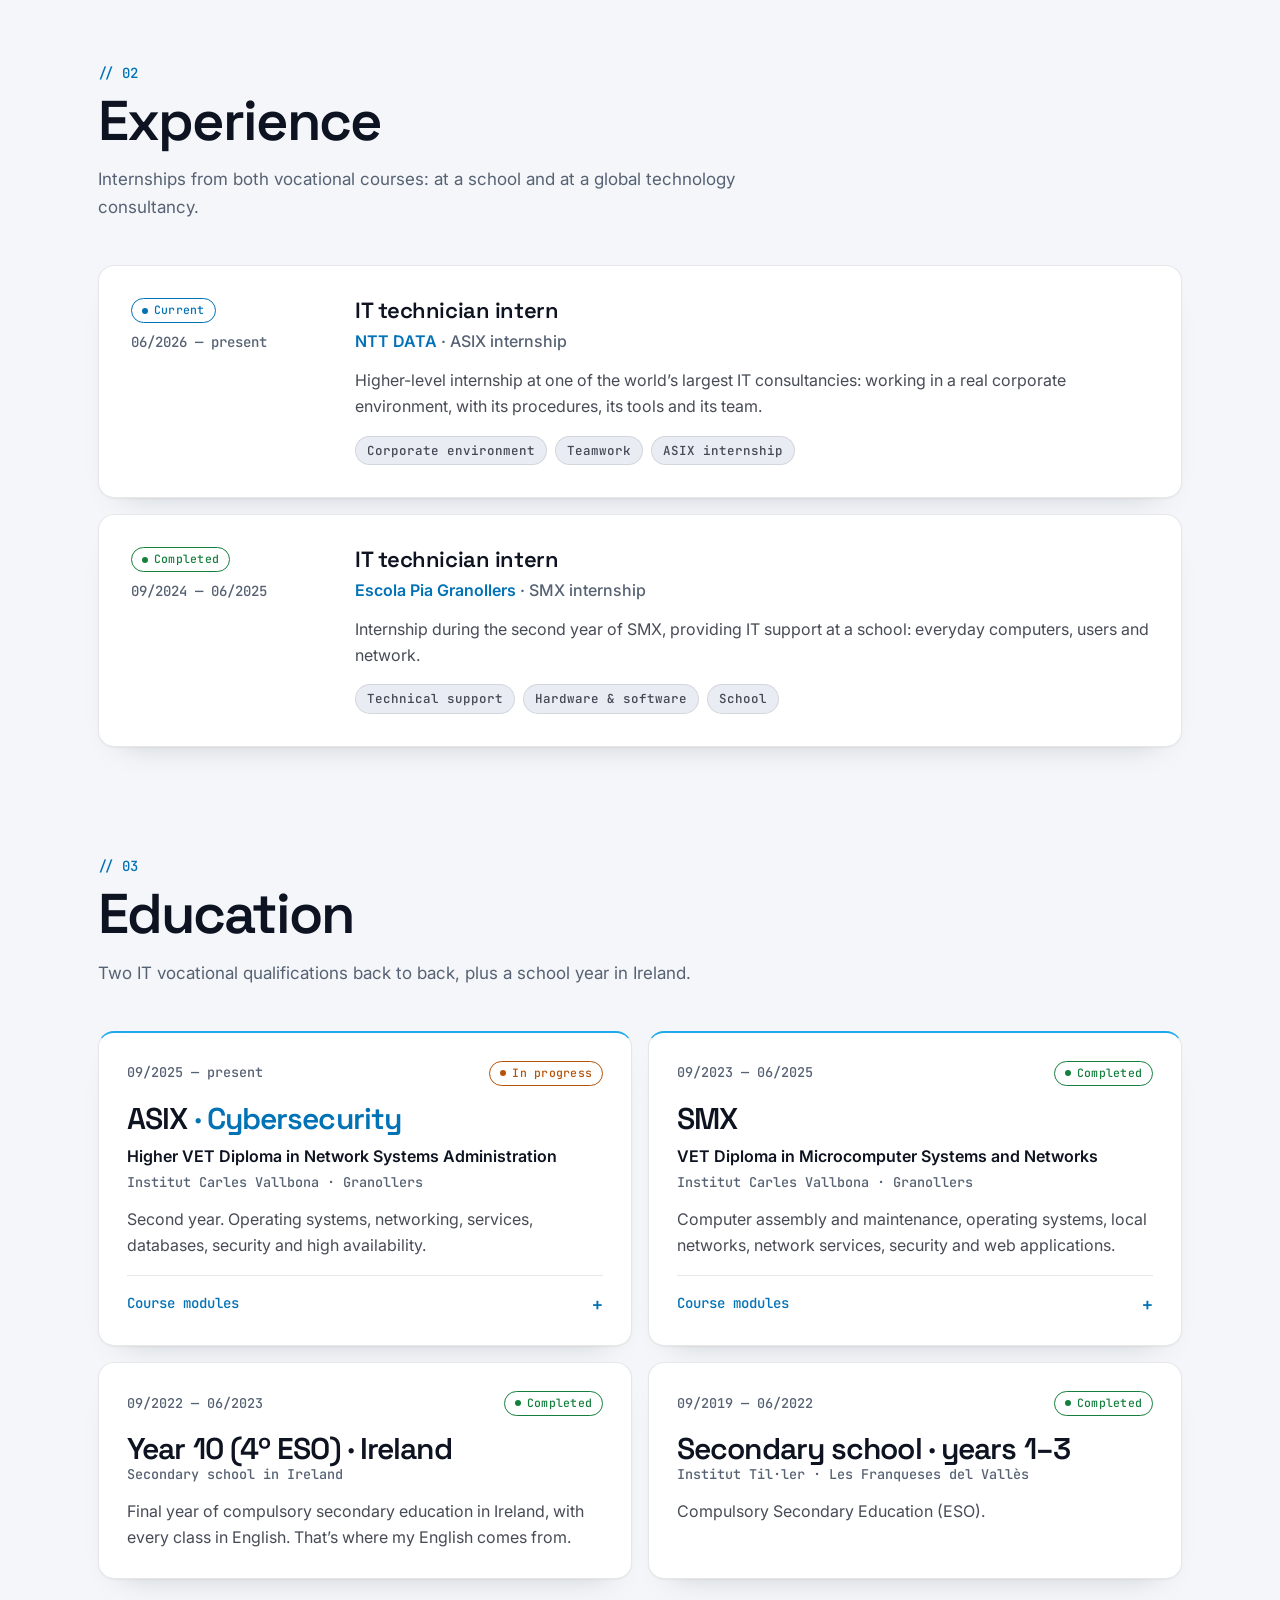
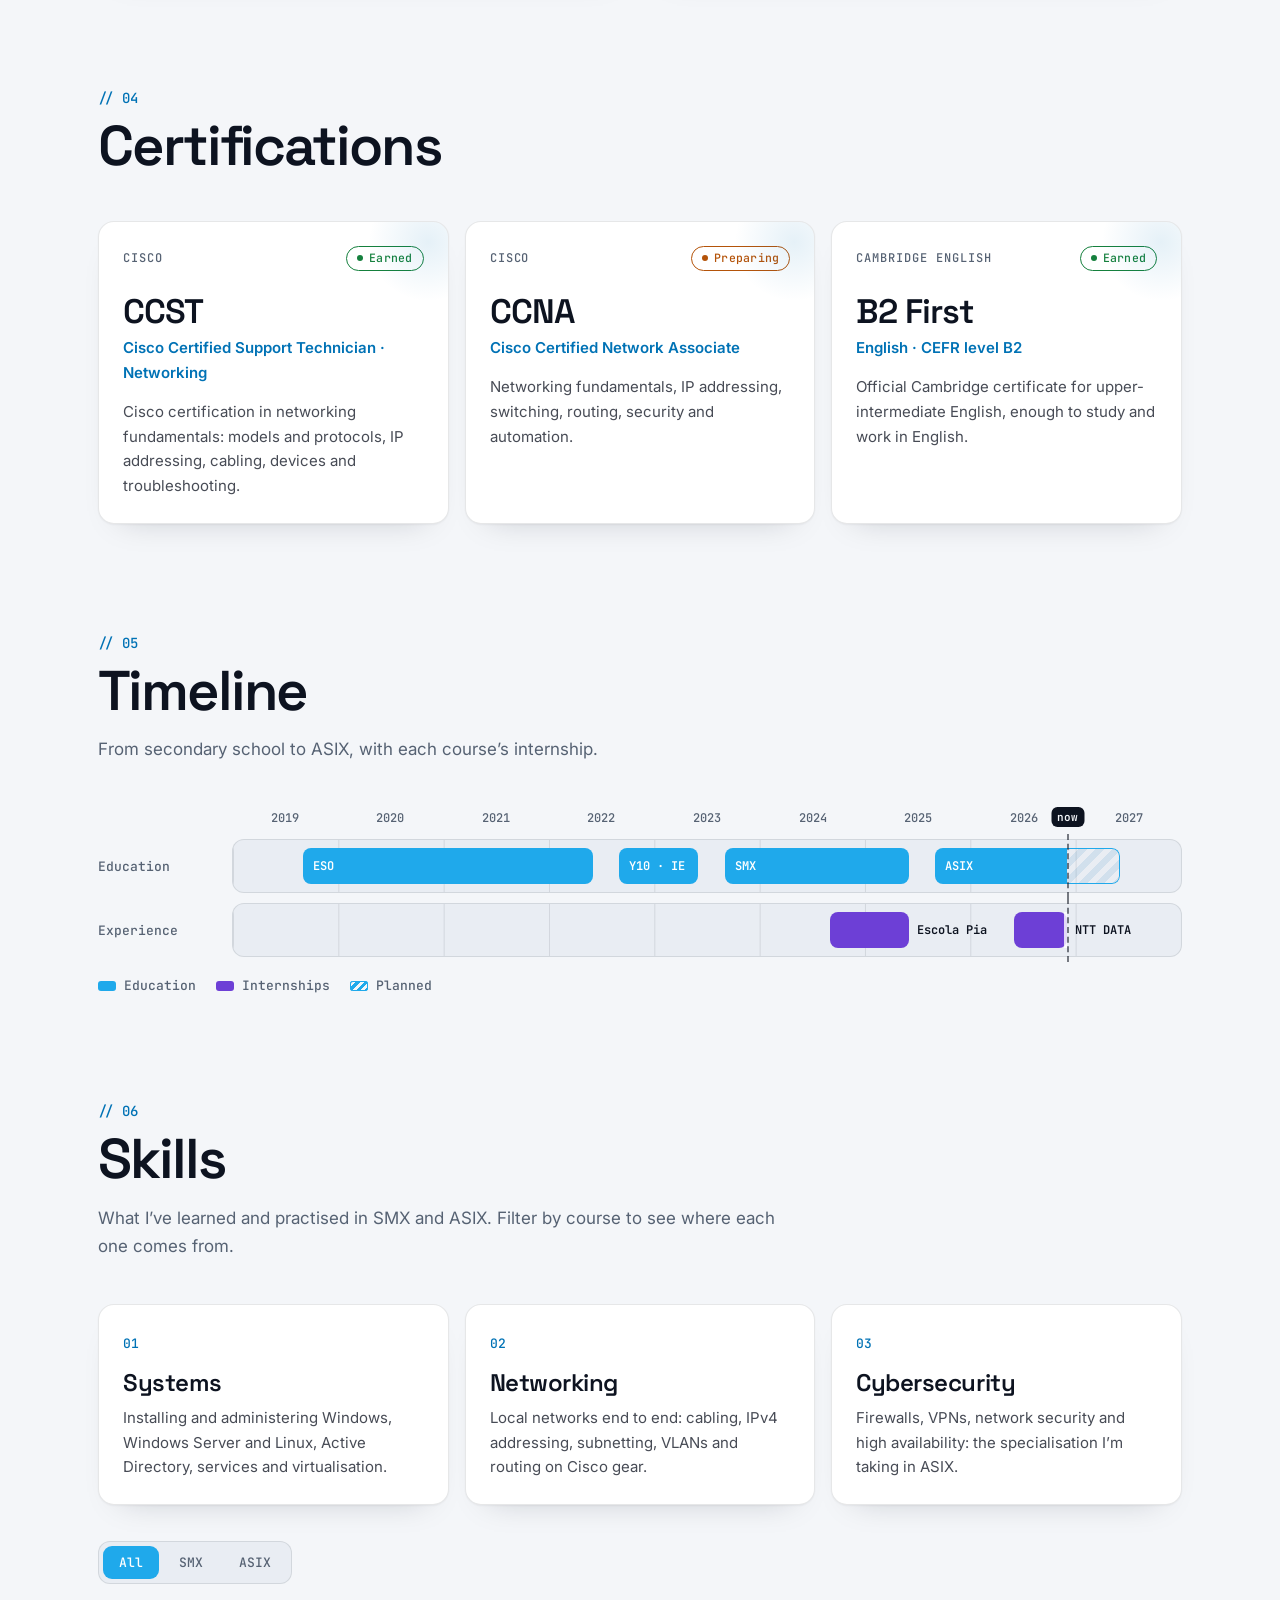
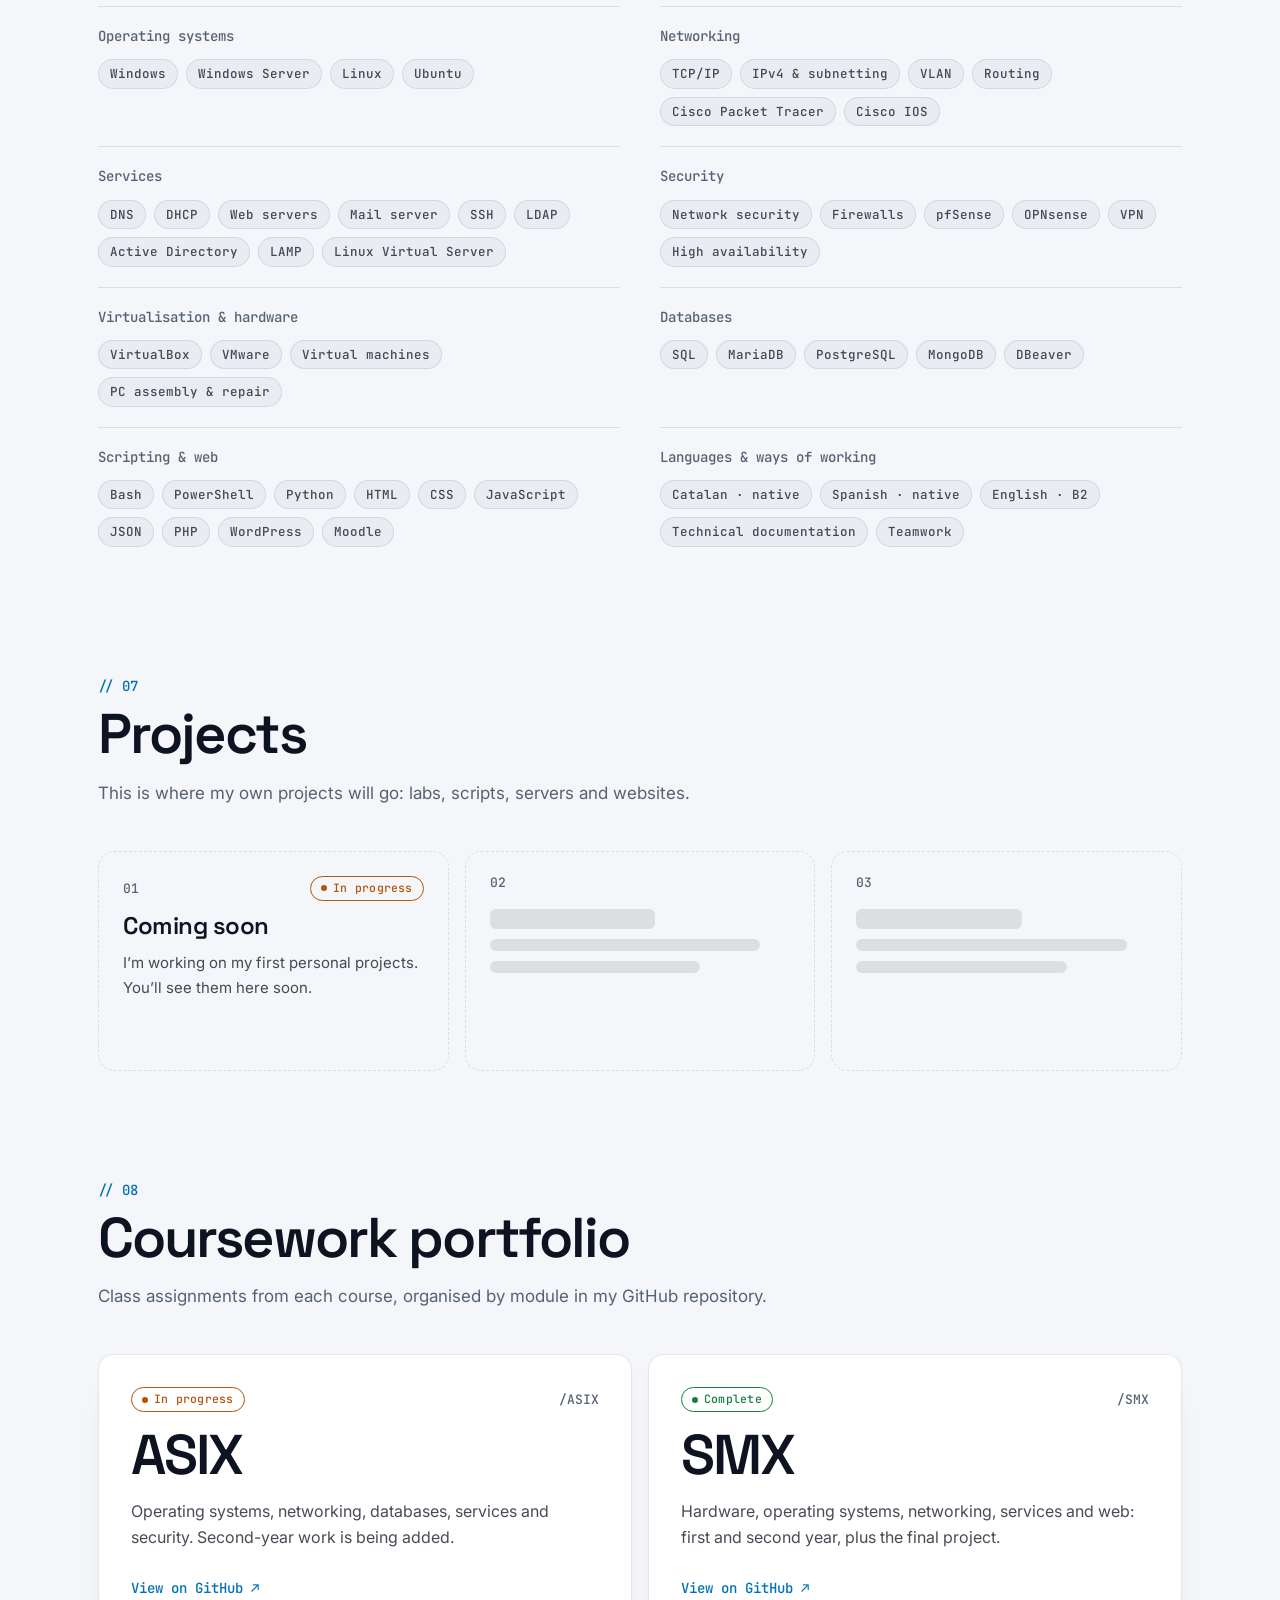
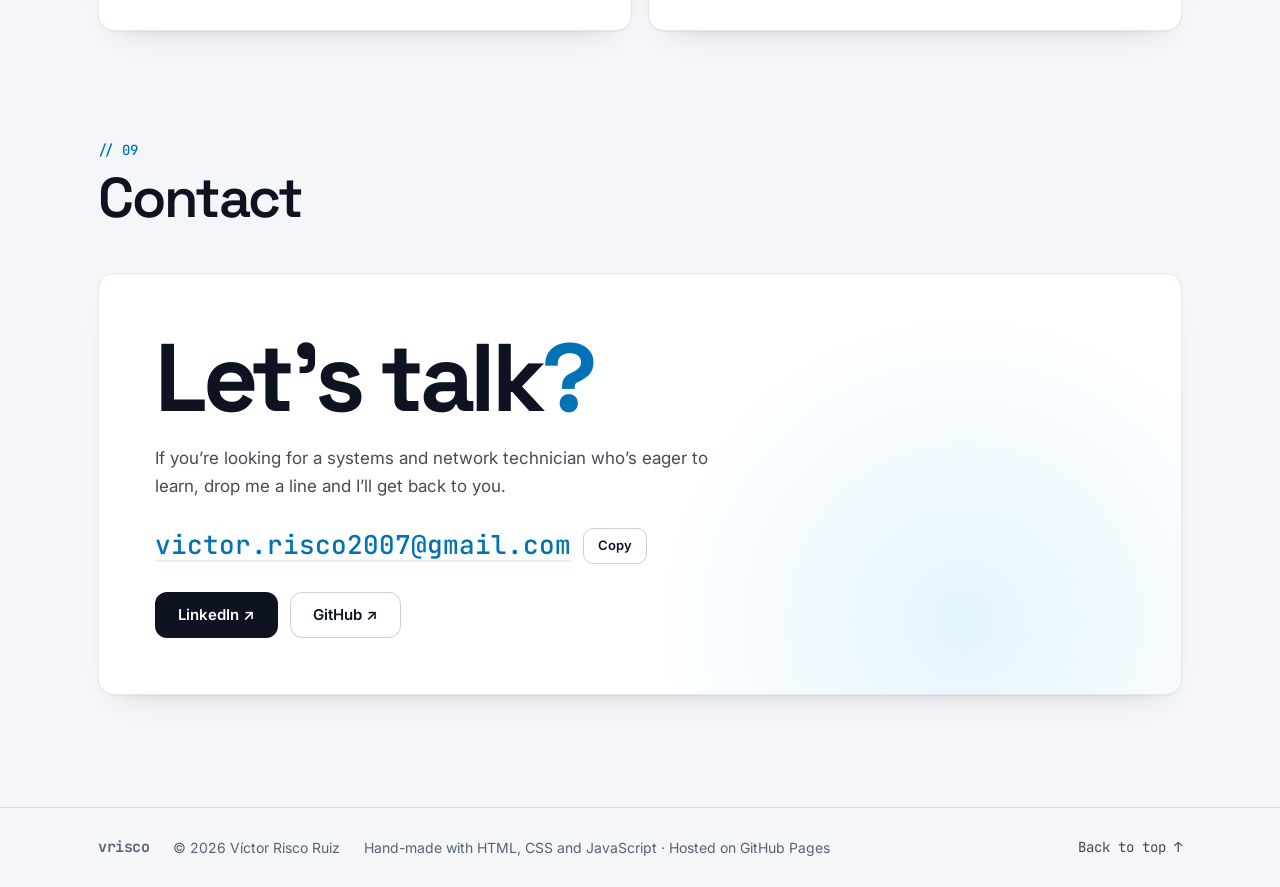
==== commit 99bd0ecf: "La intro sale aunque el sistema tenga las animaciones desactivadas Co-Authored-By: Claude Opus 5.5 <" ====
--- a/index.html
+++ b/index.html
@@ -14,7 +14,7 @@
   <link rel="preconnect" href="https://fonts.googleapis.com">
   <link rel="preconnect" href="https://fonts.gstatic.com" crossorigin>
   <link rel="stylesheet" href="https://fonts.googleapis.com/css2?family=Inter:wght@400;500;600&family=JetBrains+Mono:wght@400;500&family=Space+Grotesk:wght@500;600;700&display=swap">
-  <link rel="stylesheet" href="assets/css/styles.css?v=20261117b">
+  <link rel="stylesheet" href="assets/css/styles.css?v=20261117c">
   <script>
     (function () {
       var d = document.documentElement, t = null;
@@ -24,9 +24,8 @@
         t = window.matchMedia && matchMedia('(prefers-color-scheme: light)').matches ? 'light' : 'dark';
       }
       d.setAttribute('data-theme', t);
-      /* intro «descifrado»: en cada carga (no sale con «reducir movimiento») */
-      var calm = window.matchMedia && matchMedia('(prefers-reduced-motion: reduce)').matches;
-      d.className += calm ? ' no-intro' : ' intro-on';
+      /* intro «descifrado»: en cada carga */
+      d.className += ' intro-on';
       setTimeout(function () { d.classList.remove('intro-on'); }, 6000);
     })();
   </script>
@@ -532,7 +531,7 @@
     </div>
   </footer>
 
-  <script src="assets/js/i18n.js?v=20261117b"></script>
-  <script src="assets/js/main.js?v=20261117b"></script>
+  <script src="assets/js/i18n.js?v=20261117c"></script>
+  <script src="assets/js/main.js?v=20261117c"></script>
 </body>
 </html>
--- a/assets/css/styles.css
+++ b/assets/css/styles.css
@@ -532,6 +532,12 @@
   html { scroll-behavior: auto; }
   *, *::before, *::after { animation: none !important; transition: none !important; }
   .js .rv { opacity: 1; transform: none; }
+  /* la intro se muestra igual aunque el sistema tenga las animaciones desactivadas */
+  .js .splash { animation: sp-safety 0s 6s forwards !important; }
+  .sp-half { transition: transform .7s cubic-bezier(.77, 0, .18, 1) !important; }
+  .sp-c { transition: opacity .2s !important; }
+  .sp-skip { animation: sp-in .4s .8s forwards !important; }
+  .splash.fade .sp-skip { animation: none !important; }
 }
 
 /* ---------- Responsive ---------- */
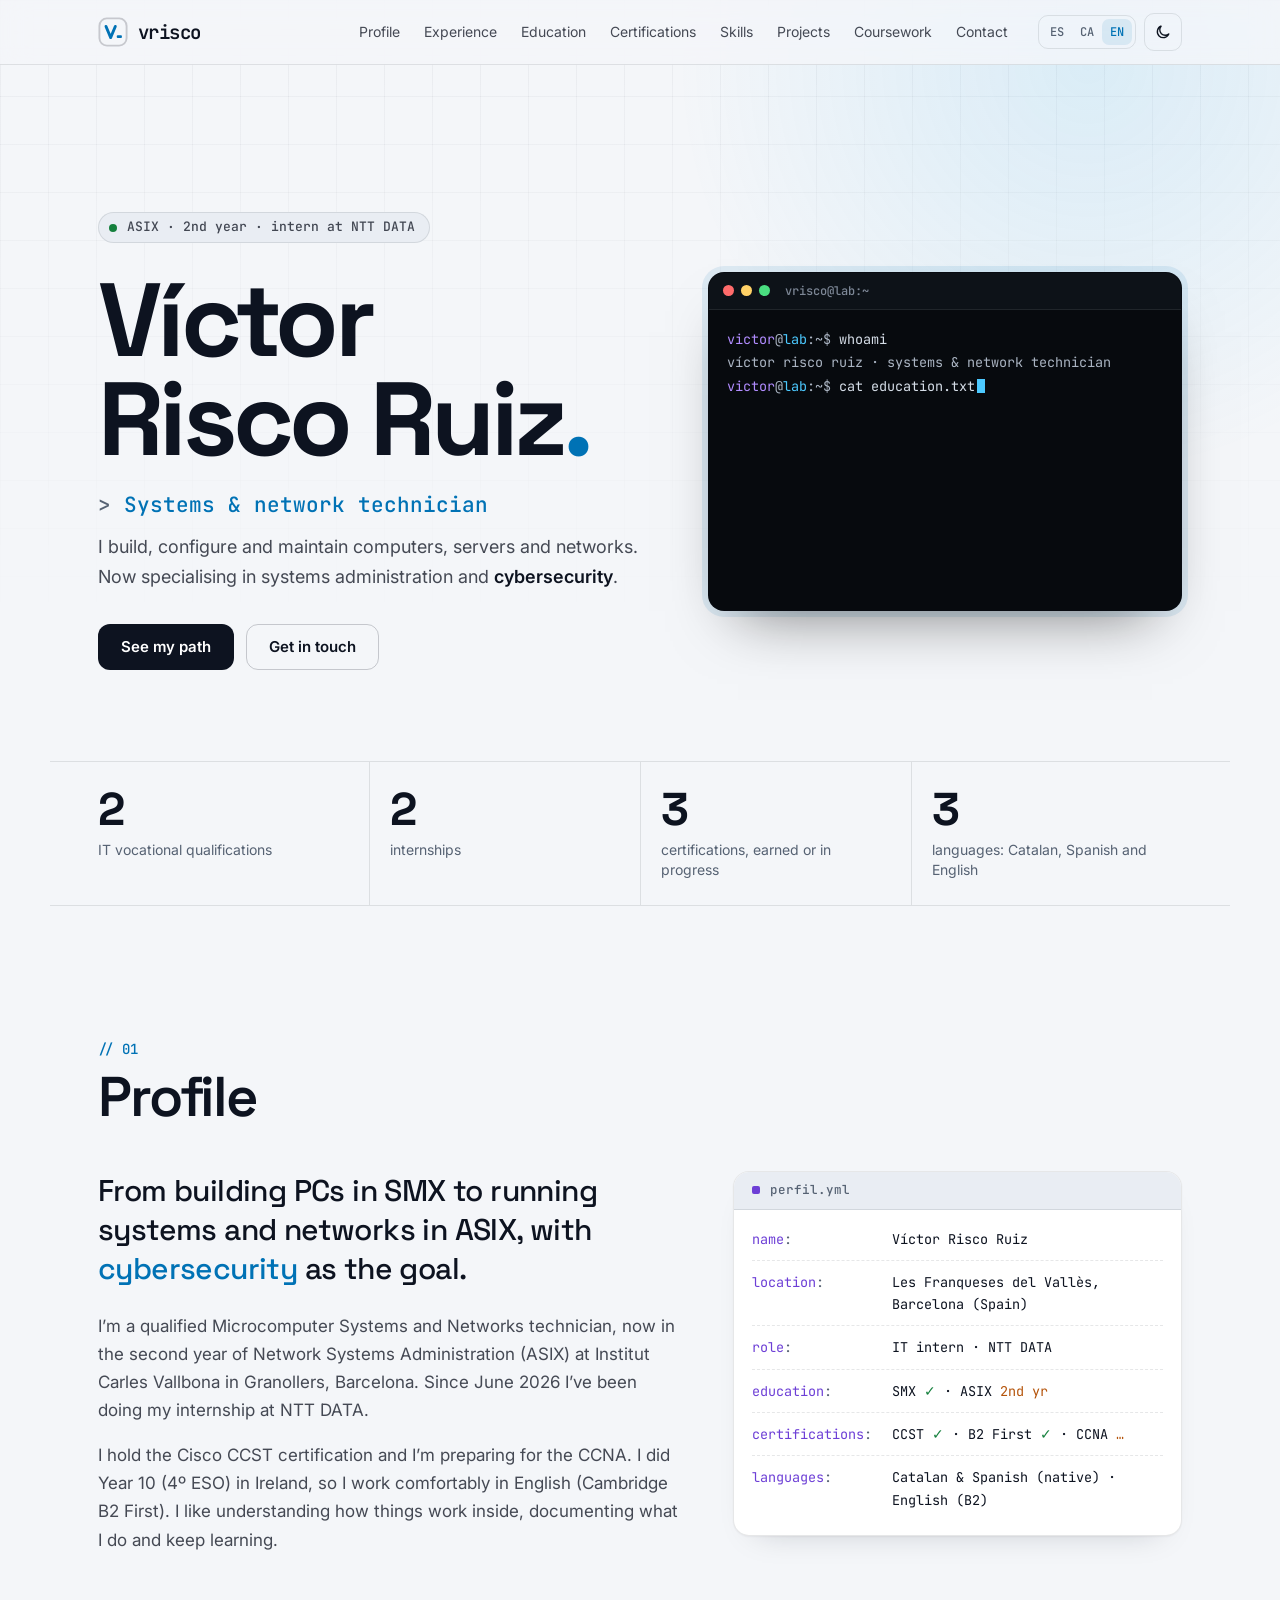
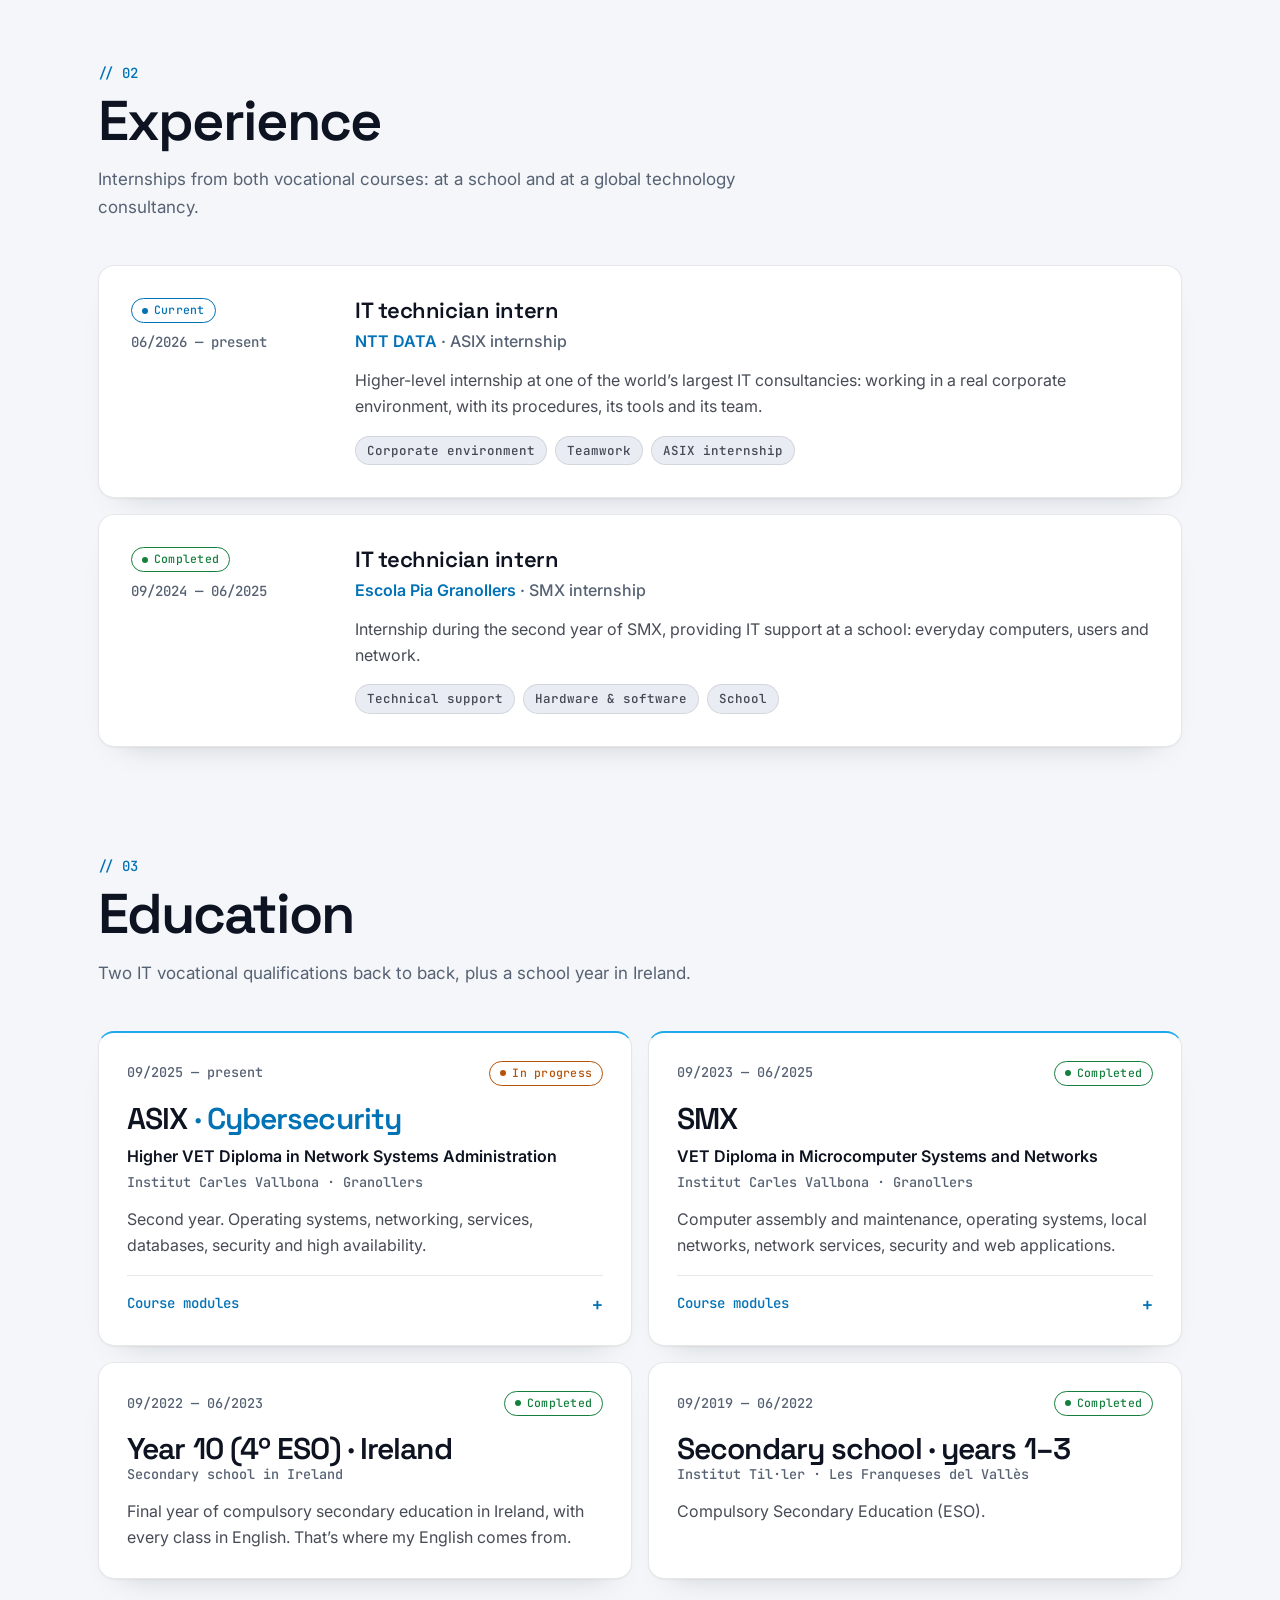
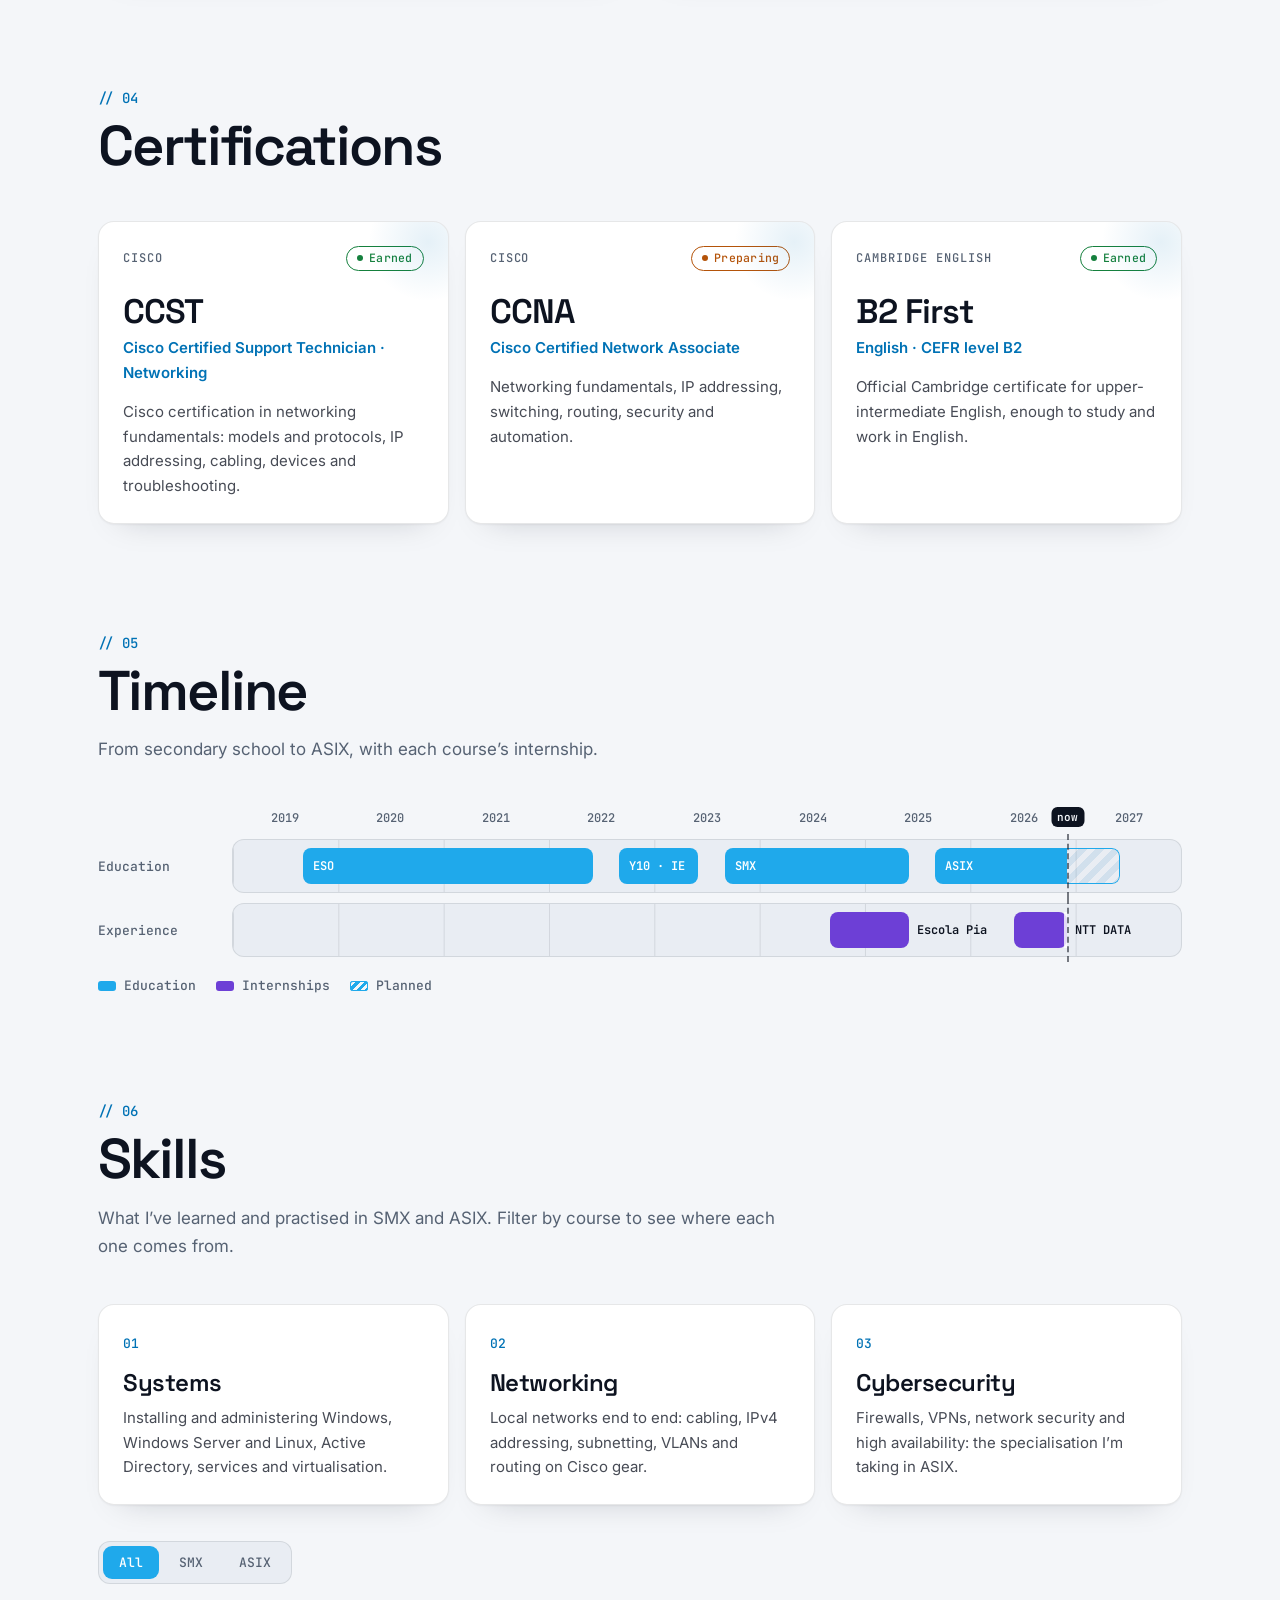
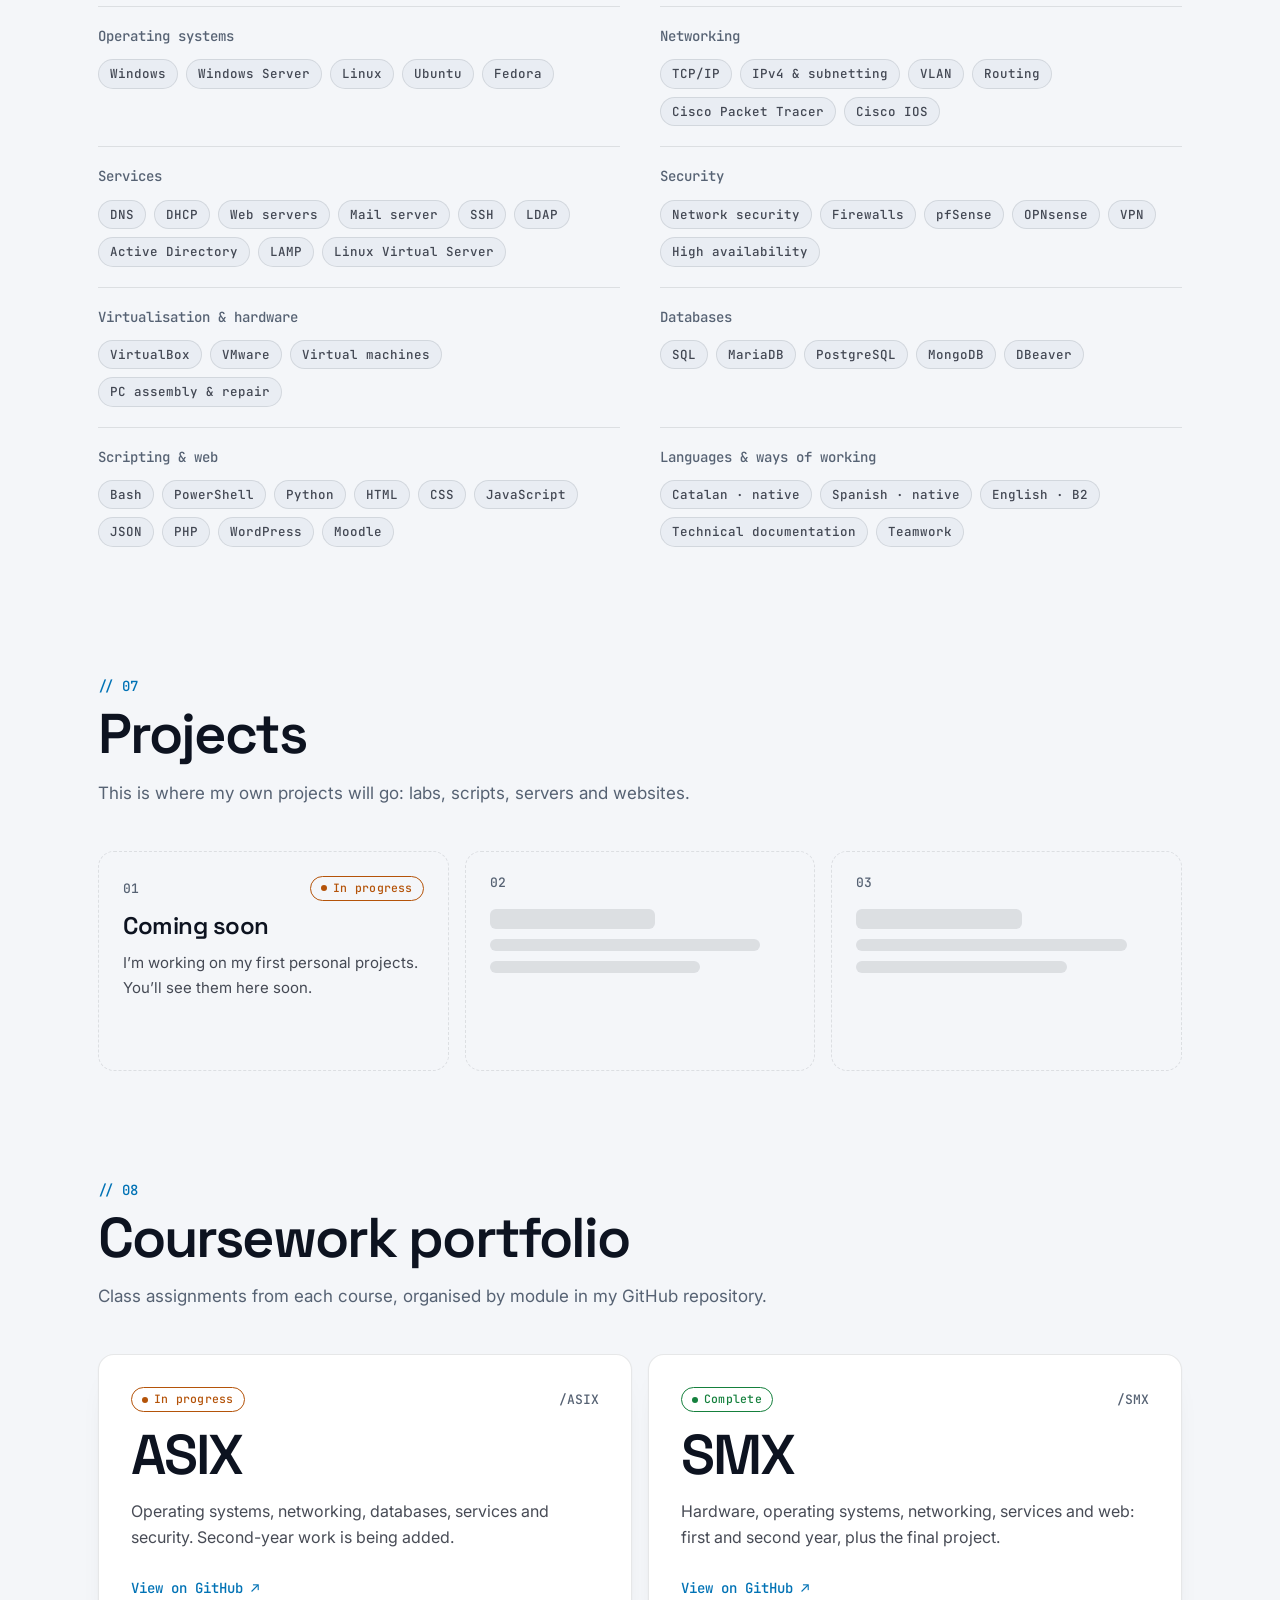
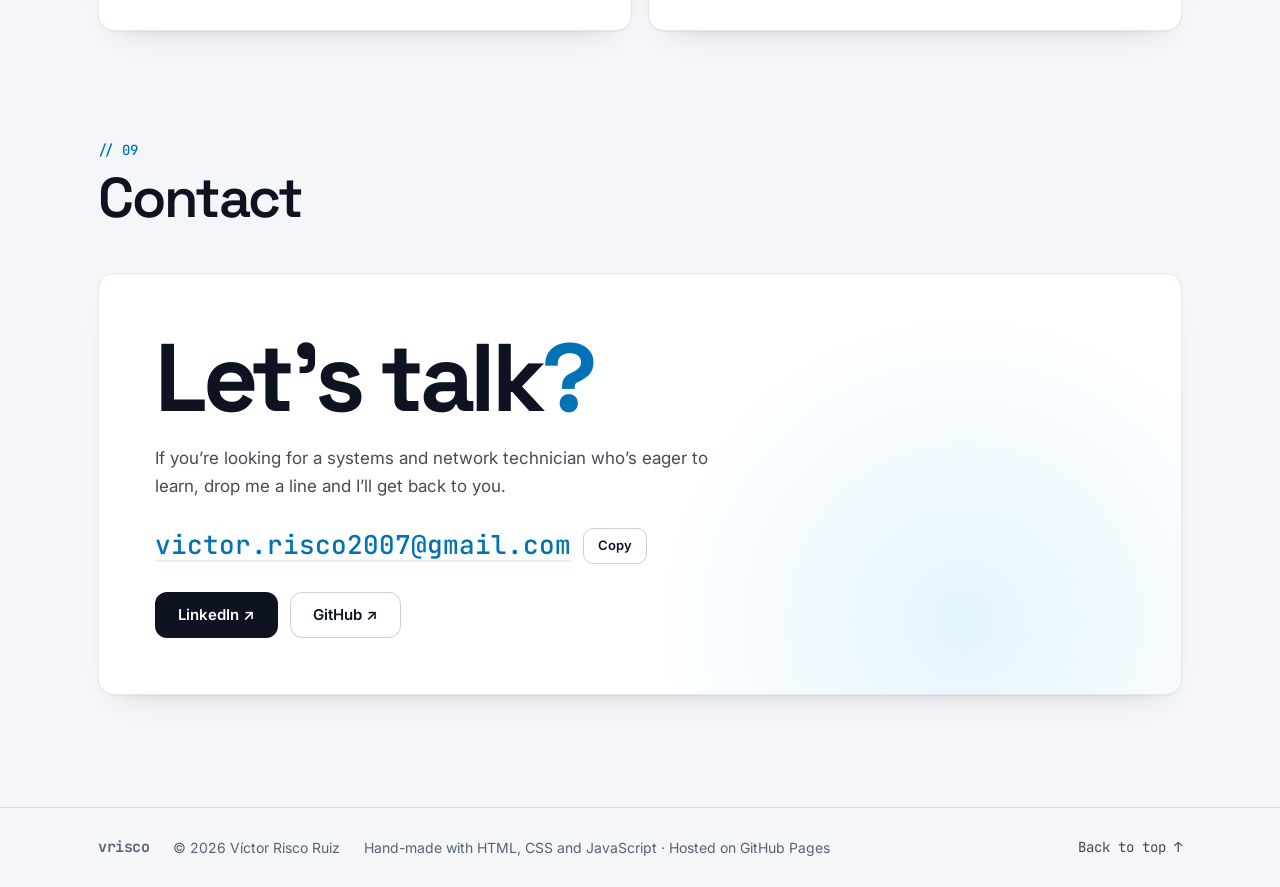
==== commit eb0be38c: "Añade Fedora a Habilidades (sistemas operativos) Co-Authored-By: Claude Opus 5.5 <noreply@anthropic." ====
--- a/index.html
+++ b/index.html
@@ -351,6 +351,7 @@
               <li data-c="smx asix">Windows Server</li>
               <li data-c="smx asix">Linux</li>
               <li data-c="smx">Ubuntu</li>
+              <li data-c="all">Fedora</li>
             </ul>
           </div>
           <div class="sk-group">
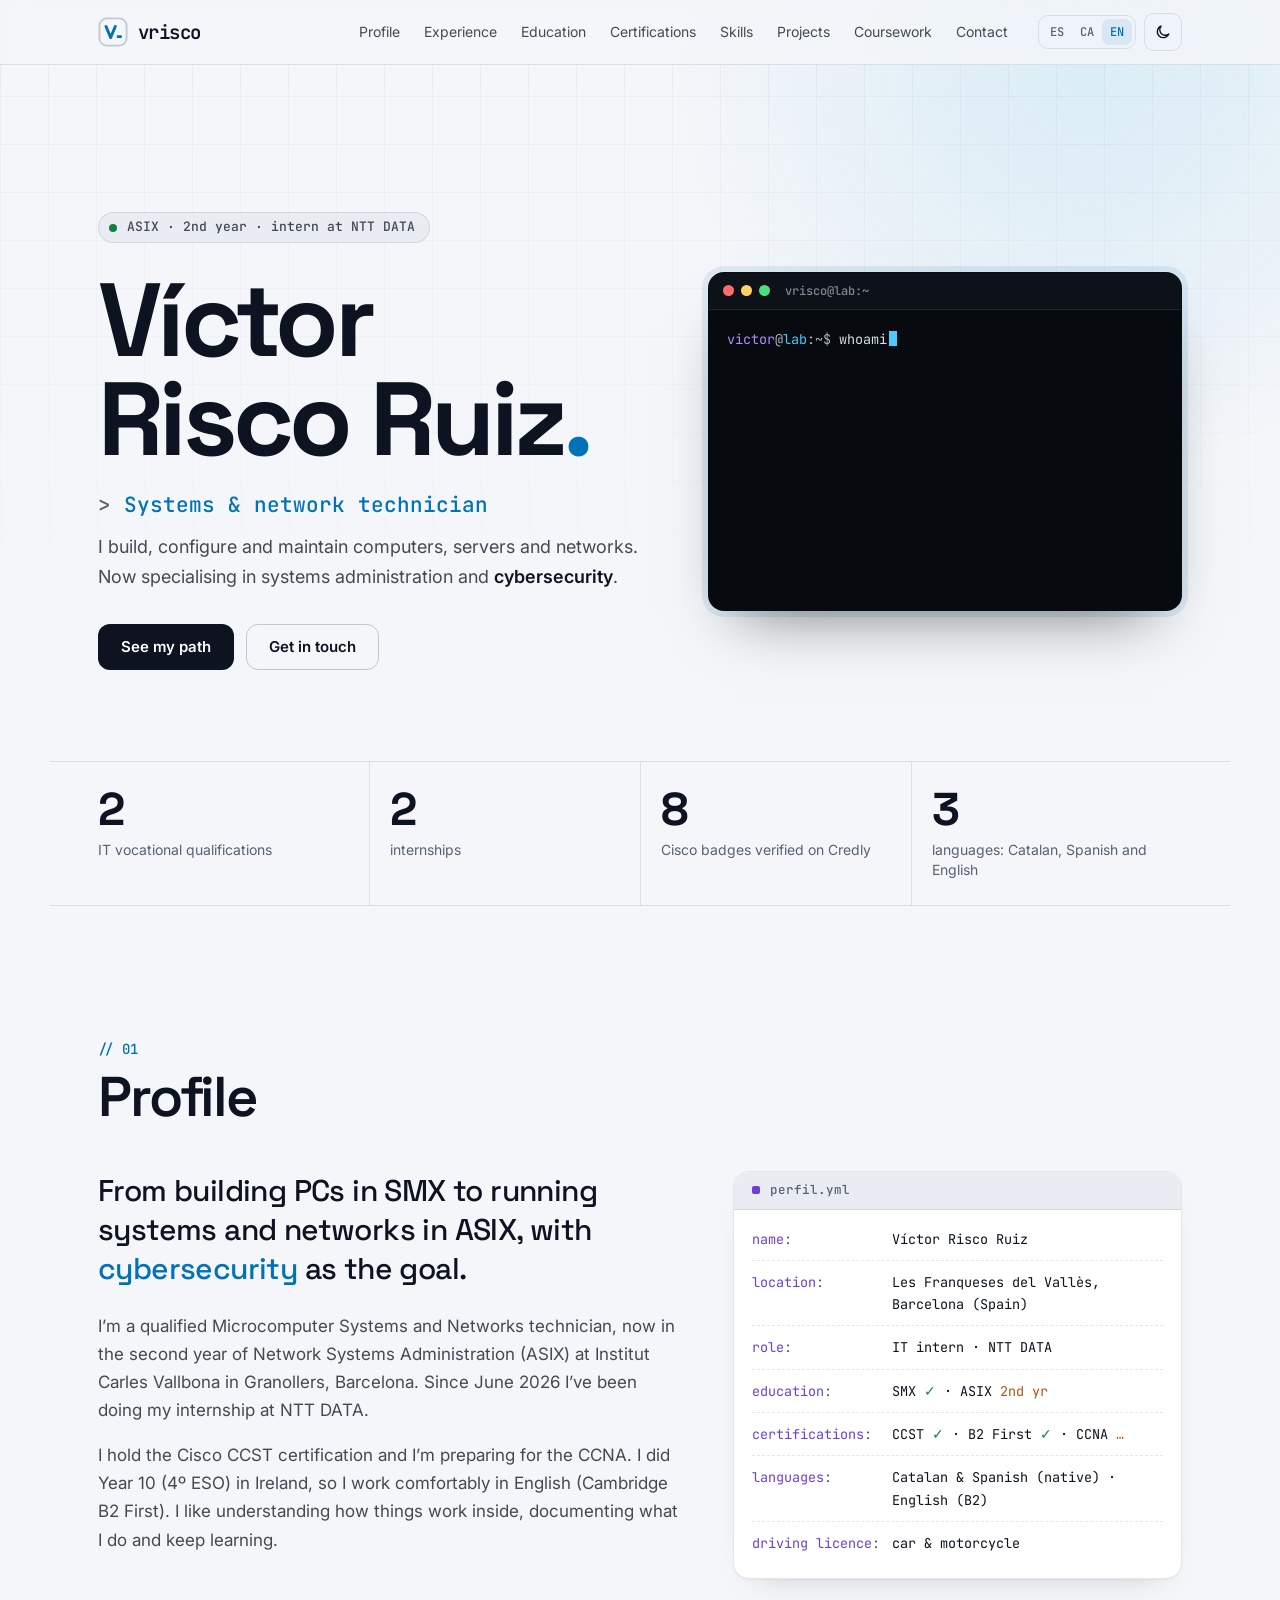
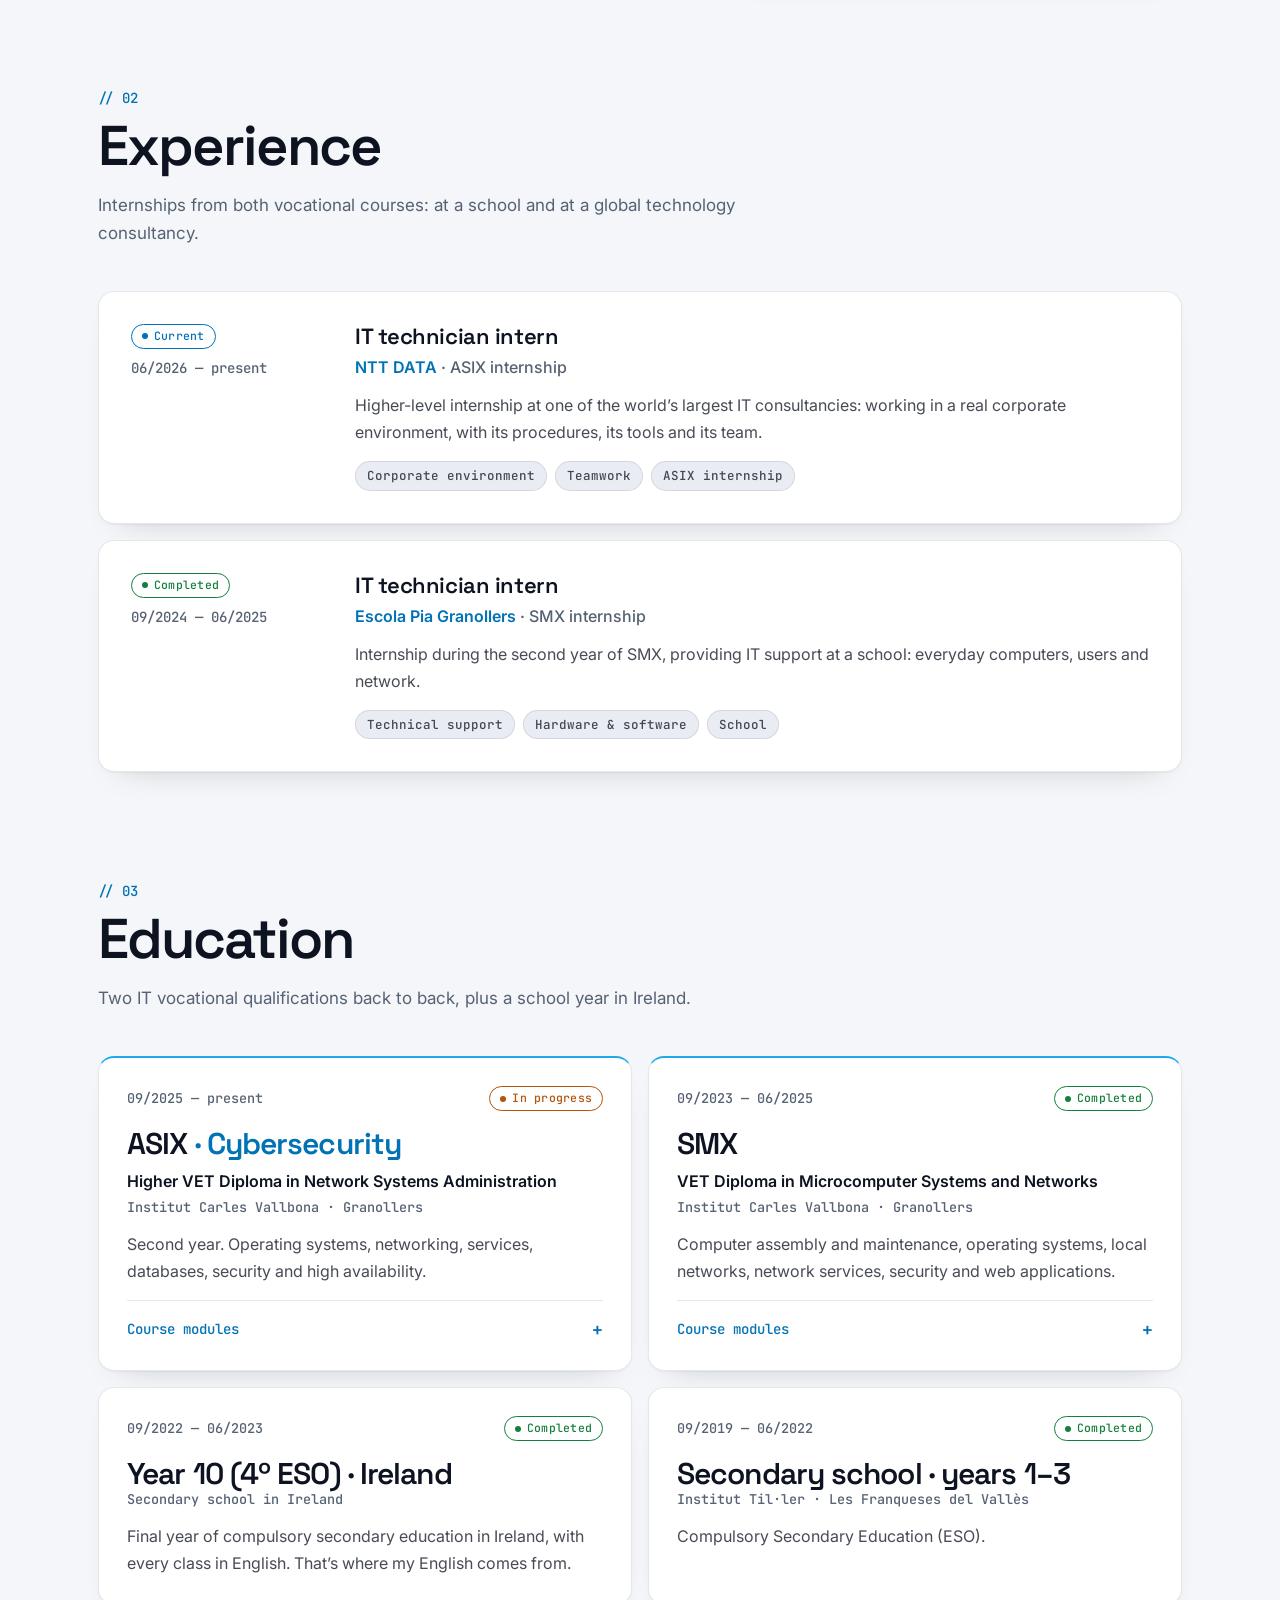
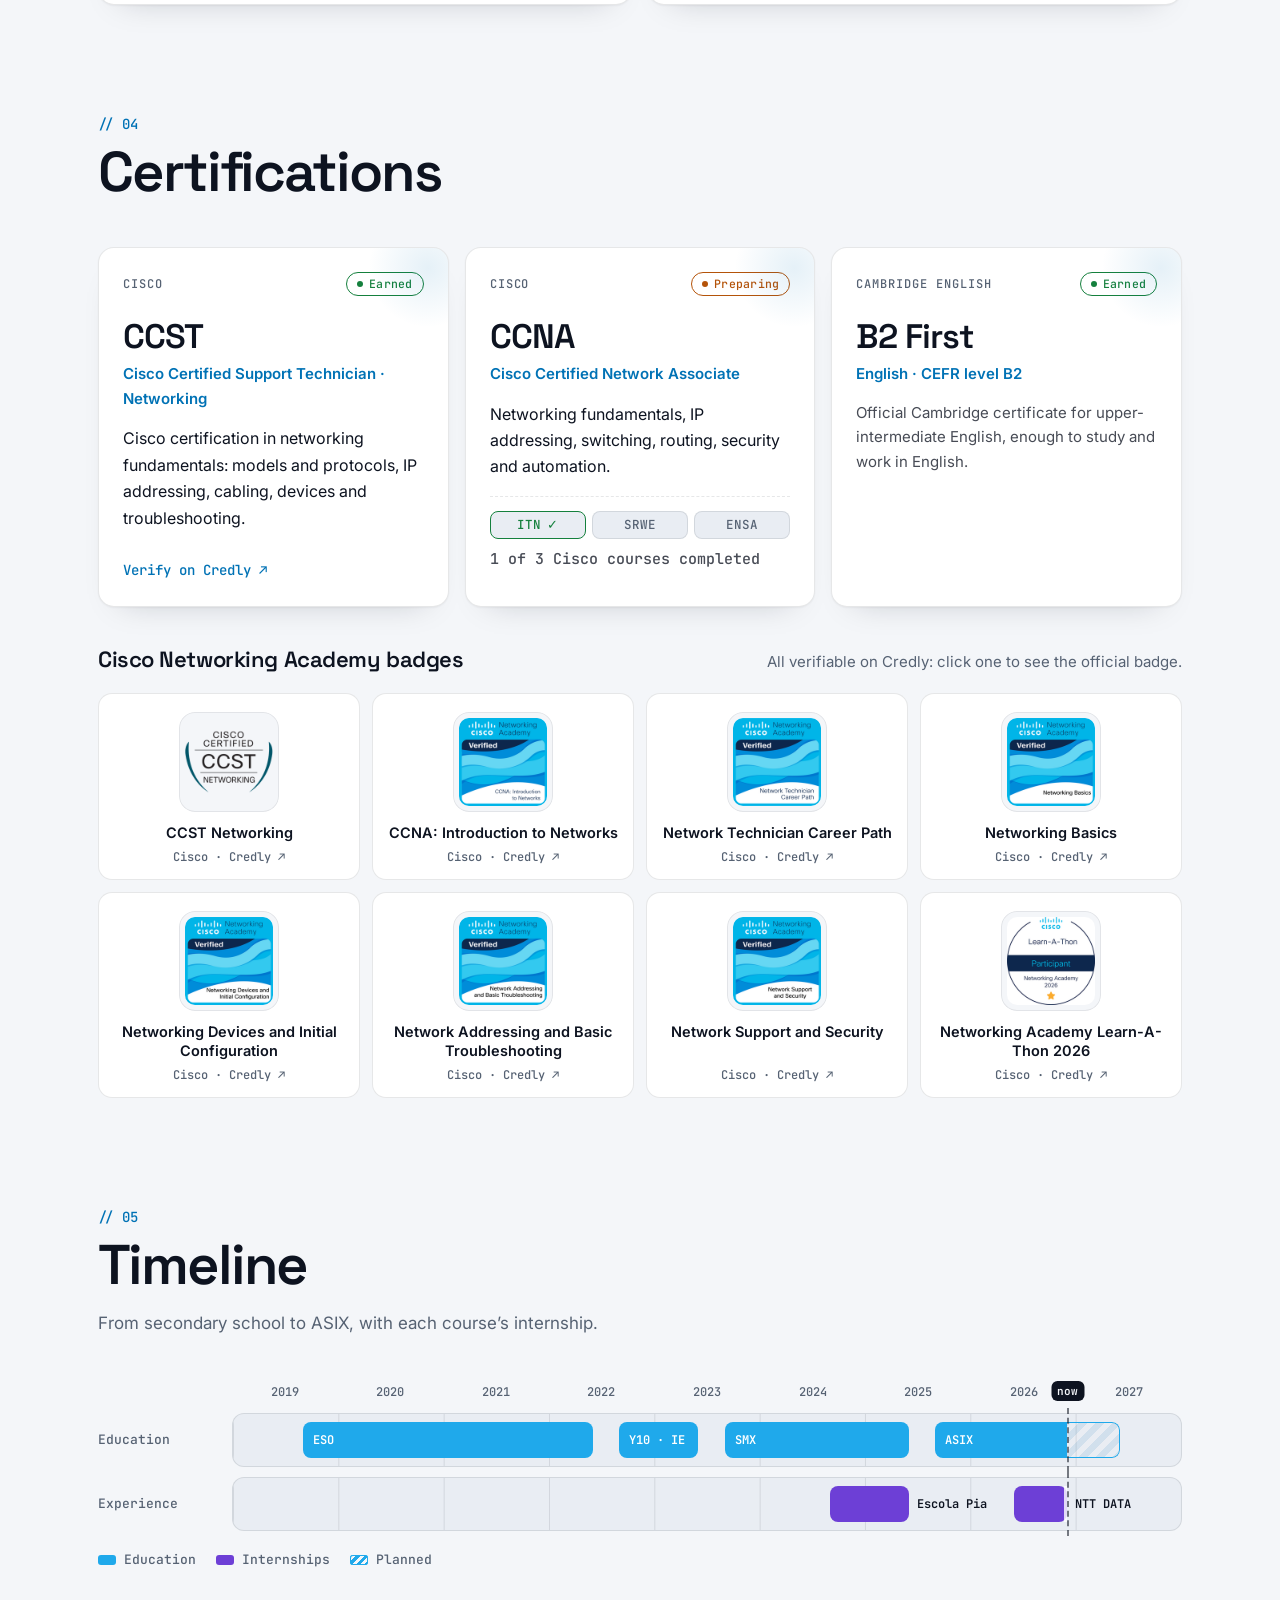
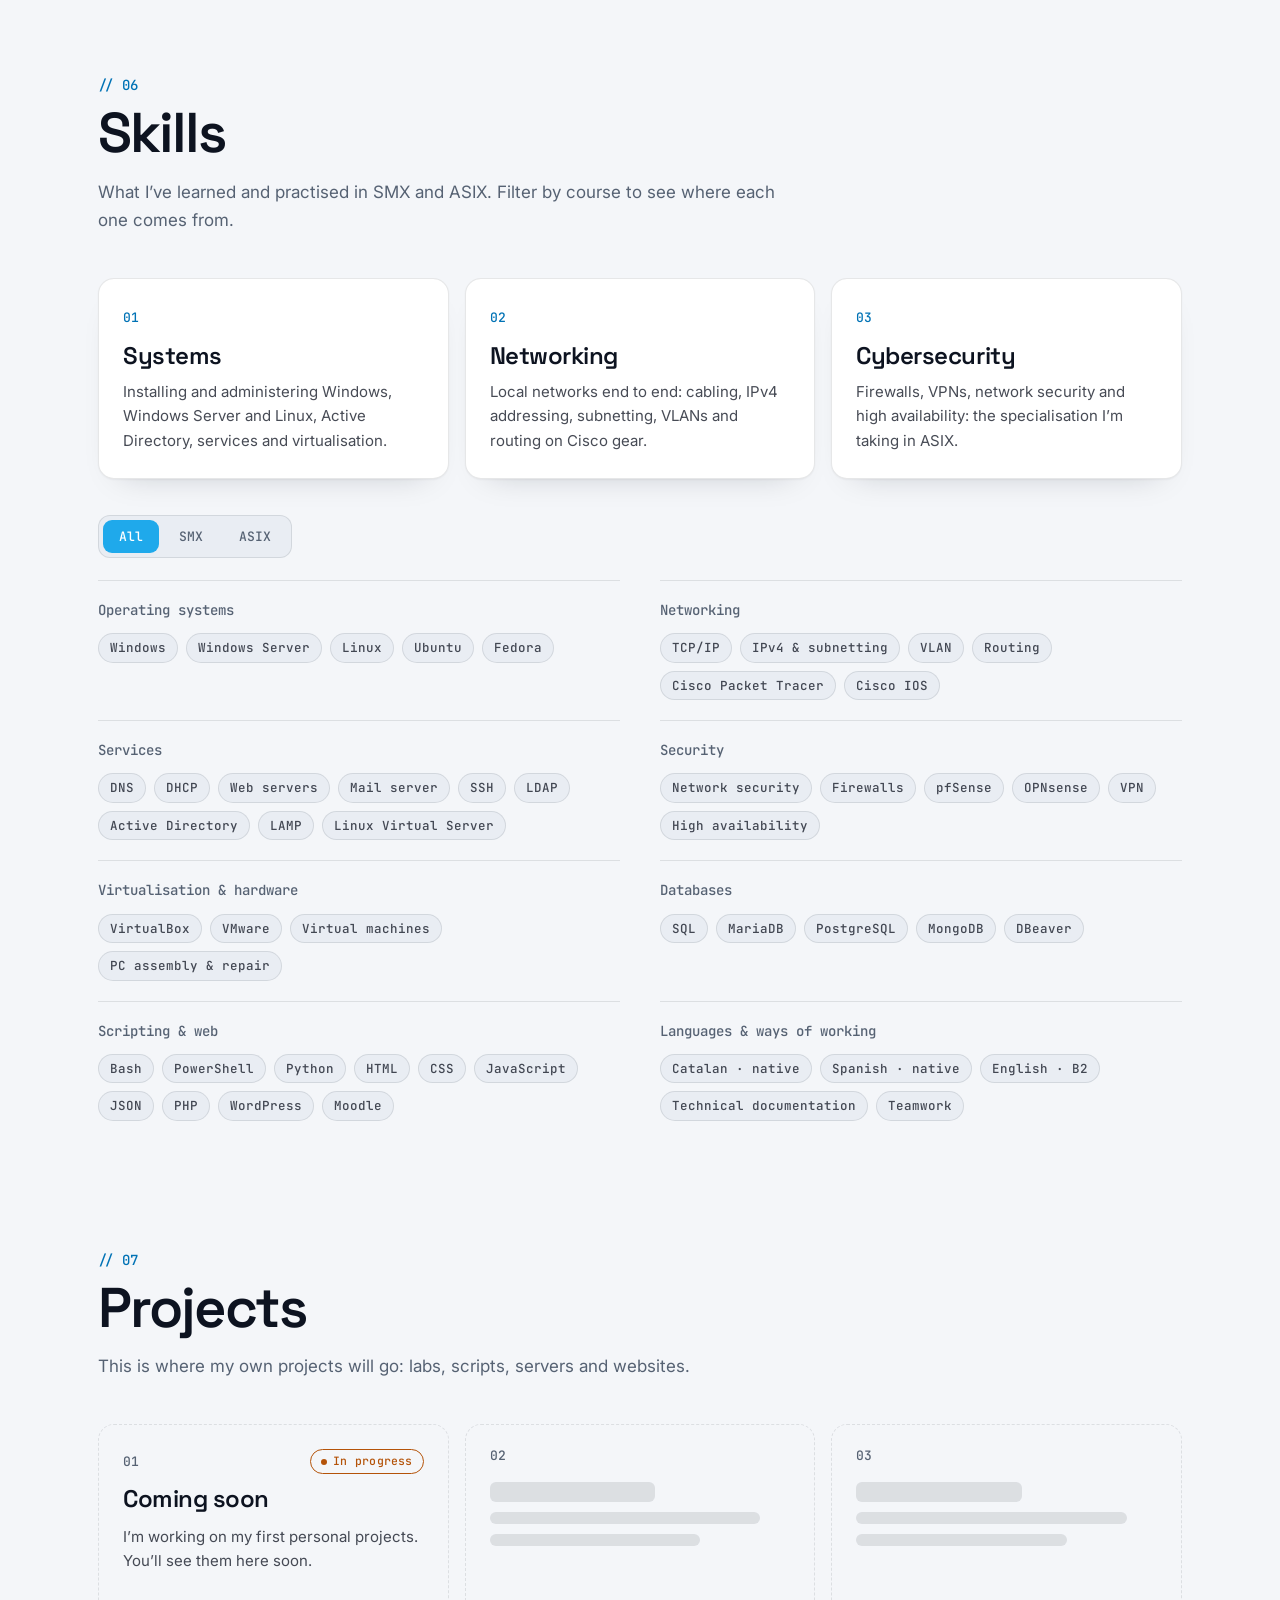
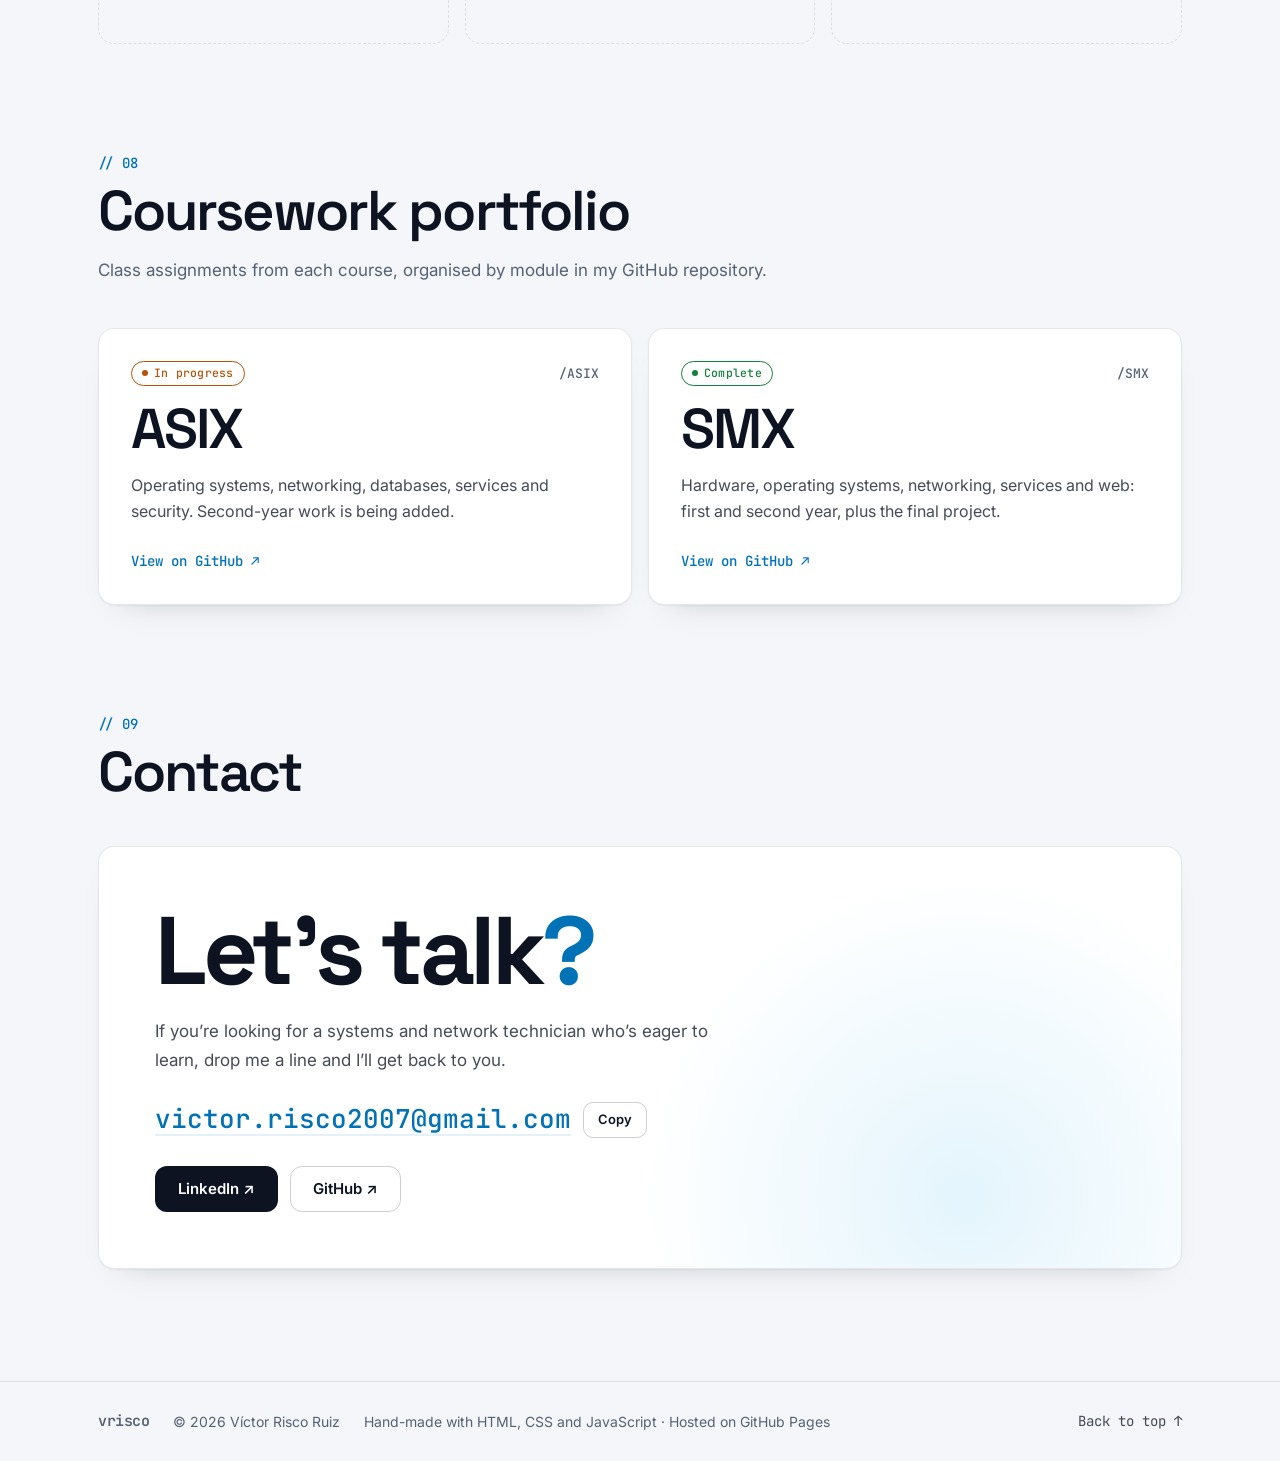
==== commit ed684583: "Añade insignias de Credly, progreso del CCNA y carnet de conducir - Certificaciones: enlace para ver" ====
--- a/index.html
+++ b/index.html
@@ -14,7 +14,7 @@
   <link rel="preconnect" href="https://fonts.googleapis.com">
   <link rel="preconnect" href="https://fonts.gstatic.com" crossorigin>
   <link rel="stylesheet" href="https://fonts.googleapis.com/css2?family=Inter:wght@400;500;600&family=JetBrains+Mono:wght@400;500&family=Space+Grotesk:wght@500;600;700&display=swap">
-  <link rel="stylesheet" href="assets/css/styles.css?v=20261117c">
+  <link rel="stylesheet" href="assets/css/styles.css?v=20261118a">
   <script>
     (function () {
       var d = document.documentElement, t = null;
@@ -108,7 +108,7 @@
     <section class="stats wrap rv" aria-label="Datos">
       <div class="stat"><b>2</b><span data-i18n="stats.cycles">ciclos formativos de informática</span></div>
       <div class="stat"><b>2</b><span data-i18n="stats.intern">centros de prácticas</span></div>
-      <div class="stat"><b>3</b><span data-i18n="stats.certs">certificaciones, entre obtenidas y en curso</span></div>
+      <div class="stat"><b>8</b><span data-i18n="stats.certs">insignias de Cisco verificadas en Credly</span></div>
       <div class="stat"><b>3</b><span data-i18n="stats.langs">idiomas: catalán, castellano e inglés</span></div>
     </section>
 
@@ -134,6 +134,7 @@
             <div><dt data-i18n="kv.edu">formación</dt><dd>SMX <span class="ok">✓</span> · ASIX <span class="wip" data-i18n="kv.second">2º</span></dd></div>
             <div><dt data-i18n="kv.certs">certificaciones</dt><dd>CCST <span class="ok">✓</span> · B2 First <span class="ok">✓</span> · CCNA <span class="wip">…</span></dd></div>
             <div><dt data-i18n="kv.langs">idiomas</dt><dd data-i18n="kv.langsv">catalán y castellano (nativo) · inglés (B2)</dd></div>
+            <div><dt data-i18n="kv.drive">carnet</dt><dd data-i18n="kv.drivev">coche y moto</dd></div>
           </dl>
         </aside>
       </div>
@@ -258,12 +259,21 @@
           <h3>CCST</h3>
           <p class="cert-full">Cisco Certified Support Technician · Networking</p>
           <p data-i18n="cert.ccst">Certificación de Cisco en fundamentos de redes: modelos y protocolos, direccionamiento IP, cableado, dispositivos y resolución de incidencias.</p>
+          <a class="link cert-link" href="https://www.credly.com/badges/5fb61f94-89ad-484c-9db9-b10f27ac8542/public_url" target="_blank" rel="noopener" data-i18n="cert.verify">Verificar en Credly ↗</a>
         </article>
         <article class="card cert rv">
           <div class="cert-top"><span class="cert-issuer">Cisco</span><span class="badge badge-wip" data-i18n="b.prep">En preparación</span></div>
           <h3>CCNA</h3>
           <p class="cert-full">Cisco Certified Network Associate</p>
           <p data-i18n="cert.ccna">Fundamentos de redes, direccionamiento IP, switching, routing, seguridad y automatización.</p>
+          <div class="ccna">
+            <ol class="ccna-steps">
+              <li class="done" title="Introduction to Networks"><span>ITN</span><i>✓</i></li>
+              <li title="Switching, Routing, and Wireless Essentials"><span>SRWE</span></li>
+              <li title="Enterprise Networking, Security, and Automation"><span>ENSA</span></li>
+            </ol>
+            <p class="ccna-note" data-i18n="cert.ccna.prog">1 de 3 cursos de Cisco completado</p>
+          </div>
         </article>
         <article class="card cert rv">
           <div class="cert-top"><span class="cert-issuer">Cambridge English</span><span class="badge badge-done" data-i18n="b.got">Obtenida</span></div>
@@ -271,6 +281,39 @@
           <p class="cert-full" data-i18n="cert.fce.full">Inglés · nivel B2 del MCER</p>
           <p data-i18n="cert.fce">Certificado oficial de Cambridge que acredita un nivel de inglés intermedio alto, para estudiar y trabajar en inglés.</p>
         </article>
+      </div>
+
+      <div class="bdgs rv">
+        <div class="bdgs-head">
+          <h3 data-i18n="cert.badges">Insignias de Cisco Networking Academy</h3>
+          <p data-i18n="cert.badges.sub">Todas verificables en Credly: pulsa una para ver la insignia oficial.</p>
+        </div>
+        <ul class="bdg-grid">
+          <li><a class="bdg" href="https://www.credly.com/badges/5fb61f94-89ad-484c-9db9-b10f27ac8542/public_url" target="_blank" rel="noopener">
+            <img src="assets/img/badges/ccst-networking.png" alt="" width="88" height="88" loading="lazy">
+            <span class="bdg-name">CCST Networking</span><span class="bdg-meta">Cisco · Credly ↗</span></a></li>
+          <li><a class="bdg" href="https://www.credly.com/badges/46ba29f2-31fd-4dc6-a2b9-67c401bfe5bc/public_url" target="_blank" rel="noopener">
+            <img src="assets/img/badges/ccna-itn.png" alt="" width="88" height="88" loading="lazy">
+            <span class="bdg-name">CCNA: Introduction to Networks</span><span class="bdg-meta">Cisco · Credly ↗</span></a></li>
+          <li><a class="bdg" href="https://www.credly.com/badges/d0edde5f-a4d1-40cf-82bc-6a4c3dcab819/public_url" target="_blank" rel="noopener">
+            <img src="assets/img/badges/network-technician-career-path.png" alt="" width="88" height="88" loading="lazy">
+            <span class="bdg-name">Network Technician Career Path</span><span class="bdg-meta">Cisco · Credly ↗</span></a></li>
+          <li><a class="bdg" href="https://www.credly.com/badges/a36ae850-f8fd-4701-b2d9-27492707b53c/public_url" target="_blank" rel="noopener">
+            <img src="assets/img/badges/networking-basics.png" alt="" width="88" height="88" loading="lazy">
+            <span class="bdg-name">Networking Basics</span><span class="bdg-meta">Cisco · Credly ↗</span></a></li>
+          <li><a class="bdg" href="https://www.credly.com/badges/eea22779-2d81-44b2-b75b-23b14ace8001/public_url" target="_blank" rel="noopener">
+            <img src="assets/img/badges/networking-devices-initial-configuration.png" alt="" width="88" height="88" loading="lazy">
+            <span class="bdg-name">Networking Devices and Initial Configuration</span><span class="bdg-meta">Cisco · Credly ↗</span></a></li>
+          <li><a class="bdg" href="https://www.credly.com/badges/cf83f7be-e292-47d8-871b-b68516f49be4/public_url" target="_blank" rel="noopener">
+            <img src="assets/img/badges/network-addressing-basic-troubleshooting.png" alt="" width="88" height="88" loading="lazy">
+            <span class="bdg-name">Network Addressing and Basic Troubleshooting</span><span class="bdg-meta">Cisco · Credly ↗</span></a></li>
+          <li><a class="bdg" href="https://www.credly.com/badges/8baa24fd-86e5-487f-8d83-ce6f325eb749/public_url" target="_blank" rel="noopener">
+            <img src="assets/img/badges/network-support-security.png" alt="" width="88" height="88" loading="lazy">
+            <span class="bdg-name">Network Support and Security</span><span class="bdg-meta">Cisco · Credly ↗</span></a></li>
+          <li><a class="bdg" href="https://www.credly.com/badges/8f64b095-9f70-419e-a057-8e1d66f1781b/public_url" target="_blank" rel="noopener">
+            <img src="assets/img/badges/learn-a-thon-2026.png" alt="" width="88" height="88" loading="lazy">
+            <span class="bdg-name">Networking Academy Learn-A-Thon 2026</span><span class="bdg-meta">Cisco · Credly ↗</span></a></li>
+        </ul>
       </div>
     </section>
 
@@ -532,7 +575,7 @@
     </div>
   </footer>
 
-  <script src="assets/js/i18n.js?v=20261117c"></script>
-  <script src="assets/js/main.js?v=20261117c"></script>
+  <script src="assets/js/i18n.js?v=20261118a"></script>
+  <script src="assets/js/main.js?v=20261118a"></script>
 </body>
 </html>
--- a/assets/css/styles.css
+++ b/assets/css/styles.css
@@ -352,6 +352,34 @@
 .cert-full { margin: 6px 0 14px; font-weight: 600; color: var(--accent); font-size: 15px; }
 .cert p:last-child { color: var(--ink-2); font-size: 15px; }
 
+.cert-link { margin-top: 14px; }
+.ccna { margin-top: 16px; padding-top: 14px; border-top: 1px dashed var(--line); }
+.ccna-steps { list-style: none; margin: 0; padding: 0; display: grid; grid-template-columns: repeat(3, 1fr); gap: 6px; }
+.ccna-steps li {
+  display: flex; align-items: center; justify-content: center; gap: 6px; padding: 7px 4px; border-radius: 8px;
+  border: 1px solid var(--line); background: var(--bg-2); font: 500 12.5px/1 var(--f-mono); color: var(--mute);
+}
+.ccna-steps li.done { border-color: var(--ok); color: var(--ok); }
+.ccna-steps i { font-style: normal; }
+.ccna-note { margin: 10px 0 0; font: 500 12.5px/1.4 var(--f-mono); color: var(--mute); }
+
+/* insignias de Credly */
+.bdgs { margin-top: 40px; }
+.bdgs-head { display: flex; flex-wrap: wrap; align-items: baseline; justify-content: space-between; gap: 6px 20px; margin-bottom: 18px; }
+.bdgs-head h3 { font-size: 22px; }
+.bdgs-head p { margin: 0; color: var(--mute); font-size: 15px; }
+.bdg-grid { list-style: none; margin: 0; padding: 0; display: grid; grid-template-columns: repeat(4, 1fr); gap: 12px; }
+.bdg {
+  height: 100%; display: flex; flex-direction: column; align-items: center; gap: 8px; text-align: center;
+  padding: 18px 14px 16px; border: 1px solid var(--line); border-radius: 14px; background: var(--bg-3);
+  text-decoration: none; transition: transform .3s var(--ease), border-color .3s;
+}
+.bdg:hover { transform: translateY(-3px); border-color: var(--accent); }
+.bdg img { width: 100px; height: 100px; padding: 6px; margin-bottom: 4px; border-radius: 16px; background: #f4f6f9; box-shadow: inset 0 0 0 1px rgba(13,19,32,.08); }
+.bdg-name { font: 600 14.5px/1.3 var(--f-sans); color: var(--ink); }
+.bdg-meta { margin-top: auto; font: 500 12px/1 var(--f-mono); color: var(--mute); }
+.bdg:hover .bdg-meta { color: var(--accent); }
+
 /* línea de tiempo */
 .tl-scroll { overflow-x: auto; padding-bottom: 6px; scrollbar-width: thin; }
 .tl { min-width: 760px; display: grid; gap: 10px; }
@@ -559,12 +587,14 @@
   .hero { grid-template-columns: 1fr; min-height: 0; }
   .profile { grid-template-columns: 1fr; }
   .certs, .areas, .proj-grid { grid-template-columns: 1fr 1fr; }
+  .bdg-grid { grid-template-columns: repeat(3, 1fr); }
   .stats { grid-template-columns: 1fr 1fr; }
   .stat:nth-child(3) { border-left: 0; padding-left: 0; }
   .stat:nth-child(n+3) { border-top: 1px solid var(--line); }
 }
 @media (max-width: 680px) {
   .edu, .labs, .sk-grid, .certs, .areas, .proj-grid { grid-template-columns: 1fr; }
+  .bdg-grid { grid-template-columns: 1fr 1fr; }
   .xp-item { grid-template-columns: 1fr; gap: 14px; }
   .xp-when { flex-direction: row; align-items: center; flex-wrap: wrap; }
   .kv div { grid-template-columns: 1fr; gap: 2px; }
